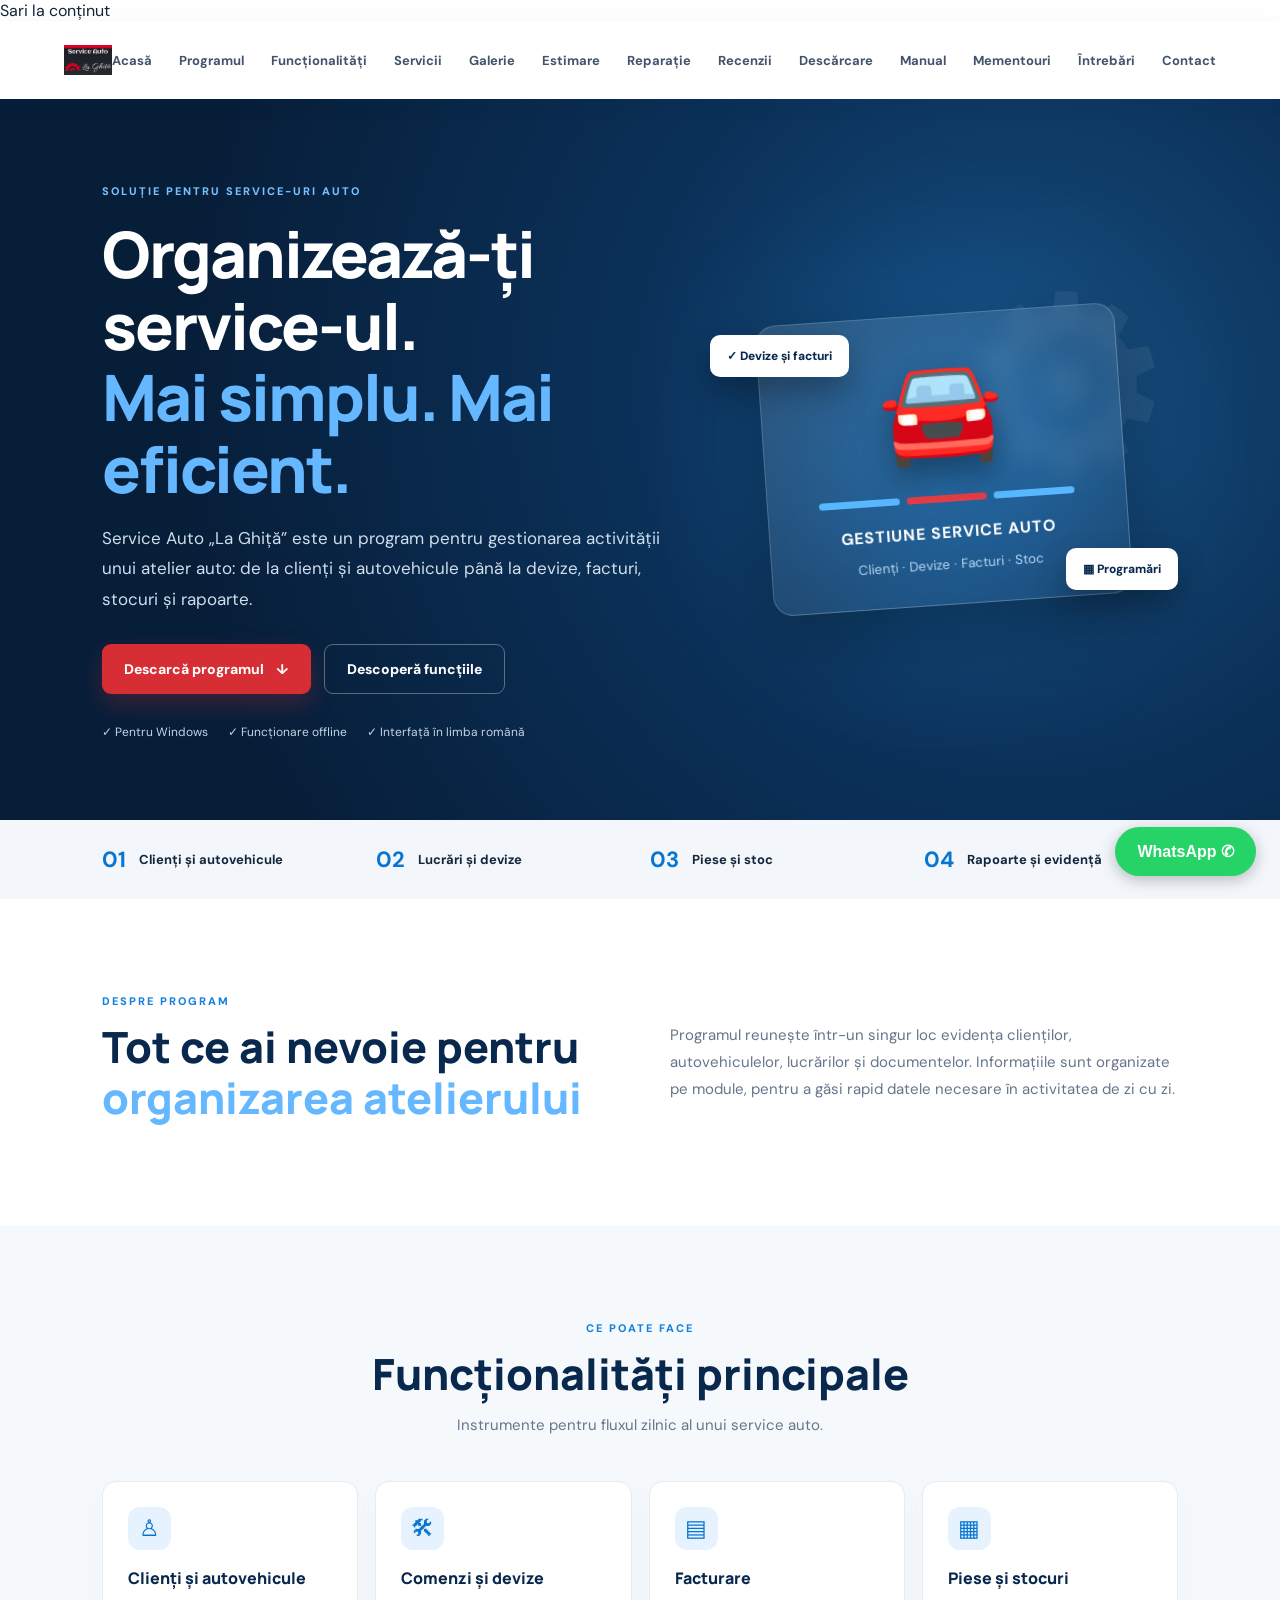
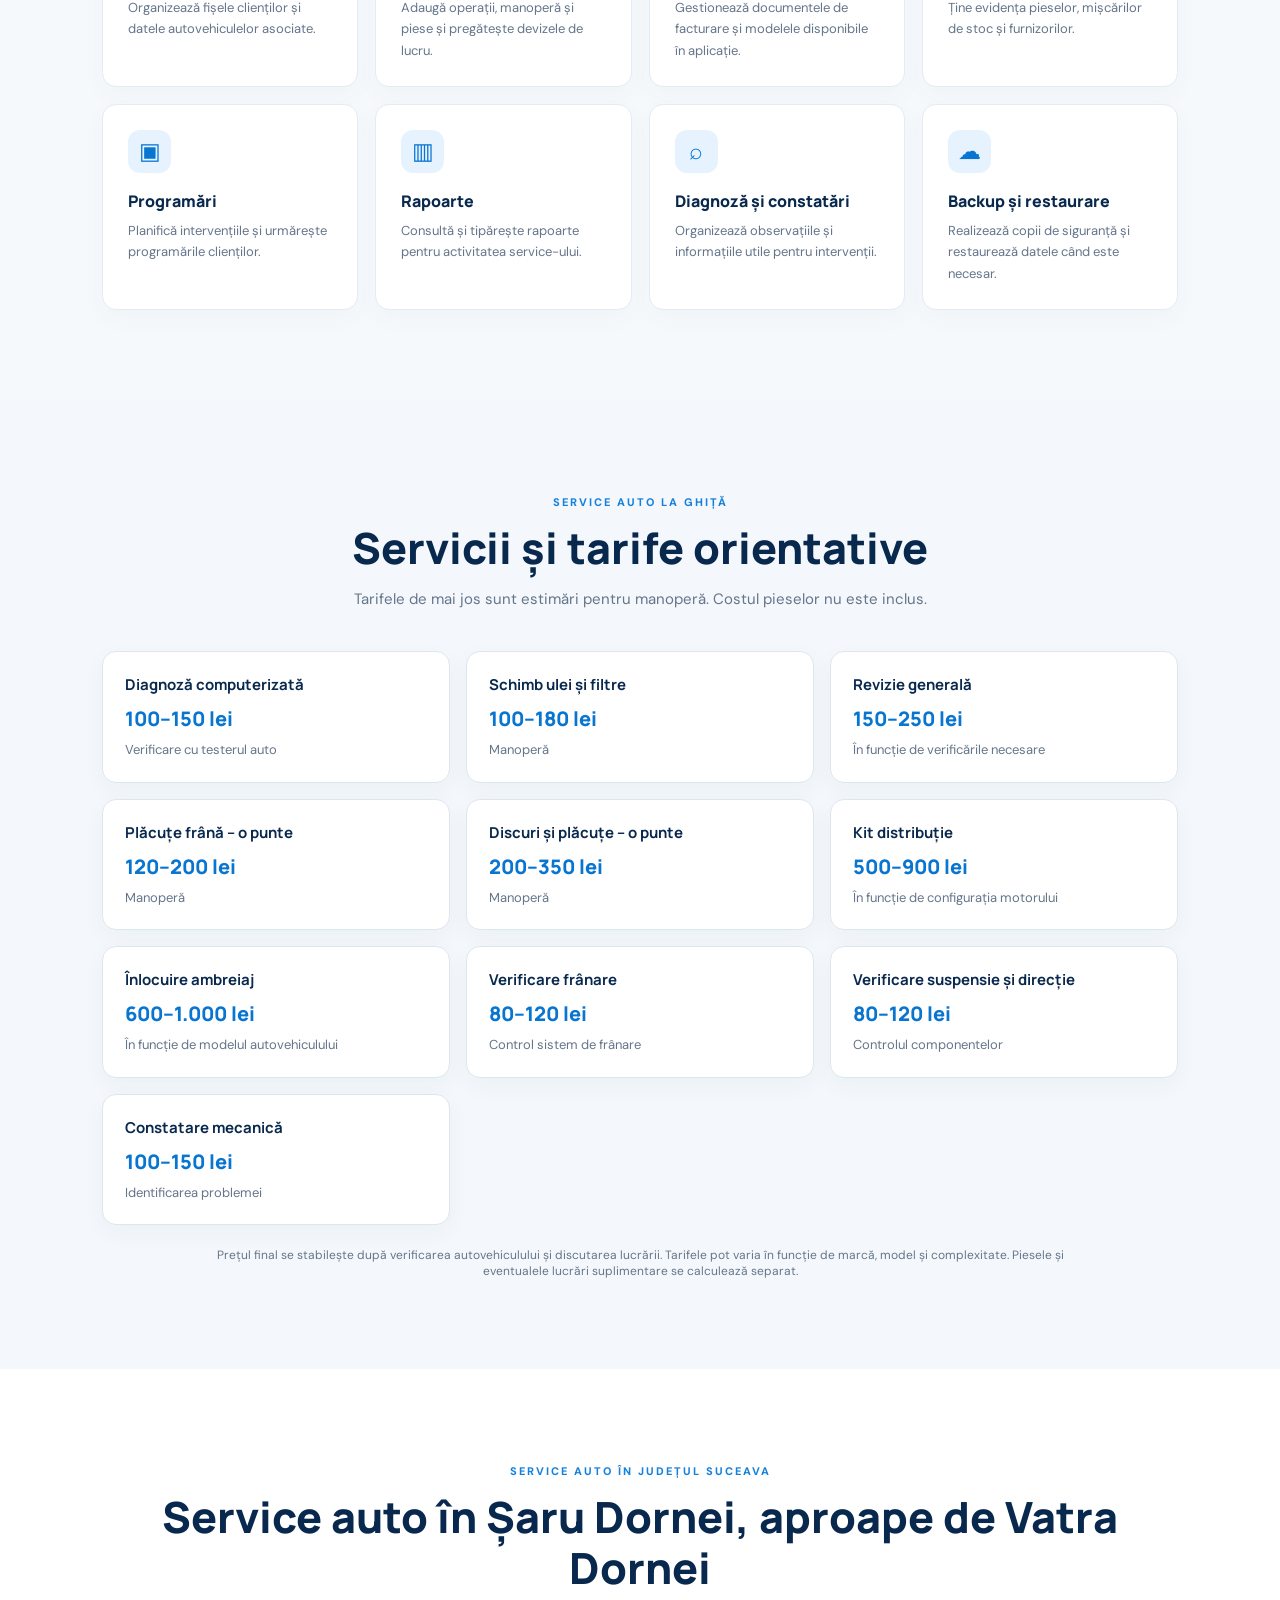
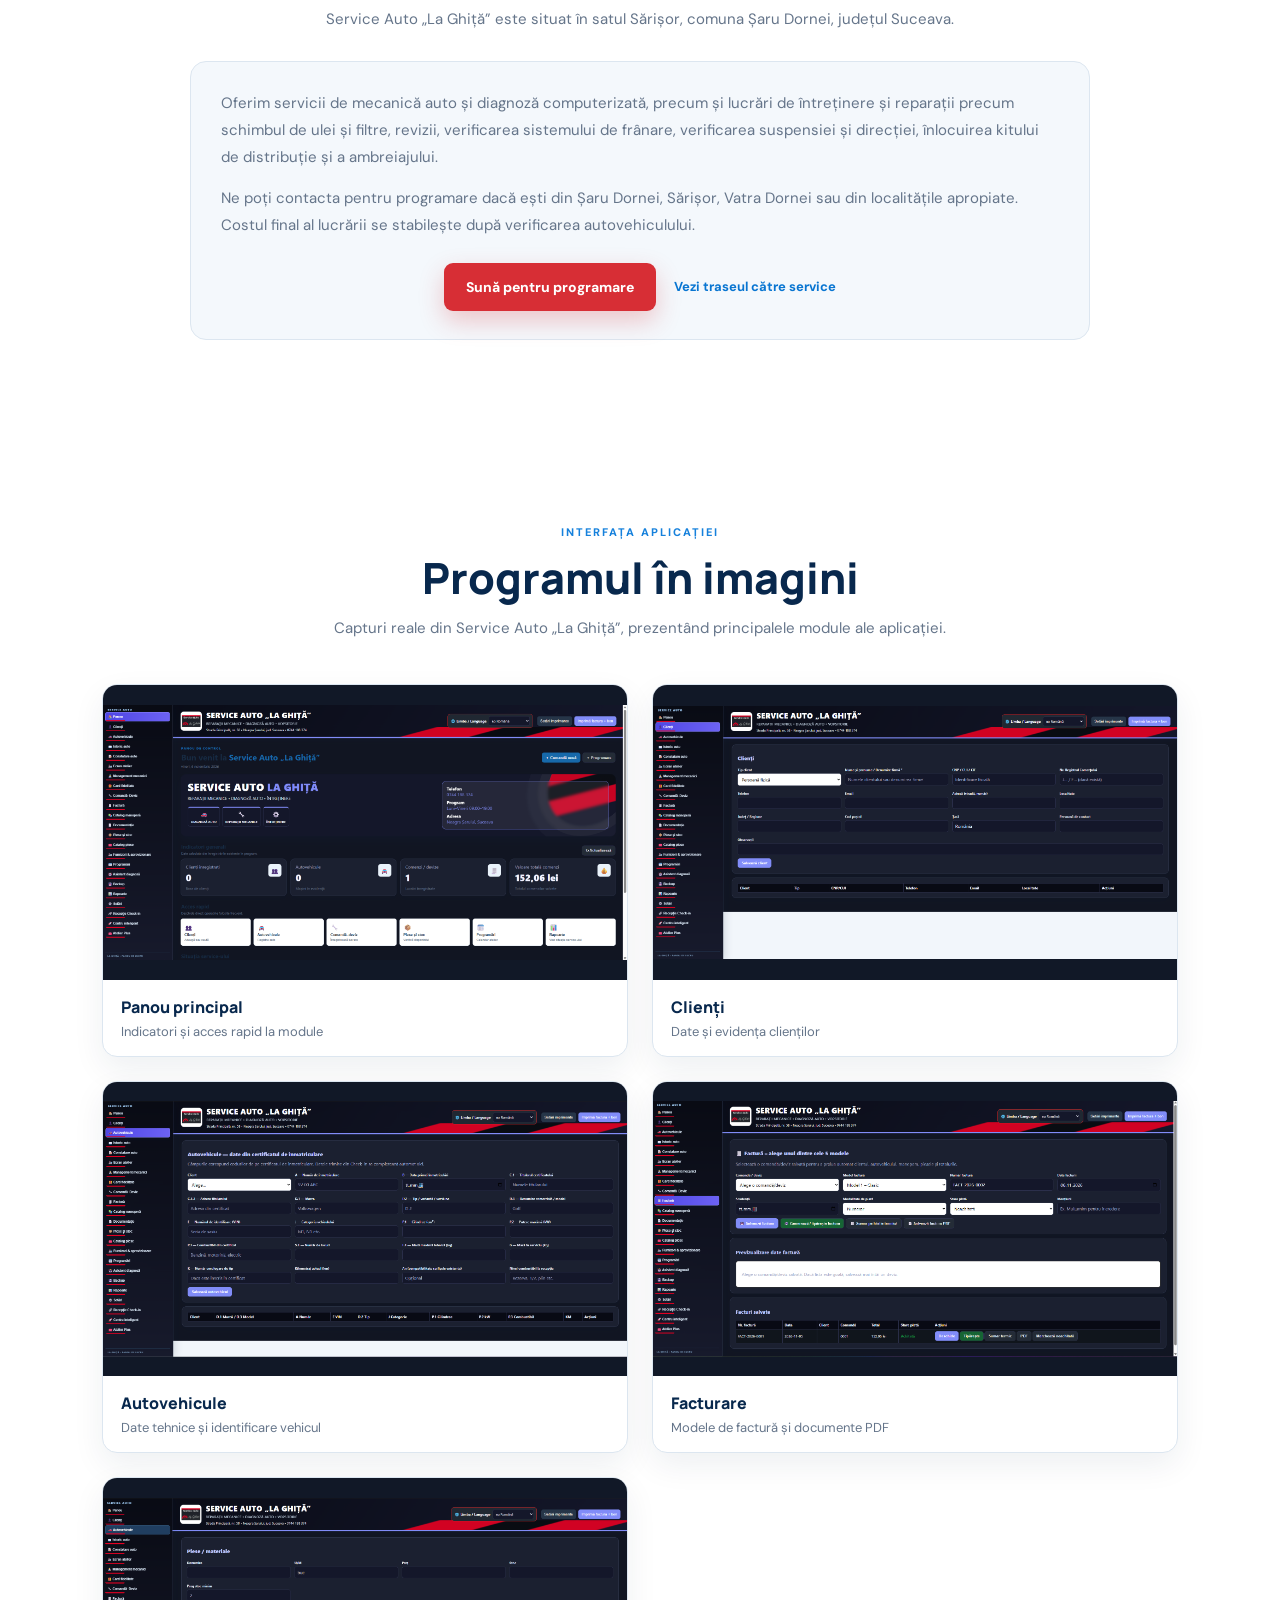
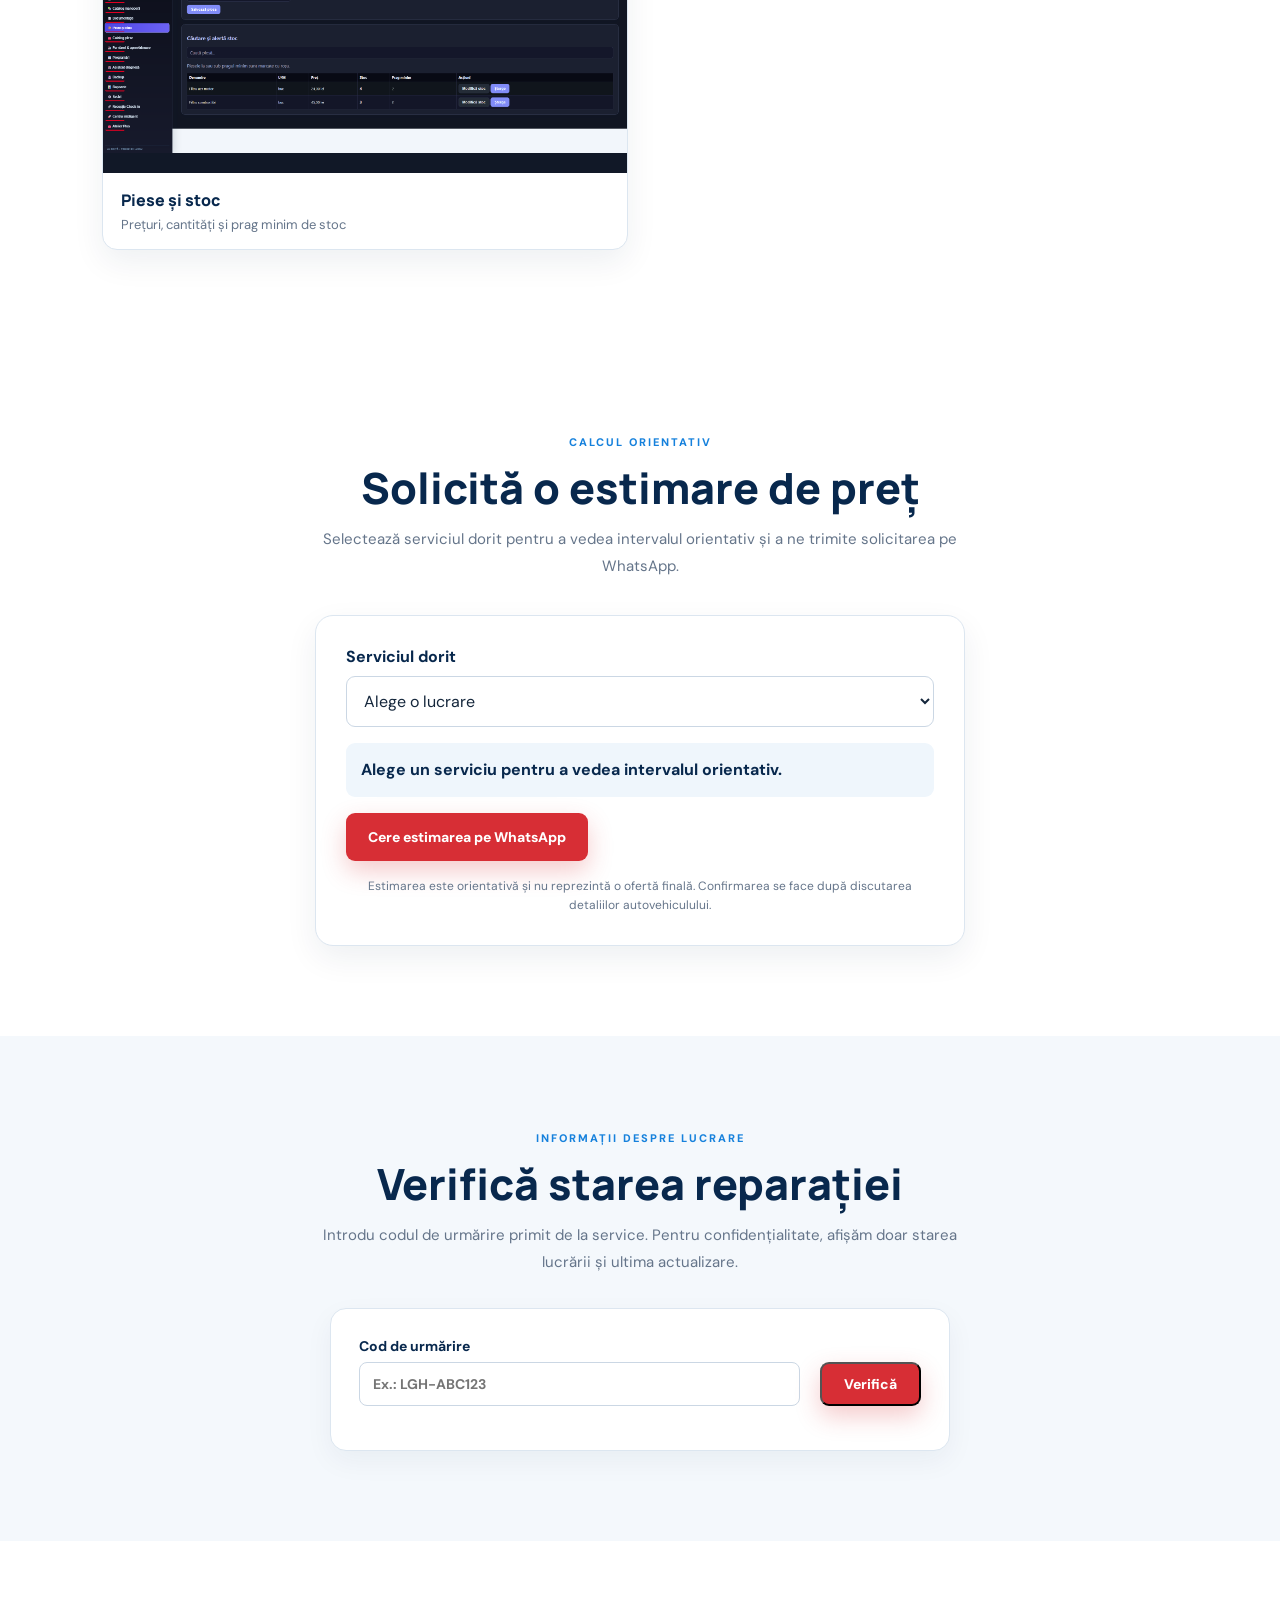
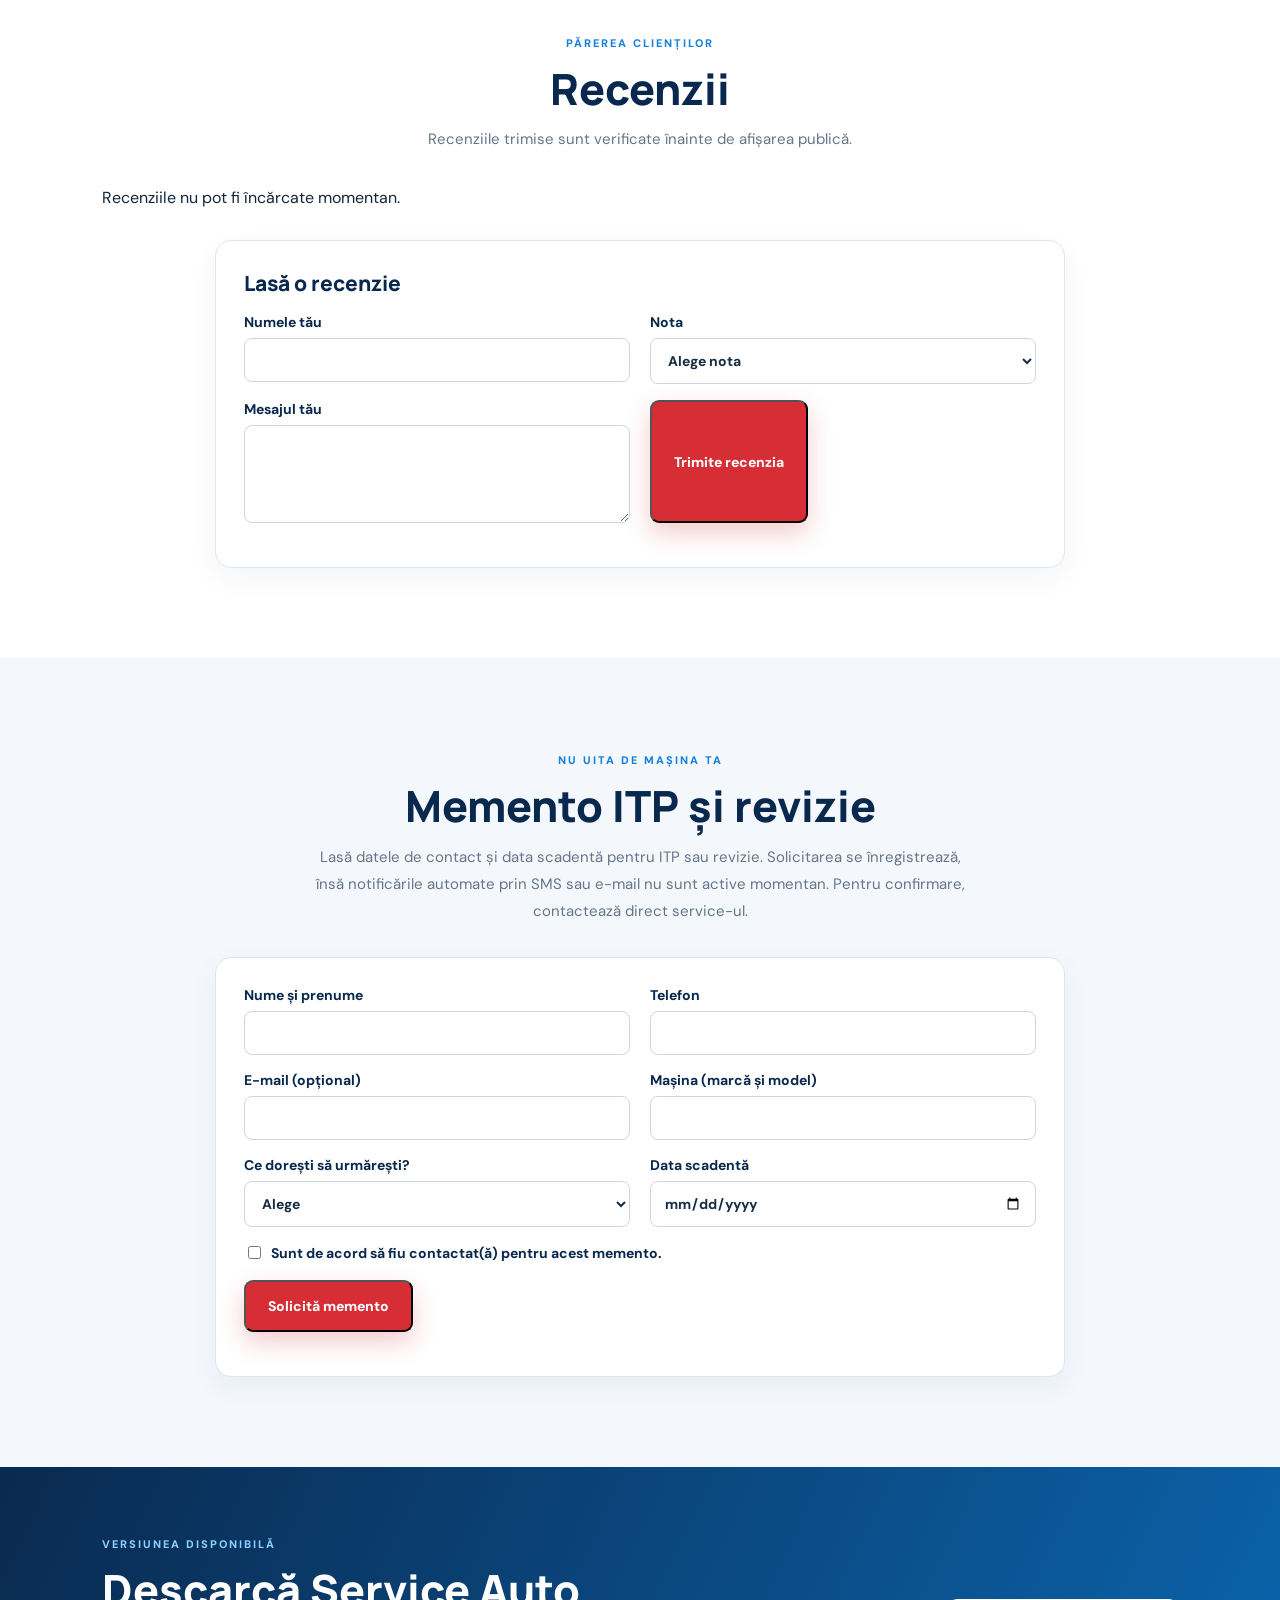
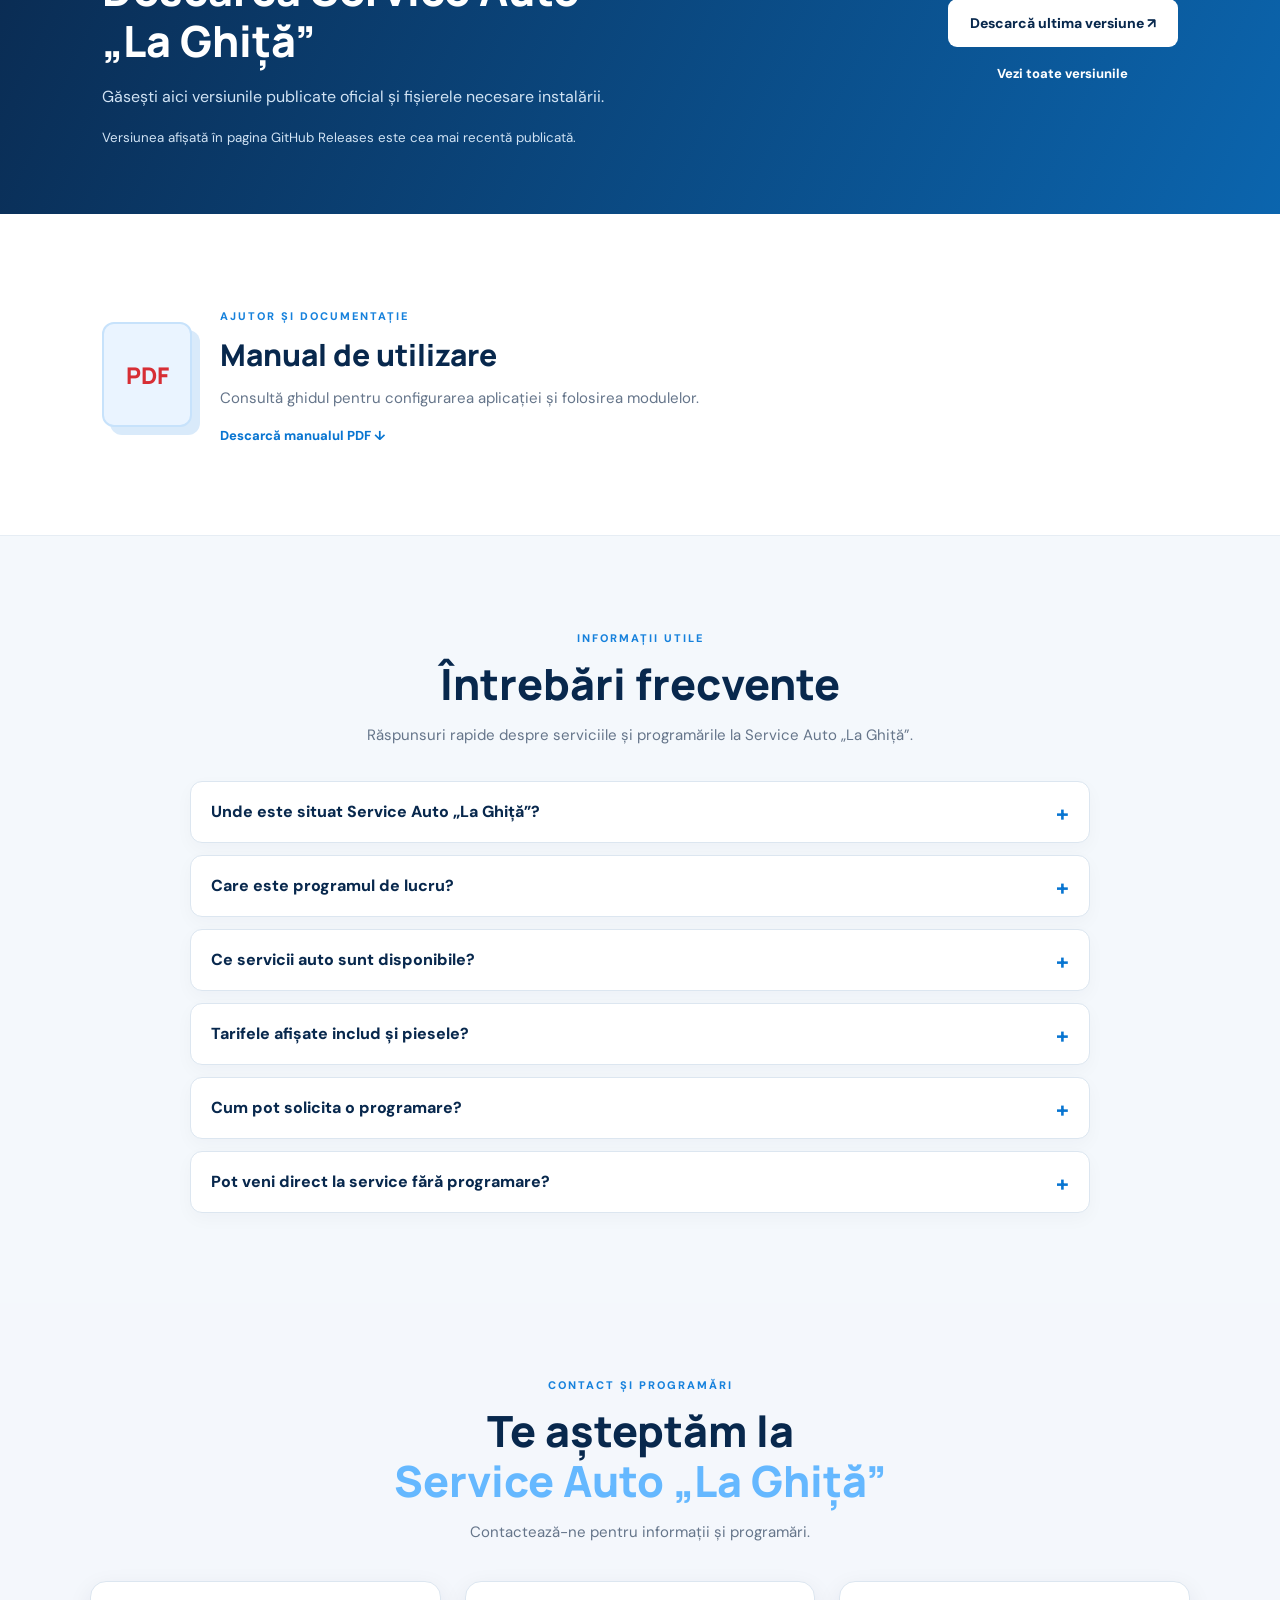
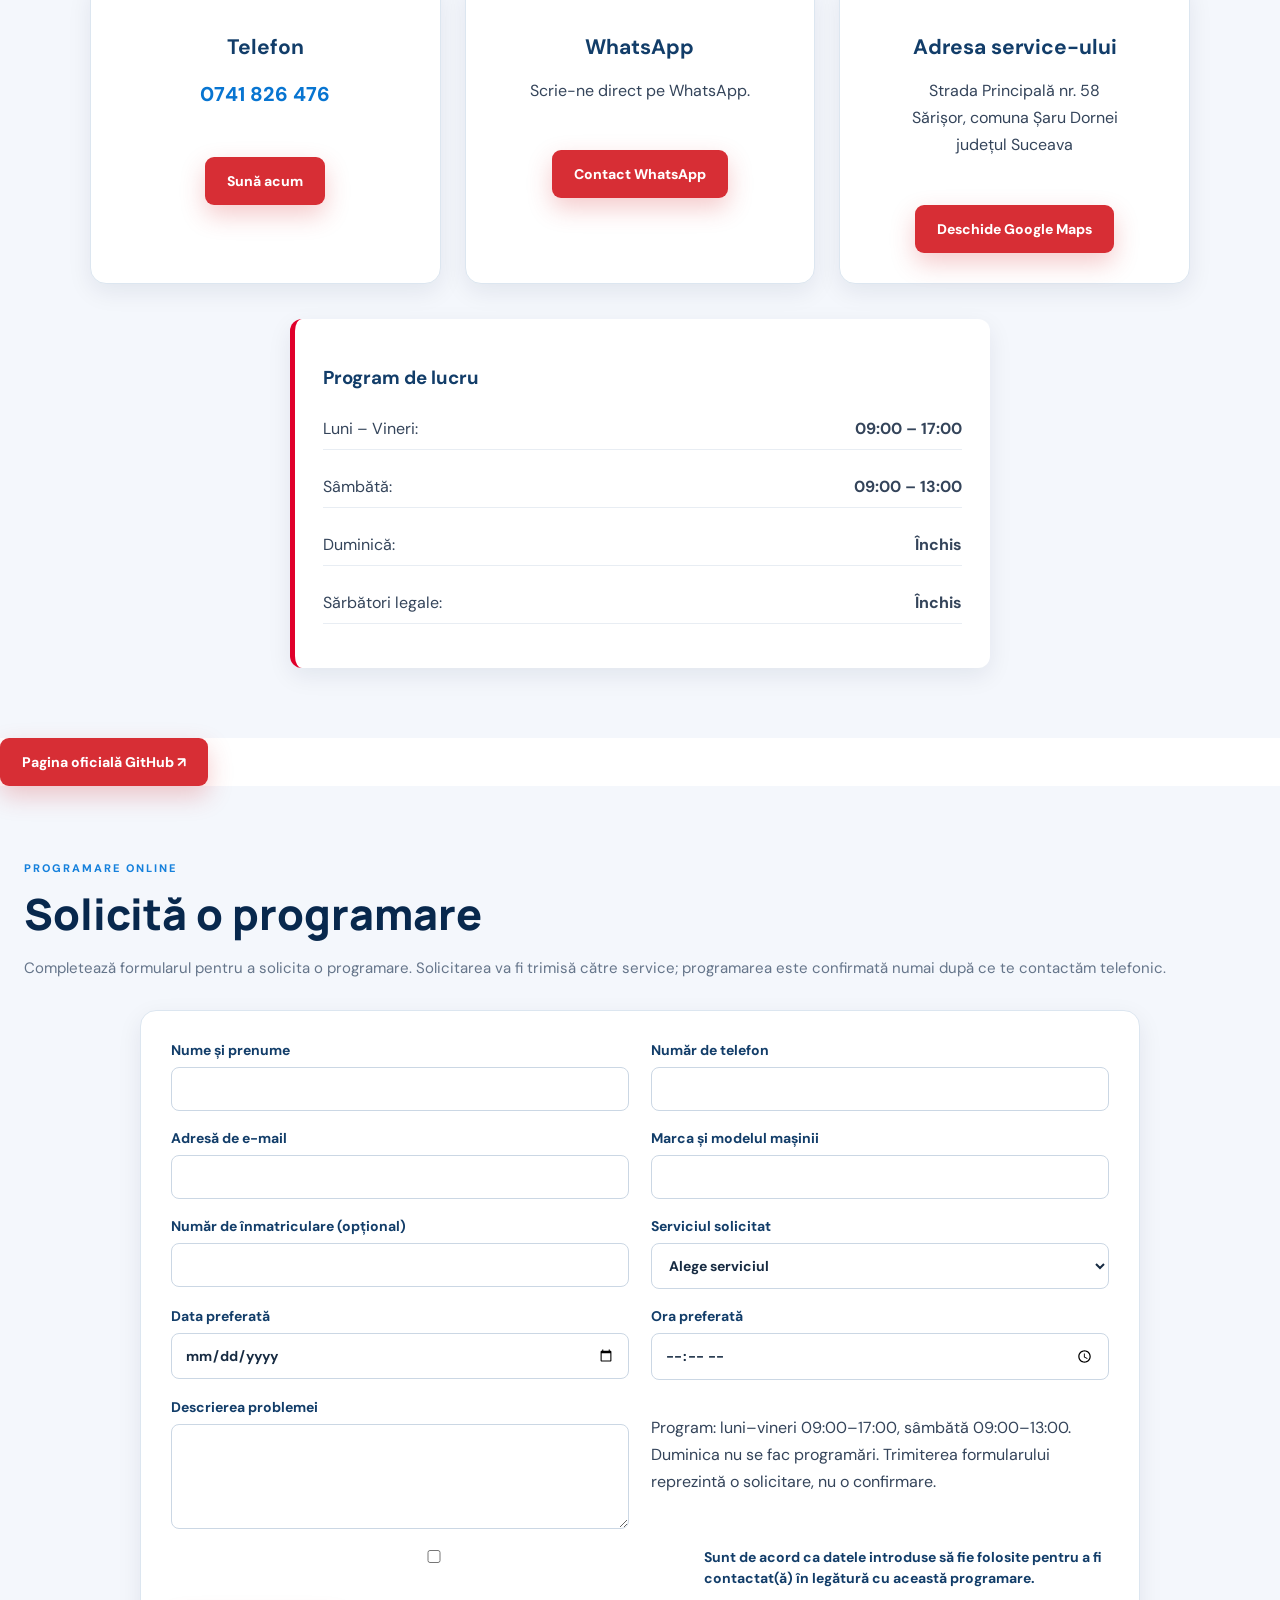
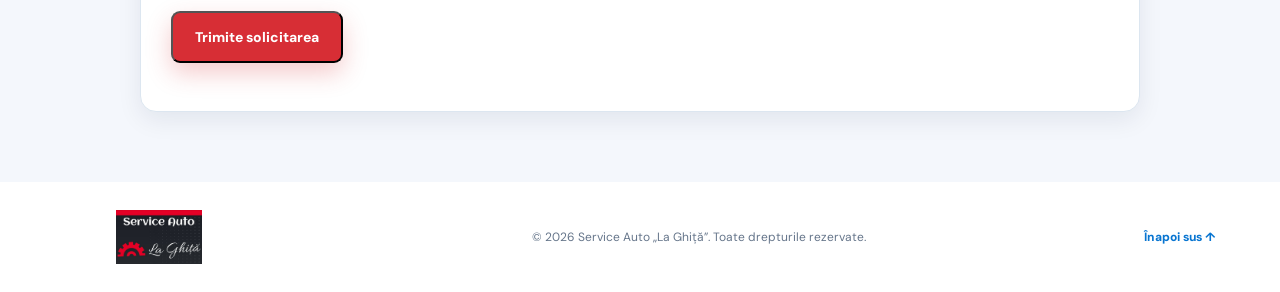
==== index.html @ 9e88c4ec "Add accessible skip link to main content" ====
<!doctype html>
<html lang="ro">
<head>
  <script type="application/ld+json">
{
  "@context": "https://schema.org",
  "@type": "AutoRepair",
  "name": "Service Auto La Ghiță",
  "url": "https://buzilagheorghe111-art.github.io/laghita/",
  "telephone": "+40741826476",
  "image": "https://buzilagheorghe111-art.github.io/laghita/imagine-prezentare.png",
  "hasMap": "https://www.google.com/maps/dir/?api=1&destination=47.251735%2C25.303535",
  "description": "Service auto în Sărișor, Suceava. Reparații mecanice și diagnoză auto.",
  "address": {
    "@type": "PostalAddress",
    "streetAddress": "Strada Principală nr. 58",
    "addressLocality": "Sărișor",
    "addressRegion": "Suceava",
    "addressCountry": "RO"
  },
  "geo": {
    "@type": "GeoCoordinates",
    "latitude": 47.251735,
    "longitude": 25.303535
  },
  "openingHoursSpecification": [
    {
      "@type": "OpeningHoursSpecification",
      "dayOfWeek": ["Monday", "Tuesday", "Wednesday", "Thursday", "Friday"],
      "opens": "09:00",
      "closes": "17:00"
    },
    {
      "@type": "OpeningHoursSpecification",
      "dayOfWeek": "Saturday",
      "opens": "09:00",
      "closes": "13:00"
    }
  ]
}
</script>
  <meta charset="utf-8">
  <link rel="preconnect" href="https://fonts.googleapis.com">
  <link rel="preconnect" href="https://fonts.gstatic.com" crossorigin>
  <link rel="stylesheet" href="https://fonts.googleapis.com/css2?family=DM+Sans:wght@400;500;600;700;800&family=Manrope:wght@400;500;600;700;800&display=swap">
  <meta name="viewport" content="width=device-width, initial-scale=1">
  <meta name="author" content="Service Auto La Ghiță">
  <meta name="robots" content="index, follow">
  <link rel="canonical" href="https://buzilagheorghe111-art.github.io/laghita/">
 <meta name="description" content="Service Auto La Ghiță în Sărișor, Șaru Dornei, Suceava: reparații mecanice, diagnoză auto, distribuție și revizii. Programări: 0741 826 476.">
  <meta property="og:type" content="website">
<meta property="og:locale" content="ro_RO">
<meta property="og:title" content="Service Auto La Ghiță – Mecanică și diagnoză în Șaru Dornei">
<meta property="og:description" content="Reparații mecanice, diagnoză auto, distribuție și revizii în Sărișor, comuna Șaru Dornei. Sună la 0741 826 476.">
<meta property="og:image" content="https://buzilagheorghe111-art.github.io/laghita/imagine-prezentare.png">
<meta property="og:url" content="https://buzilagheorghe111-art.github.io/laghita/">
<meta name="twitter:card" content="summary_large_image">
<meta name="twitter:title" content="Service Auto La Ghiță – Mecanică și diagnoză în Șaru Dornei">
<meta name="twitter:description" content="Reparații mecanice, diagnoză auto, distribuție și revizii în Sărișor, Șaru Dornei. Programări: 0741 826 476.">
  <meta name="theme-color" content="#092b52">
  <title>Service Auto La Ghiță – Mecanică și diagnoză auto | Șaru Dornei</title>
  <link rel="stylesheet" href="style.css">
  <link rel="stylesheet" href="site-upgrade.css">
  <link rel="stylesheet" href="site-features.css">
  <meta name="google-site-verification" content="-CJBc5iOmZ2f6h34P8tMCaKqEFZzWi7xRUZWrVg4diY" />
</head>
<body>
<a class="skip-link" href="#main-content">Sari la conținut</a>
<header class="site-header">
  <a class="brand" href="#acasa" aria-label="Service Auto La Ghiță - Acasă">
    <img class="brand-logo" src="logo-la-ghita.jpg" alt="Service Auto La Ghita" fetchpriority="high" decoding="async"><span class="sr-only">Service Auto La Ghiță</span>
  </a>
  <button class="menu-toggle" type="button" aria-label="Deschide meniul" aria-controls="site-navigation" aria-expanded="false">☰</button>
  <nav class="nav" id="site-navigation">
    <a href="#acasa">Acasă</a><a href="#program">Programul</a><a href="#functii">Funcționalități</a><a href="#servicii">Servicii</a><a href="#galerie">Galerie</a><a href="#estimare">Estimare</a><a href="#urmarire">Reparație</a><a href="#recenzii">Recenzii</a>
    <a href="#descarcare">Descărcare</a><a href="#manual">Manual</a><a href="#mementouri">Mementouri</a><a href="#intrebari">Întrebări</a><a href="#contact">Contact</a>
  </nav>
</header>

<main id="main-content">
<section class="hero" id="acasa">
  <div class="hero-content">
    <span class="eyebrow">SOLUȚIE PENTRU SERVICE-URI AUTO</span>
    <h1>Organizează-ți service-ul.<br><em>Mai simplu. Mai eficient.</em></h1>
    <p>Service Auto „La Ghiță” este un program pentru gestionarea activității unui atelier auto: de la clienți și autovehicule până la devize, facturi, stocuri și rapoarte.</p>
    <div class="hero-actions">
      <a class="btn btn-primary" href="#descarcare">Descarcă programul <span>↓</span></a>
      <a class="btn btn-ghost" href="#functii">Descoperă funcțiile</a>
    </div>
    <div class="hero-meta"><span>✓ Pentru Windows</span><span>✓ Funcționare offline</span><span>✓ Interfață în limba română</span></div>
  </div>
  <div class="hero-art" aria-label="Ilustrație grafică service auto">
    <div class="glow"></div><div class="gear">⚙</div>
    <div class="car-card"><div class="car">🚘</div><div class="screen-lines"><i></i><i></i><i></i></div><b>GESTIUNE SERVICE AUTO</b><small>Clienți · Devize · Facturi · Stoc</small></div>
    <div class="floating-tag tag-one">✓ Devize și facturi</div><div class="floating-tag tag-two">▦ Programări</div>
  </div>
</section>

<section class="trust-strip"><div><b>01</b><span>Clienți și autovehicule</span></div><div><b>02</b><span>Lucrări și devize</span></div><div><b>03</b><span>Piese și stoc</span></div><div><b>04</b><span>Rapoarte și evidență</span></div></section>

<section class="section intro" id="program">
  <div class="section-heading"><span class="eyebrow">DESPRE PROGRAM</span><h2>Tot ce ai nevoie pentru<br><em>organizarea atelierului</em></h2></div>
  <p>Programul reunește într-un singur loc evidența clienților, autovehiculelor, lucrărilor și documentelor. Informațiile sunt organizate pe module, pentru a găsi rapid datele necesare în activitatea de zi cu zi.</p>
</section>

<section class="section features" id="functii">
  <div class="section-heading center"><span class="eyebrow">CE POATE FACE</span><h2>Funcționalități principale</h2><p>Instrumente pentru fluxul zilnic al unui service auto.</p></div>
  <div class="feature-grid">
    <article class="feature"><span>♙</span><h3>Clienți și autovehicule</h3><p>Organizează fișele clienților și datele autovehiculelor asociate.</p></article>
    <article class="feature"><span>🛠</span><h3>Comenzi și devize</h3><p>Adaugă operații, manoperă și piese și pregătește devizele de lucru.</p></article>
    <article class="feature"><span>▤</span><h3>Facturare</h3><p>Gestionează documentele de facturare și modelele disponibile în aplicație.</p></article>
    <article class="feature"><span>▦</span><h3>Piese și stocuri</h3><p>Ține evidența pieselor, mișcărilor de stoc și furnizorilor.</p></article>
    <article class="feature"><span>▣</span><h3>Programări</h3><p>Planifică intervențiile și urmărește programările clienților.</p></article>
    <article class="feature"><span>▥</span><h3>Rapoarte</h3><p>Consultă și tipărește rapoarte pentru activitatea service-ului.</p></article>
    <article class="feature"><span>⌕</span><h3>Diagnoză și constatări</h3><p>Organizează observațiile și informațiile utile pentru intervenții.</p></article>
    <article class="feature"><span>☁</span><h3>Backup și restaurare</h3><p>Realizează copii de siguranță și restaurează datele când este necesar.</p></article>
  </div>
</section>

<section class="section services" id="servicii">
  <div class="section-heading center">
    <span class="eyebrow">SERVICE AUTO LA GHIȚĂ</span>
    <h2>Servicii și tarife orientative</h2>
    <p>Tarifele de mai jos sunt estimări pentru manoperă. Costul pieselor nu este inclus.</p>
  </div>
  <div class="price-grid" aria-label="Lista serviciilor și tarifelor orientative">
    <article><h3>Diagnoză computerizată</h3><b>100–150 lei</b><span>Verificare cu testerul auto</span></article>
    <article><h3>Schimb ulei și filtre</h3><b>100–180 lei</b><span>Manoperă</span></article>
    <article><h3>Revizie generală</h3><b>150–250 lei</b><span>În funcție de verificările necesare</span></article>
    <article><h3>Plăcuțe frână – o punte</h3><b>120–200 lei</b><span>Manoperă</span></article>
    <article><h3>Discuri și plăcuțe – o punte</h3><b>200–350 lei</b><span>Manoperă</span></article>
    <article><h3>Kit distribuție</h3><b>500–900 lei</b><span>În funcție de configurația motorului</span></article>
    <article><h3>Înlocuire ambreiaj</h3><b>600–1.000 lei</b><span>În funcție de modelul autovehiculului</span></article>
    <article><h3>Verificare frânare</h3><b>80–120 lei</b><span>Control sistem de frânare</span></article>
    <article><h3>Verificare suspensie și direcție</h3><b>80–120 lei</b><span>Controlul componentelor</span></article>
    <article><h3>Constatare mecanică</h3><b>100–150 lei</b><span>Identificarea problemei</span></article>
  </div>
  <p class="price-note">Prețul final se stabilește după verificarea autovehiculului și discutarea lucrării. Tarifele pot varia în funcție de marcă, model și complexitate. Piesele și eventualele lucrări suplimentare se calculează separat.</p>
</section>

<section class="section local-seo" id="service-local">
  <div class="section-heading center">
    <span class="eyebrow">SERVICE AUTO ÎN JUDEȚUL SUCEAVA</span>
    <h2>Service auto în Șaru Dornei, aproape de Vatra Dornei</h2>
    <p>Service Auto „La Ghiță” este situat în satul Sărișor, comuna Șaru Dornei, județul Suceava.</p>
  </div>
  <div class="local-seo-content">
    <p>Oferim servicii de mecanică auto și diagnoză computerizată, precum și lucrări de întreținere și reparații precum schimbul de ulei și filtre, revizii, verificarea sistemului de frânare, verificarea suspensiei și direcției, înlocuirea kitului de distribuție și a ambreiajului.</p>
    <p>Ne poți contacta pentru programare dacă ești din Șaru Dornei, Sărișor, Vatra Dornei sau din localitățile apropiate. Costul final al lucrării se stabilește după verificarea autovehiculului.</p>
    <div class="local-seo-actions">
      <a class="btn btn-primary" href="tel:+40741826476">Sună pentru programare</a>
      <a class="text-link" href="https://www.google.com/maps/dir/?api=1&destination=47.251735%2C25.303535" target="_blank" rel="noopener">Vezi traseul către service</a>
    </div>
  </div>
</section>

<section class="section gallery" id="galerie">
  <div class="section-heading center"><span class="eyebrow">INTERFAȚA APLICAȚIEI</span><h2>Programul în imagini</h2><p>Capturi reale din Service Auto „La Ghiță”, prezentând principalele module ale aplicației.</p></div>
  <div class="gallery-grid">
    <figure class="gallery-card"><a href="panou-principal.png" target="_blank" rel="noopener"><img src="panou-principal.png" alt="Panoul principal Service Auto La Ghiță" loading="lazy" decoding="async"></a><figcaption><b>Panou principal</b><span>Indicatori și acces rapid la module</span></figcaption></figure>
    <figure class="gallery-card"><a href="clienti.png" target="_blank" rel="noopener"><img src="clienti.png" alt="Gestionarea clienților" loading="lazy" decoding="async"></a><figcaption><b>Clienți</b><span>Date și evidența clienților</span></figcaption></figure>
    <figure class="gallery-card"><a href="autovehicule.png" target="_blank" rel="noopener"><img src="autovehicule.png" alt="Gestionarea autovehiculelor" loading="lazy" decoding="async"></a><figcaption><b>Autovehicule</b><span>Date tehnice și identificare vehicul</span></figcaption></figure>
    <figure class="gallery-card"><a href="facturare.png" target="_blank" rel="noopener"><img src="facturare.png" alt="Modulul de facturare" loading="lazy" decoding="async"></a><figcaption><b>Facturare</b><span>Modele de factură și documente PDF</span></figcaption></figure>
    <figure class="gallery-card"><a href="piese-stoc.png" target="_blank" rel="noopener"><img src="piese-stoc.png" alt="Gestionarea pieselor și stocurilor" loading="lazy" decoding="async"></a><figcaption><b>Piese și stoc</b><span>Prețuri, cantități și prag minim de stoc</span></figcaption></figure>
  </div>
</section>

<section class="section estimate" id="estimare">
  <div class="section-heading center">
    <span class="eyebrow">CALCUL ORIENTATIV</span>
    <h2>Solicită o estimare de preț</h2>
    <p>Selectează serviciul dorit pentru a vedea intervalul orientativ și a ne trimite solicitarea pe WhatsApp.</p>
  </div>
  <div class="estimate-box">
    <label for="estimate-service">Serviciul dorit</label>
    <select id="estimate-service">
      <option value="">Alege o lucrare</option>
      <option value="100-150">Diagnoză computerizată</option>
      <option value="100-180">Schimb ulei și filtre – manoperă</option>
      <option value="150-250">Revizie generală</option>
      <option value="120-200">Plăcuțe frână – o punte</option>
      <option value="200-350">Discuri și plăcuțe – o punte</option>
      <option value="500-900">Kit distribuție</option>
      <option value="600-1000">Înlocuire ambreiaj</option>
      <option value="80-120">Verificare frânare</option>
      <option value="80-120">Verificare suspensie și direcție</option>
      <option value="100-150">Constatare mecanică</option>
    </select>
    <p id="estimate-result" aria-live="polite">Alege un serviciu pentru a vedea intervalul orientativ.</p>
    <a class="btn btn-primary" id="estimate-whatsapp" href="https://wa.me/40741826476?text=Bun%C4%83%20ziua!%20Doresc%20o%20estimare%20de%20pre%C8%9B." target="_blank" rel="noopener">Cere estimarea pe WhatsApp</a>
    <p class="price-note">Estimarea este orientativă și nu reprezintă o ofertă finală. Confirmarea se face după discutarea detaliilor autovehiculului.</p>
  </div>
</section>


<section class="section tracking-section" id="urmarire">
 <div class="section-heading center"><span class="eyebrow">INFORMAȚII DESPRE LUCRARE</span><h2>Verifică starea reparației</h2><p>Introdu codul de urmărire primit de la service. Pentru confidențialitate, afișăm doar starea lucrării și ultima actualizare.</p></div>
 <form id="repair-lookup-form" method="post" class="site-form compact-form"><label>Cod de urmărire<input name="code" required minlength="5" maxlength="40" autocomplete="off" placeholder="Ex.: LGH-ABC123"></label><button class="btn btn-primary" type="submit">Verifică</button><p id="repair-lookup-result" class="form-result" role="status" aria-live="polite"></p></form>
</section>
<section class="section reviews-section" id="recenzii">
 <div class="section-heading center"><span class="eyebrow">PĂREREA CLIENȚILOR</span><h2>Recenzii</h2><p>Recenziile trimise sunt verificate înainte de afișarea publică.</p></div>
 <div id="reviews-list" class="reviews-grid"><p class="muted">Se încarcă recenziile...</p></div>
 <form id="review-form" method="post" class="site-form"><h3>Lasă o recenzie</h3><label>Numele tău<input name="name" required minlength="2" maxlength="80"></label><label>Nota<select name="rating" required><option value="">Alege nota</option><option value="5">★★★★★ – Excelent</option><option value="4">★★★★ – Foarte bine</option><option value="3">★★★ – Bine</option><option value="2">★★ – Acceptabil</option><option value="1">★ – Nemulțumit</option></select></label><label>Mesajul tău<textarea name="review" rows="4" required minlength="10" maxlength="1200"></textarea></label><button class="btn btn-primary" type="submit">Trimite recenzia</button><p id="review-result" class="form-result" role="status" aria-live="polite"></p></form>
</section>
<section class="section reminders-section" id="mementouri">
 <div class="section-heading center"><span class="eyebrow">NU UITA DE MAȘINA TA</span><h2>Memento ITP și revizie</h2><p>Lasă datele de contact și data scadentă pentru ITP sau revizie. Solicitarea se înregistrează, însă notificările automate prin SMS sau e-mail nu sunt active momentan. Pentru confirmare, contactează direct service-ul.</p></div>
 <form id="reminder-form" method="post" class="site-form"><label>Nume și prenume<input name="name" required minlength="2" maxlength="100"></label><label>Telefon<input name="phone" type="tel" required minlength="6" maxlength="30"></label><label>E-mail (opțional)<input name="email" type="email"></label><label>Mașina (marcă și model)<input name="vehicle" required minlength="2" maxlength="100"></label><label>Ce dorești să urmărești?<select name="type" required><option value="">Alege</option><option value="ITP">ITP</option><option value="Revizie">Revizie</option><option value="Ambele">ITP și revizie</option></select></label><label>Data scadentă<input name="due_date" type="date" required></label><label class="consent-label"><input type="checkbox" name="consent" required> Sunt de acord să fiu contactat(ă) pentru acest memento.</label><button class="btn btn-primary" type="submit">Solicită memento</button><p id="reminder-result" class="form-result" role="status" aria-live="polite"></p></form>
</section>

<section class="download-band" id="descarcare">
  <div><span class="eyebrow">VERSIUNEA DISPONIBILĂ</span><h2>Descarcă Service Auto<br>„La Ghiță”</h2><p>Găsești aici versiunile publicate oficial și fișierele necesare instalării.</p><small>Versiunea afișată în pagina GitHub Releases este cea mai recentă publicată.</small></div>
  <div class="download-actions">
    <a class="btn btn-light" href="https://github.com/buzilagheorghe111-art/service-auto-la-ghita-releases/releases/latest" target="_blank" rel="noopener">Descarcă ultima versiune ↗</a>
    <a class="text-link" href="https://github.com/buzilagheorghe111-art/service-auto-la-ghita-releases/releases" target="_blank" rel="noopener">Vezi toate versiunile</a>
  </div>
</section>

<section class="section manual" id="manual">
  <div class="manual-icon">PDF</div><div><span class="eyebrow">AJUTOR ȘI DOCUMENTAȚIE</span><h2>Manual de utilizare</h2><p>Consultă ghidul pentru configurarea aplicației și folosirea modulelor.</p><a class="text-link" href="manual-utilizare-service-auto-la-ghita-v1.9.153.pdf" target="_blank" rel="noopener">Descarcă manualul PDF ↓</a></div>
</section>


<section class="section faq-section" id="intrebari">
  <div class="section-heading center">
    <span class="eyebrow">INFORMAȚII UTILE</span>
    <h2>Întrebări frecvente</h2>
    <p>Răspunsuri rapide despre serviciile și programările la Service Auto „La Ghiță”.</p>
  </div>
  <div class="faq-list">
    <details><summary>Unde este situat Service Auto „La Ghiță”?</summary><p>Atelierul se află pe Strada Principală nr. 58, în satul Sărișor, comuna Șaru Dornei, județul Suceava. Poți deschide traseul folosind butonul Google Maps din secțiunea Contact.</p></details>
    <details><summary>Care este programul de lucru?</summary><p>De luni până vineri: 09:00–17:00. Sâmbătă: 09:00–13:00. Duminică: închis. În zilele de sărbătoare legală, service-ul este închis.</p></details>
    <details><summary>Ce servicii auto sunt disponibile?</summary><p>Oferim diagnoză computerizată, schimb de ulei și filtre, revizii, lucrări la distribuție și ambreiaj, verificări ale sistemului de frânare, suspensiei și direcției, precum și constatări mecanice.</p></details>
    <details><summary>Tarifele afișate includ și piesele?</summary><p>Nu. Tarifele afișate pe site sunt estimări pentru manoperă. Piesele și eventualele lucrări suplimentare se calculează separat. Prețul final se stabilește după verificarea autovehiculului.</p></details>
    <details><summary>Cum pot solicita o programare?</summary><p>Poți suna la 0741 826 476, ne poți scrie pe WhatsApp sau poți completa formularul de programare online. Trimiterea formularului reprezintă o solicitare; programarea este confirmată numai după ce te contactăm telefonic.</p></details>
    <details><summary>Pot veni direct la service fără programare?</summary><p>Pentru a verifica disponibilitatea și a evita așteptarea, recomandăm să ne contactezi telefonic înainte de deplasare.</p></details>
  </div>
</section>

<section class="contact" id="contact">
  <div class="section-heading center">
    <span class="eyebrow">CONTACT ȘI PROGRAMĂRI</span>
    <h2>Te așteptăm la<br><em>Service Auto „La Ghiță”</em></h2>
    <p>Contactează-ne pentru informații și programări.</p>
  </div>

  <div class="contact-grid">
    <div class="contact-card">
      <h3>Telefon</h3>
      <p><a class="contact-detail-link" href="tel:+40741826476" aria-label="Sună la 0741 826 476">0741 826 476</a></p>
      <a class="btn btn-primary"
         href="tel:+40741826476">Sună acum</a>
    </div>

    <div class="contact-card">
      <h3>WhatsApp</h3>
      <p>Scrie-ne direct pe WhatsApp.</p>
      <a class="btn btn-primary"
         href="https://wa.me/40741826476?text=Bun%C4%83%20ziua!%20Doresc%20informa%C8%9Bii%20despre%20Service%20Auto%20La%20Ghi%C8%9Ba."
         target="_blank" rel="noopener">Contact WhatsApp</a>
    </div>

    <div class="contact-card">
      <h3>Adresa service-ului</h3>
      <p>Strada Principală nr. 58<br>
      Sărișor, comuna Șaru Dornei<br>
      județul Suceava</p>
      <a class="btn btn-primary"
         href="https://www.google.com/maps/dir/?api=1&destination=47.251735%2C25.303535"
         target="_blank" rel="noopener">Deschide Google Maps</a>
    </div>
  </div>

  <div class="contact-hours">
    <h3>Program de lucru</h3>
    <p>Luni – Vineri: <strong>09:00 – 17:00</strong></p>
    <p>Sâmbătă: <strong>09:00 – 13:00</strong></p>
    <p>Duminică: <strong>Închis</strong></p>
    <p>Sărbători legale: <strong>Închis</strong></p>
  </div>
</section>
 <div class="github-link-wrap"><a class="btn btn-primary" href="https://github.com/buzilagheorghe111-art/service-auto-la-ghita-releases" target="_blank" rel="noopener">Pagina oficială GitHub ↗</a></div>
  
<section class="contact" id="programare">
  <div class="section-heading">
    <span class="eyebrow">PROGRAMARE ONLINE</span>
    <h2>Solicită o programare</h2>
    <p>Completează formularul pentru a solicita o programare. Solicitarea va fi trimisă către service; programarea este confirmată numai după ce te contactăm telefonic.</p>
  </div>

<form id="booking-form" class="contact-card" action="https://api.staticforms.dev/submit" method="POST">
    <input type="hidden" name="apiKey" value="sf_edbee66930e5fb84fe675a52">
    <input type="hidden" name="subject" value="Solicitare nouă de programare – Service Auto La Ghiță">
    <div aria-hidden="true" style="position:absolute;left:-10000px;width:1px;height:1px;overflow:hidden;">
      <label>Nu completa acest câmp<input type="text" name="honeypot" tabindex="-1" autocomplete="off"></label>
    </div>
    <label>Nume și prenume
      <input type="text" name="nume" required>
    </label>

    <label>Număr de telefon
      <input type="tel" name="telefon" required>
    </label>

    <label>Adresă de e-mail
      <input type="email" name="email" autocomplete="email" required>
    </label>

    <label>Marca și modelul mașinii
      <input type="text" name="masina" required>
    </label>

    <label>Număr de înmatriculare (opțional)
      <input type="text" name="numar">
    </label>

    <label>Serviciul solicitat
      <select name="serviciu" required>
        <option value="">Alege serviciul</option>
        <option>Revizie</option>
        <option>Reparații mecanice</option>
        <option>Diagnoză auto</option>
        <option>Distribuție</option>
        <option>Alte servicii</option>
      </select>
    </label>

    <label>Data preferată
      <input type="date" name="data" required>
    </label>

    <label>Ora preferată
      <input type="time" name="ora" min="09:00" max="17:00" required aria-describedby="booking-hours-help">
    </label>

    <label>Descrierea problemei
      <textarea name="descriere" rows="4" maxlength="1000"></textarea>
    </label>
    <p id="booking-hours-help" class="form-help">Program: luni–vineri 09:00–17:00, sâmbătă 09:00–13:00. Duminica nu se fac programări. Trimiterea formularului reprezintă o solicitare, nu o confirmare.</p>
    <label class="consent-label"><input type="checkbox" name="privacy_consent" required> Sunt de acord ca datele introduse să fie folosite pentru a fi contactat(ă) în legătură cu această programare.</label>

    <button type="submit" class="btn btn-primary">
      Trimite solicitarea
    </button>
    <p id="booking-status" role="status" aria-live="polite"></p>
  </form>
</section>

</main>
<footer><a class="brand footer-brand" href="#acasa"><img class="brand-logo" src="assets/logo-la-ghita.jpg" alt="Service Auto La Ghiță" loading="lazy" decoding="async"><span class="sr-only">Service Auto La Ghiță</span></a><p>© <span id="year"></span> Service Auto „La Ghiță”. Toate drepturile rezervate.</p><a href="#acasa">Înapoi sus ↑</a></footer>
<script src="site-navigation-20261107.js"></script>
<script src="site-upgrade-20261107.js"></script>
<script src="site-supabase-features-20261107.js"></script>
<script src="booking-database-20261107.js"></script>
  <a href="https://wa.me/40741826476?text=Bună!%20Doresc%20informații%20despre%20serviciile%20Service%20Auto%20La%20Ghiță."
   target="_blank"
   rel="noopener"
   aria-label="Contact WhatsApp"
   style="position:fixed;right:24px;bottom:24px;z-index:9999;background:#25D366;color:white;padding:15px 22px;border-radius:35px;text-decoration:none;font-weight:bold;font-family:Arial,sans-serif;box-shadow:0 4px 15px rgba(0,0,0,.25);">
   WhatsApp ✆
</a>
</body></html>
---- style.css ----
:root{--navy:#08284d;--blue:#0875d1;--red:#d72e35;--ink:#14263b;--muted:#65758a;--pale:#eff6fc;--white:#fff}
*{box-sizing:border-box}html{scroll-behavior:smooth}body{margin:0;font-family:'DM Sans',Arial,sans-serif;color:var(--ink);background:#fff}a{text-decoration:none;color:inherit}.site-header{height:78px;padding:0 max(5vw,24px);display:flex;align-items:center;justify-content:space-between;background:#fff;position:sticky;top:0;z-index:10;box-shadow:0 4px 24px #0b2a4b0c}.brand{display:flex;align-items:center;gap:10px;font-family:Manrope,sans-serif;font-weight:800;color:var(--navy);letter-spacing:.2px}.brand b{color:var(--red)}.brand-mark{width:38px;height:38px;border-radius:12px;background:linear-gradient(135deg,var(--blue),var(--navy));color:white;display:grid;place-items:center;font-size:25px}.nav{display:flex;gap:27px;font-size:13px;font-weight:700;color:#43546a}.nav a:hover,.text-link:hover{color:var(--red)}.menu-toggle{display:none;border:0;background:var(--pale);border-radius:8px;padding:9px 12px;font-size:20px}.hero{min-height:590px;padding:80px max(8vw,30px);background:radial-gradient(circle at 80% 40%,#164d7d 0,#0b3159 35%,#071e39 76%);color:white;display:grid;grid-template-columns:1.1fr .9fr;align-items:center;gap:35px;overflow:hidden}.hero-content{max-width:650px}.eyebrow{font-size:11px;letter-spacing:2px;font-weight:800;color:#1681dc}.hero .eyebrow{color:#77c1ff}.hero h1{font:800 clamp(38px,5vw,64px)/1.12 Manrope,sans-serif;letter-spacing:-2px;margin:18px 0}.hero h1 em,.section-heading h2 em{font-style:normal;color:#65b8ff}.hero p{font-size:17px;line-height:1.8;color:#d0deed;max-width:610px}.hero-actions{display:flex;gap:13px;flex-wrap:wrap;margin:30px 0}.btn{display:inline-flex;align-items:center;justify-content:center;gap:12px;padding:15px 22px;border-radius:9px;font-weight:800;font-size:14px;transition:.2s}.btn:hover{transform:translateY(-2px)}.btn-primary{background:var(--red);color:white;box-shadow:0 10px 25px #d72e3540}.btn-ghost{border:1px solid #ffffff55;color:white}.hero-meta{display:flex;gap:20px;flex-wrap:wrap;font-size:12px;color:#c2d5e8}.hero-art{height:390px;position:relative;display:grid;place-items:center}.glow{position:absolute;width:330px;height:330px;border-radius:50%;background:#1388e9;filter:blur(80px);opacity:.32}.gear{position:absolute;font-size:250px;color:#ffffff12;top:-40px;right:0}.car-card{z-index:1;width:min(360px,90%);padding:30px 28px;border:1px solid #ffffff35;border-radius:20px;background:linear-gradient(145deg,#ffffff20,#ffffff09);box-shadow:0 25px 80px #0005;backdrop-filter:blur(12px);text-align:center;transform:rotate(-4deg)}.car{font-size:100px;filter:drop-shadow(0 15px 15px #0005)}.car-card b{display:block;color:white;letter-spacing:1px;margin:10px 0}.car-card small{color:#b9d9f5}.screen-lines{display:flex;gap:7px;margin:20px auto;width:85%}.screen-lines i{height:7px;border-radius:8px;background:#58b8ff;flex:1}.screen-lines i:nth-child(2){background:#e43d45}.floating-tag{position:absolute;z-index:2;padding:13px 17px;background:white;color:var(--navy);font-size:12px;font-weight:800;border-radius:10px;box-shadow:0 15px 30px #0004}.tag-one{top:70px;left:0}.tag-two{bottom:65px;right:0}.trust-strip{display:grid;grid-template-columns:repeat(4,1fr);padding:25px 8%;background:#f3f7fb;gap:20px}.trust-strip div{display:flex;align-items:center;gap:13px;font-weight:700;font-size:13px}.trust-strip b{font-size:22px;color:var(--blue)}.section{padding:90px max(8vw,30px)}.intro{display:grid;grid-template-columns:1fr 1fr;gap:60px;align-items:center}.section-heading h2,.manual h2,.download-band h2{font:800 clamp(30px,3.5vw,43px)/1.18 Manrope,sans-serif;color:var(--navy);margin:12px 0}.intro>p,.section-heading p,.manual p{color:var(--muted);line-height:1.8;font-size:15px}.features{background:#f6f9fc}.center{text-align:center}.center p{max-width:650px;margin:0 auto}.feature-grid{display:grid;grid-template-columns:repeat(4,1fr);gap:17px;margin-top:42px}.feature{background:white;border:1px solid #e3ebf3;border-radius:14px;padding:25px;min-height:190px;box-shadow:0 8px 25px #12395a08}.feature>span{display:grid;place-items:center;width:43px;height:43px;border-radius:12px;background:#e6f3ff;color:var(--blue);font-size:23px}.feature h3{font:800 16px Manrope,sans-serif;color:var(--navy);margin:17px 0 8px}.feature p{font-size:13px;line-height:1.65;color:var(--muted);margin:0}.download-band{margin:0;padding:65px max(8vw,30px);background:linear-gradient(115deg,#0a2a50,#0b65ae);color:white;display:flex;align-items:center;justify-content:space-between;gap:30px}.download-band .eyebrow{color:#8bd0ff}.download-band h2{color:white}.download-band p,.download-band small{color:#d1e3f4;line-height:1.7}.download-actions{display:flex;flex-direction:column;align-items:center;gap:18px}.btn-light{background:white;color:var(--navy)}.text-link{font-size:13px;font-weight:800;color:var(--blue)}.download-band .text-link{color:#fff}.manual{display:flex;align-items:center;gap:28px;border-bottom:1px solid #e6edf4}.manual-icon{width:90px;height:105px;display:grid;place-items:center;background:#eaf4ff;border:2px solid #c7e2fb;border-radius:12px;color:var(--red);font:800 23px Manrope;box-shadow:8px 8px 0 #d9eafa}.manual h2{font-size:30px}.manual p{margin:0 0 12px}.contact{background:#f7f9fc}.contact .btn{margin-top:24px}footer{padding:28px max(5vw,24px);display:flex;align-items:center;justify-content:space-between;gap:20px;font-size:12px;color:var(--muted)}.footer-brand{font-size:13px;color:var(--navy)}footer>a:last-child{font-weight:800;color:var(--blue)}
@media(max-width:900px){.nav{gap:14px}.feature-grid{grid-template-columns:repeat(2,1fr)}.hero{padding-top:60px;padding-bottom:60px}.trust-strip{padding-left:5%;padding-right:5%}}
@media(max-width:680px){.site-header{height:68px}.menu-toggle{display:block}.nav{display:none;position:absolute;top:68px;left:0;right:0;background:white;padding:18px 25px;box-shadow:0 12px 20px #0001;flex-direction:column}.nav.open{display:flex}.hero{grid-template-columns:1fr;padding:65px 25px 35px}.hero-art{height:300px}.gear{font-size:180px}.car-card{width:280px;padding:20px}.car{font-size:75px}.tag-one{left:0;top:35px}.tag-two{right:0;bottom:25px}.trust-strip{grid-template-columns:repeat(2,1fr);padding:22px 25px}.section{padding:65px 25px}.intro{grid-template-columns:1fr;gap:10px}.feature-grid{grid-template-columns:1fr}.download-band{padding:55px 25px;display:block}.download-actions{align-items:flex-start;margin-top:25px}.manual{align-items:flex-start;padding:55px 25px;gap:18px}.manual-icon{min-width:65px;width:65px;height:80px}footer{flex-wrap:wrap;padding:25px}footer p{order:3;width:100%}}

.brand-logo{display:block;width:190px;height:auto;max-height:54px;object-fit:contain}.sr-only{position:absolute;width:1px;height:1px;padding:0;margin:-1px;overflow:hidden;clip:rect(0,0,0,0);white-space:nowrap;border:0}
.gallery{background:#fff}.gallery-placeholder{max-width:850px;min-height:190px;margin:38px auto 0;border:2px dashed #b8cde0;border-radius:18px;background:linear-gradient(135deg,#f5f9fd,#eaf3fb);display:flex;flex-direction:column;align-items:center;justify-content:center;gap:10px;color:var(--navy);text-align:center;padding:28px}.gallery-placeholder span{font-size:38px;color:var(--blue)}.gallery-placeholder small{color:var(--muted)}
@media(max-width:680px){.brand-logo{width:155px;max-height:46px}}

.gallery-grid{display:grid;grid-template-columns:repeat(2,minmax(0,1fr));gap:24px;margin:42px auto 0;max-width:1200px}.gallery-card{margin:0;overflow:hidden;border:1px solid #dce6f0;border-radius:15px;background:#fff;box-shadow:0 12px 32px #0b2a4b12}.gallery-card a{display:block;background:#111827;overflow:hidden}.gallery-card img{display:block;width:100%;height:auto;aspect-ratio:16/9;object-fit:contain;transition:transform .25s}.gallery-card a:hover img{transform:scale(1.025)}.gallery-card figcaption{display:flex;flex-direction:column;gap:5px;padding:16px 18px}.gallery-card figcaption b{font:800 16px Manrope,sans-serif;color:var(--navy)}.gallery-card figcaption span{font-size:13px;color:var(--muted)}@media(max-width:680px){.gallery-grid{grid-template-columns:1fr;gap:18px}}

/* CONTACT - DESIGN PROFESIONAL LA GHITA */

.contact {
  padding: 70px 24px;
  background: #f4f7fc;
}

.contact-grid {
  display: grid;
  grid-template-columns: repeat(3, minmax(0, 1fr));
  gap: 24px;
  max-width: 1100px;
  margin: 35px auto;
}

.contact-card {
  background: #ffffff;
  border: 1px solid #dce6f0;
  border-radius: 16px;
  padding: 30px 22px;
  text-align: center;
  box-shadow: 0 8px 25px rgba(0, 30, 70, 0.08);
  transition: transform .25s, box-shadow .25s;
}

.contact-card:hover {
  transform: translateY(-5px);
  box-shadow: 0 14px 30px rgba(0, 30, 70, 0.14);
}

.contact-card h3 {
  color: #123d69;
  font-size: 21px;
  margin-bottom: 14px;
}

.contact-card p {
  color: #34445a;
  line-height: 1.7;
  margin-bottom: 22px;
}

.contact-card .btn {
  display: inline-block;
  text-decoration: none;
}

.contact-hours {
  max-width: 700px;
  margin: 35px auto 0;
  padding: 28px;
  background: #ffffff;
  border-left: 5px solid #e0002b;
  border-radius: 12px;
  box-shadow: 0 8px 25px rgba(0, 30, 70, 0.08);
}

.contact-hours h3 {
  color: #123d69;
  margin-bottom: 18px;
}

.contact-hours p {
  display: flex;
  justify-content: space-between;
  gap: 12px;
  border-bottom: 1px solid #e8edf3;
  padding: 10px 0;
  color: #34445a;
}

@media (max-width: 750px) {
  .contact-grid {
    grid-template-columns: 1fr;
  }

  .contact-hours p {
    flex-direction: column;
    gap: 4px;
  }
}


/* Booking form layout restoration */
#booking-form.contact-card {
  display: grid;
  grid-template-columns: repeat(2, minmax(0, 1fr));
  gap: 18px 22px;
  text-align: left;
  max-width: 1000px;
  margin: 28px auto 0;
  padding: 30px;
}
#booking-form.contact-card > label {
  display: flex;
  flex-direction: column;
  gap: 8px;
  color: #123d69;
  font-weight: 700;
  font-size: 14px;
}
#booking-form.contact-card input,
#booking-form.contact-card select,
#booking-form.contact-card textarea {
  display: block;
  width: 100%;
  min-width: 0;
  padding: 12px 13px;
  border: 1px solid #cbd7e4;
  border-radius: 8px;
  background: #fff;
  color: #172b42;
  font: inherit;
}
#booking-form.contact-card textarea { resize: vertical; min-height: 105px; }
#booking-form.contact-card > button { justify-self: start; margin-top: 4px; }
#booking-form #booking-status { grid-column: 1 / -1; margin: 0; }
@media (max-width: 680px) {
  #booking-form.contact-card { grid-template-columns: 1fr; padding: 22px 18px; }
  #booking-form.contact-card > button { width: 100%; }
}

/* Optimizare mobil: formulare, navigare si elemente tactile */
*, *::before, *::after { box-sizing: border-box; }
html { scroll-behavior: smooth; scroll-padding-top: 78px; }
body { overflow-x: hidden; }
img, video, iframe { max-width: 100%; }
button, input, select, textarea { font: inherit; }
a, button { -webkit-tap-highlight-color: transparent; }
:focus-visible { outline: 3px solid #1681dc; outline-offset: 3px; }

@media (max-width: 680px) {
  .site-header { padding-left: 18px; padding-right: 18px; }
  .hero { min-width: 0; gap: 12px; }
  .hero h1 { font-size: clamp(34px, 9vw, 46px); letter-spacing: -1.2px; }
  .hero p { font-size: 15px; line-height: 1.65; }
  .hero-actions { flex-direction: column; align-items: stretch; }
  .hero-actions .btn { width: 100%; min-height: 48px; }
  .hero-art { max-width: 100%; overflow: hidden; }
  .trust-strip { gap: 15px 12px; }
  .trust-strip div { align-items: flex-start; font-size: 12px; line-height: 1.4; }
  .section { padding-left: 18px; padding-right: 18px; }
  .section-heading h2, .manual h2, .download-band h2 { overflow-wrap: anywhere; }
  .contact-grid { gap: 14px; }
  .contact-card { min-width: 0; padding: 24px 18px; }
  #booking-form.contact-card,
  .site-form,
  .estimate-box { width: 100%; max-width: 100%; }
  #booking-form.contact-card { padding: 22px 16px; gap: 15px; }
  #booking-form.contact-card input,
  #booking-form.contact-card select,
  #booking-form.contact-card textarea,
  .site-form input:not([type=checkbox]),
  .site-form select,
  .site-form textarea,
  .estimate-box select {
    min-height: 46px;
    font-size: 16px;
    color: #172b42;
  }
  #booking-form.contact-card textarea,
  .site-form textarea { min-height: 110px; }
  #booking-form.contact-card .consent-label,
  .site-form .consent-label { line-height: 1.5; }
  #booking-form.contact-card > button,
  .site-form button,
  .compact-form button { width: 100%; min-height: 48px; }
  .form-help { grid-column: 1 / -1; line-height: 1.55; }
  .contact-hours { padding: 20px 18px; }
  .gallery-grid { gap: 14px; }
  .gallery-card figcaption { padding: 14px; }
  .download-band { padding-left: 18px; padding-right: 18px; }
  footer { gap: 14px; }
  footer > a:last-child { min-height: 42px; display: inline-flex; align-items: center; }
}


/* Navigare mobil: zona de atingere, derulare si accesibilitate */
.menu-toggle{min-width:44px;min-height:44px;display:none;align-items:center;justify-content:center;cursor:pointer}
@media(max-width:680px){
  .menu-toggle{display:flex}
  .nav.open{max-height:calc(100dvh - 68px);overflow-y:auto;overscroll-behavior:contain;padding-bottom:24px}
  .nav a{display:flex;align-items:center;min-height:44px;padding:8px 4px}
  .nav a:focus-visible{outline-offset:2px}
  .contact-card .btn,.estimate-box .btn,.download-actions .btn{min-height:48px;display:inline-flex;align-items:center;justify-content:center}
  .gallery-card img{display:block;width:100%;height:auto}
}
@media(prefers-reduced-motion:reduce){
  html{scroll-behavior:auto}
  .contact-card,.gallery-card,.price-grid article{transition:none}
  .contact-card:hover{transform:none}
}
---- site-upgrade.css ----
/* Upgrade servicii si estimare */
.services{background:#f4f8fc}.price-grid{display:grid;grid-template-columns:repeat(3,minmax(0,1fr));gap:16px;max-width:1150px;margin:38px auto 0}.price-grid article{background:#fff;border:1px solid #dce6f0;border-radius:14px;padding:22px;box-shadow:0 8px 24px #0b2a4b0a}.price-grid h3{font:700 15px Manrope,sans-serif;color:var(--navy);margin:0 0 12px}.price-grid b{font:800 20px Manrope,sans-serif;color:var(--blue)}.price-note{text-align:center;color:var(--muted);font-size:12px;margin:22px auto 0;max-width:850px}.estimate-box{max-width:650px;margin:35px auto 0;padding:30px;background:#fff;border:1px solid #dce6f0;border-radius:18px;box-shadow:0 12px 32px #0b2a4b12}.estimate-box label{display:block;font-weight:700;color:var(--navy);margin-bottom:9px}.estimate-box select{width:100%;padding:13px;border:1px solid #cbd7e4;border-radius:9px;background:#fff;color:var(--ink);font:inherit}#estimate-result{padding:15px;background:#eff6fc;border-radius:9px;color:var(--navy);font-weight:700;line-height:1.5}@media(max-width:850px){.price-grid{grid-template-columns:repeat(2,minmax(0,1fr))}}@media(max-width:580px){.price-grid{grid-template-columns:1fr}.estimate-box{padding:22px 18px}}

/* Claritate vizuala pentru tarife si estimare */
.price-grid article{display:flex;flex-direction:column;align-items:flex-start;gap:8px;transition:transform .18s ease,box-shadow .18s ease}
.price-grid article:hover{transform:translateY(-3px);box-shadow:0 14px 30px #0b2a4b14}
.price-grid article h3{margin:0}
.price-grid article span{color:var(--muted);font-size:13px;line-height:1.5}
.price-grid article b{margin-top:2px}
.estimate-box .price-note{margin:16px auto 0;line-height:1.6}
@media(prefers-reduced-motion:reduce){.price-grid article{transition:none}.price-grid article:hover{transform:none}}

/* Link telefonic evident in datele de contact */
.contact-detail-link{color:var(--blue);font-weight:800;font-size:20px;text-decoration:none;letter-spacing:.2px}
.contact-detail-link:hover{text-decoration:underline}
.contact-detail-link:focus-visible{outline:3px solid #1681dc;outline-offset:4px;border-radius:4px}

/* Continut local pentru cautari in zona service-ului */
.local-seo{background:#fff}
.local-seo-content{max-width:900px;margin:28px auto 0;padding:28px 30px;background:#f4f8fc;border:1px solid #dce6f0;border-radius:16px}
.local-seo-content p{color:var(--muted);font-size:15px;line-height:1.8;margin:0 0 14px}
.local-seo-content p:last-of-type{margin-bottom:0}
.local-seo-actions{display:flex;align-items:center;justify-content:center;flex-wrap:wrap;gap:18px;margin-top:24px}
.local-seo-actions .btn{min-height:46px}
.local-seo-actions .text-link{font-weight:700}
@media(max-width:600px){.local-seo-content{padding:22px 18px}.local-seo-actions{align-items:stretch;flex-direction:column}.local-seo-actions .btn{text-align:center;justify-content:center}}


/* Sectiune intrebari frecvente */
.faq-section{background:#f4f8fc}
.faq-list{display:grid;gap:12px;max-width:900px;margin:32px auto 0}
.faq-list details{background:#fff;border:1px solid #dce6f0;border-radius:12px;padding:0 20px;box-shadow:0 6px 18px #0b2a4b08}
.faq-list summary{cursor:pointer;list-style:none;padding:18px 30px 18px 0;color:var(--navy);font-weight:800;line-height:1.5;position:relative}
.faq-list summary::-webkit-details-marker{display:none}
.faq-list summary::after{content:'+';position:absolute;right:0;top:15px;font-size:22px;color:var(--blue)}
.faq-list details[open] summary::after{content:'−'}
.faq-list details p{margin:0;padding:0 0 18px;color:var(--muted);font-size:14px;line-height:1.75}
.faq-list summary:focus-visible{outline:3px solid #1681dc;outline-offset:3px;border-radius:4px}
---- site-features.css ----
/* Module noi: tracking, recenzii si mementouri */
.tracking-section,.reminders-section{background:#f4f8fc}
.site-form{display:grid;grid-template-columns:repeat(2,minmax(0,1fr));gap:16px 20px;max-width:850px;margin:32px auto 0;padding:28px;background:#fff;border:1px solid #dce6f0;border-radius:16px;box-shadow:0 10px 28px #0b2a4b0d}
.site-form h3{grid-column:1/-1;margin:0;color:var(--navy);font:800 21px Manrope,sans-serif}
.site-form label{display:flex;flex-direction:column;gap:7px;color:var(--navy);font-weight:700;font-size:14px}
.site-form input:not([type=checkbox]),.site-form select,.site-form textarea{width:100%;min-width:0;padding:12px 13px;border:1px solid #cbd7e4;border-radius:8px;background:#fff;color:#172b42;font:inherit}
.site-form textarea{resize:vertical}
.site-form button{justify-self:start}
.form-result{grid-column:1/-1;margin:0;color:var(--muted);font-size:14px;line-height:1.6}
.form-result[data-state=success]{color:#137547}
.form-result[data-state=error]{color:#b42332}
.compact-form{max-width:620px;grid-template-columns:1fr auto;align-items:end}
.compact-form button{height:44px}
.reviews-grid{display:grid;grid-template-columns:repeat(3,minmax(0,1fr));gap:16px;max-width:1100px;margin:34px auto 0}
.review-card{padding:22px;background:#fff;border:1px solid #dce6f0;border-radius:14px;box-shadow:0 8px 22px #0b2a4b0a}
.review-card h3{margin:8px 0;color:var(--navy);font:800 16px Manrope,sans-serif}
.review-card p{margin:0;color:var(--muted);line-height:1.7;font-size:14px;white-space:pre-wrap}
.review-stars{color:#e5a000;letter-spacing:2px;font-size:18px}
.consent-label{grid-column:1/-1;flex-direction:row!important;align-items:flex-start;line-height:1.5}
.consent-label input{margin-top:3px}
.muted{color:var(--muted);text-align:center;grid-column:1/-1}
@media(max-width:750px){.reviews-grid{grid-template-columns:1fr 1fr}}
@media(max-width:600px){.site-form,.compact-form{grid-template-columns:1fr;padding:22px 18px}.site-form button,.compact-form button{width:100%}.reviews-grid{grid-template-columns:1fr}}
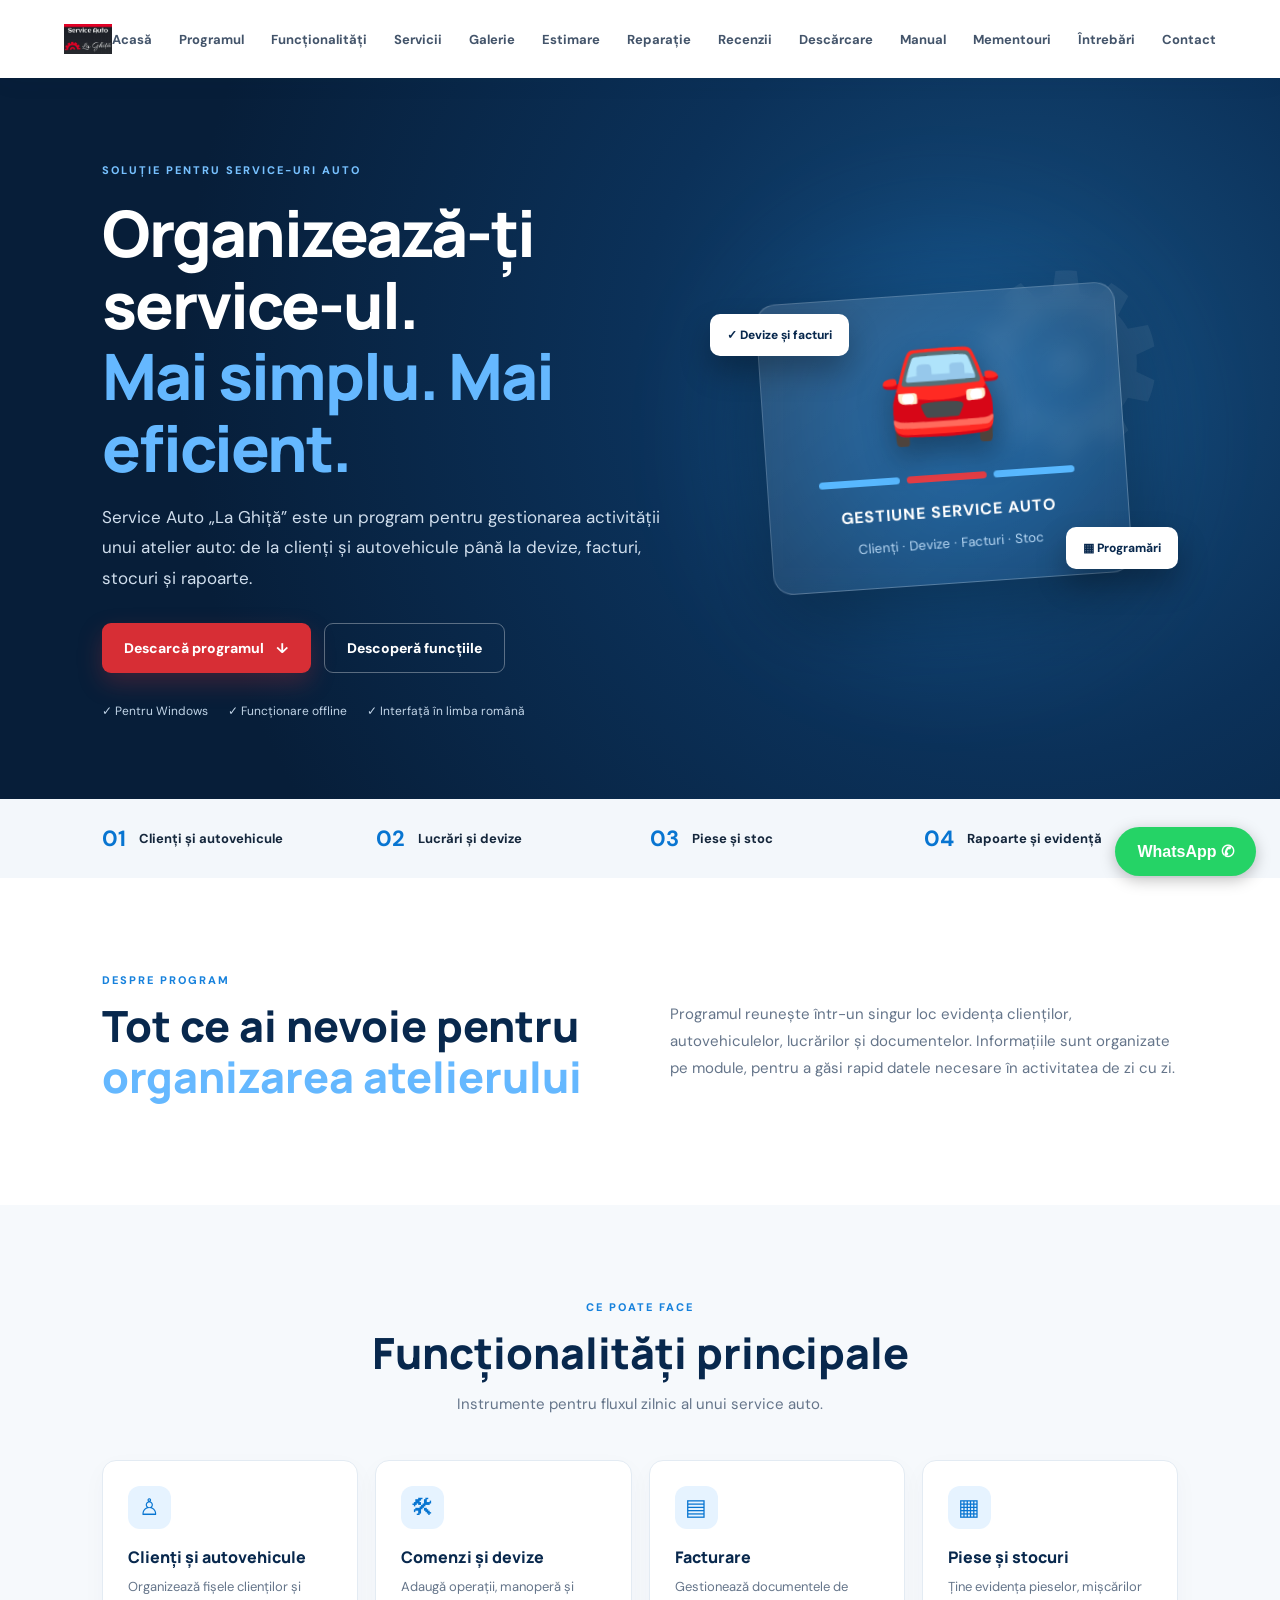
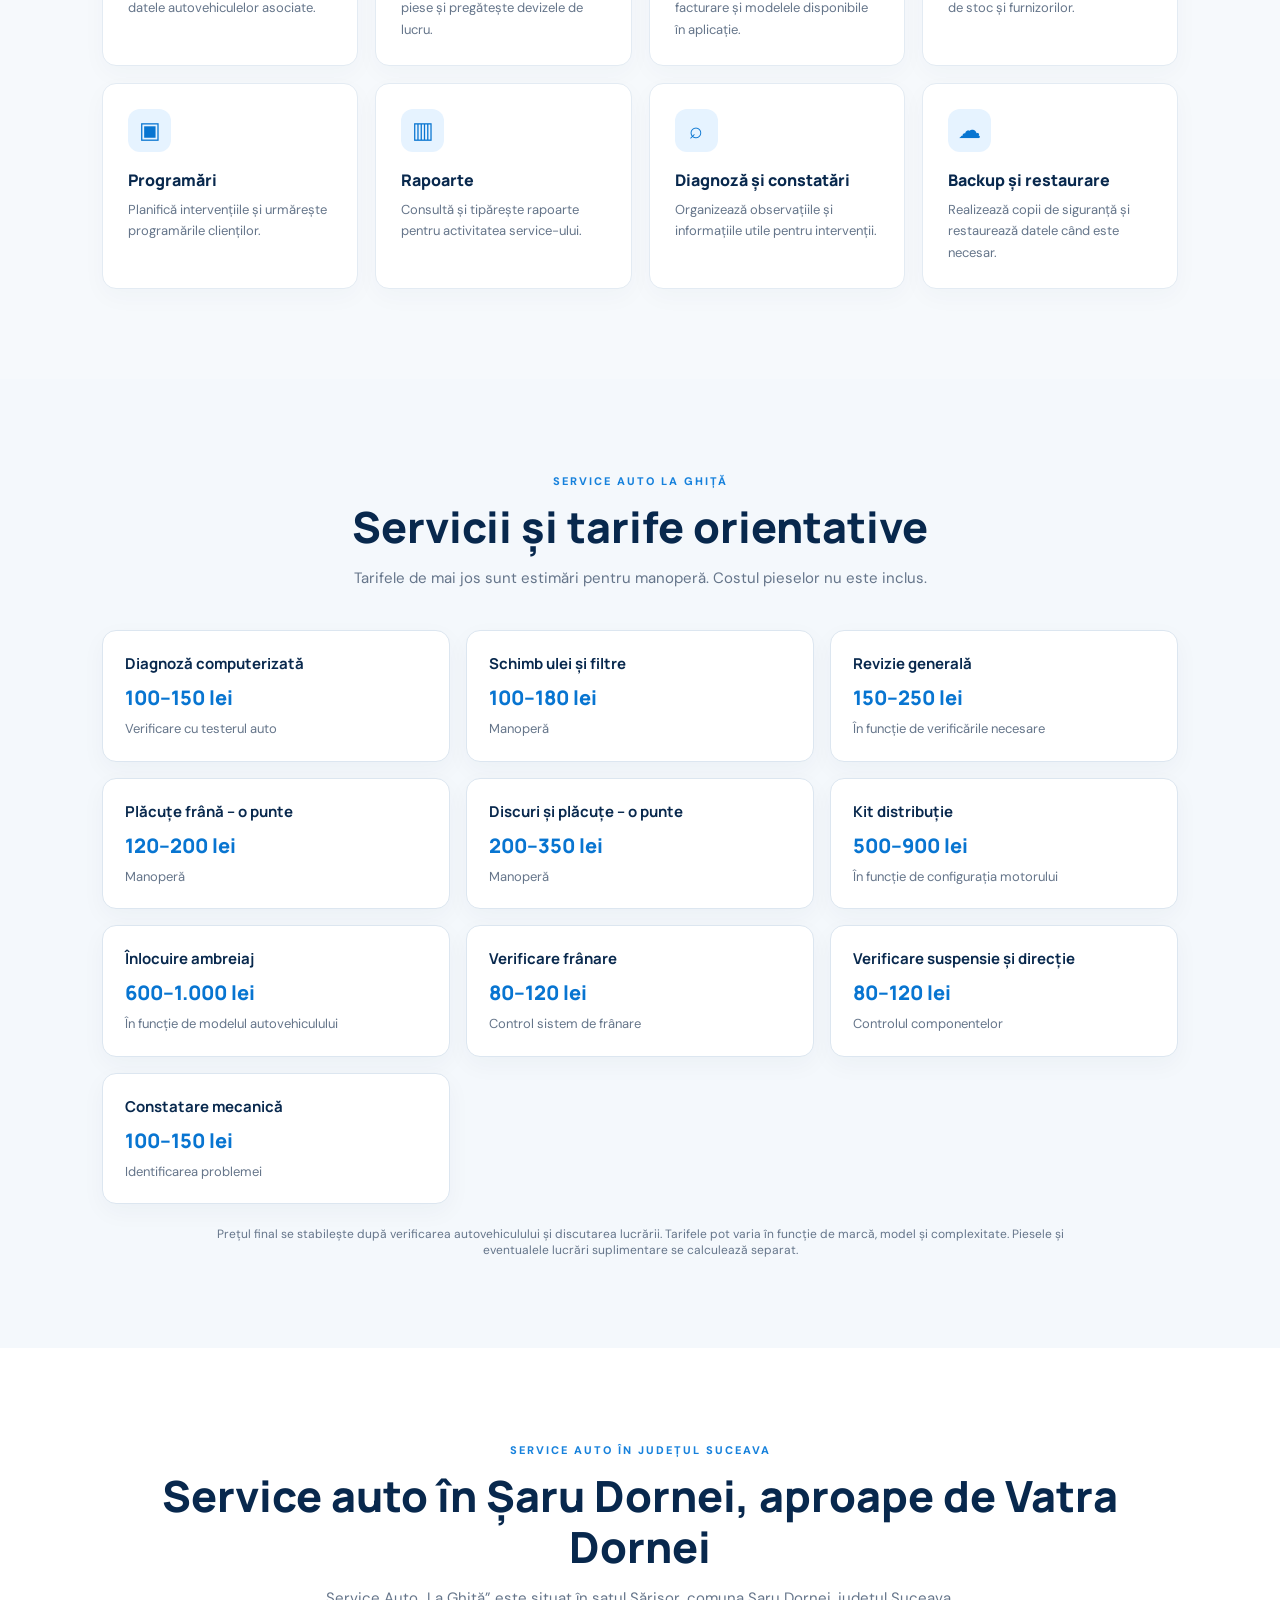
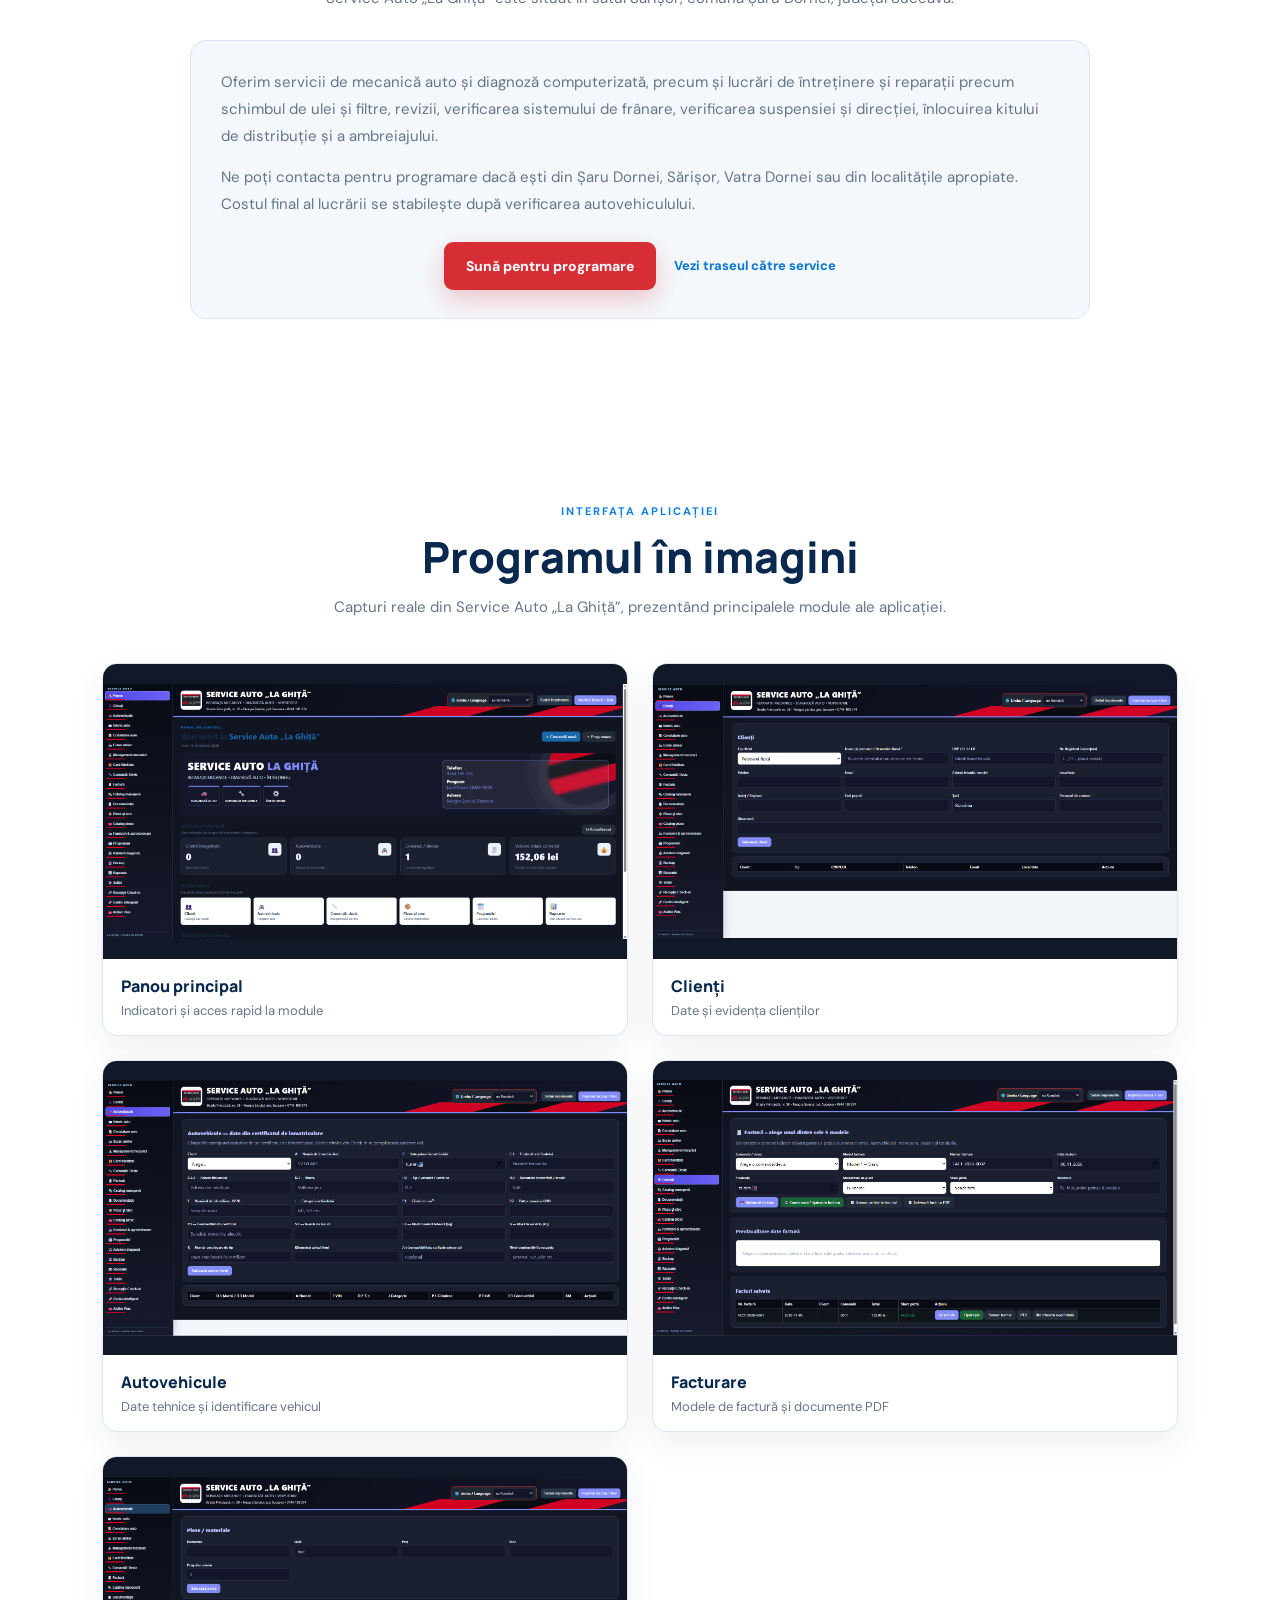
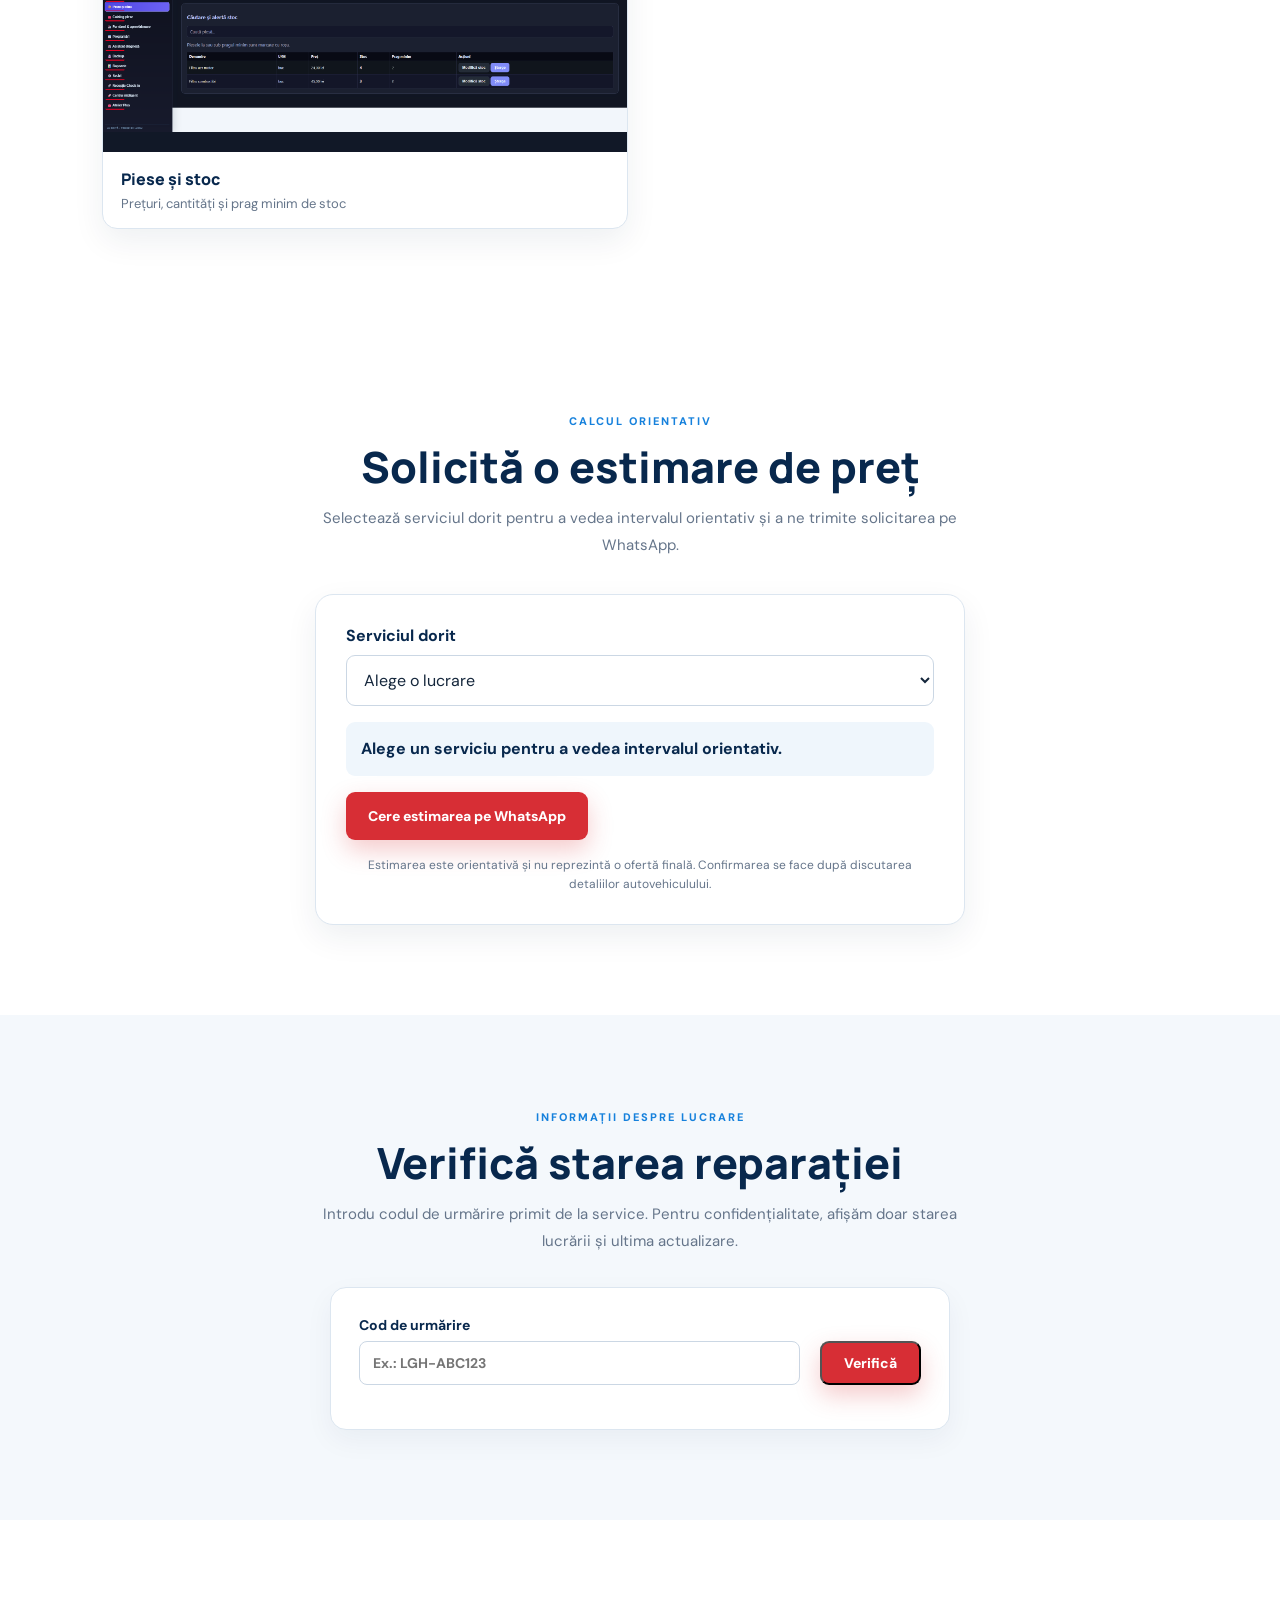
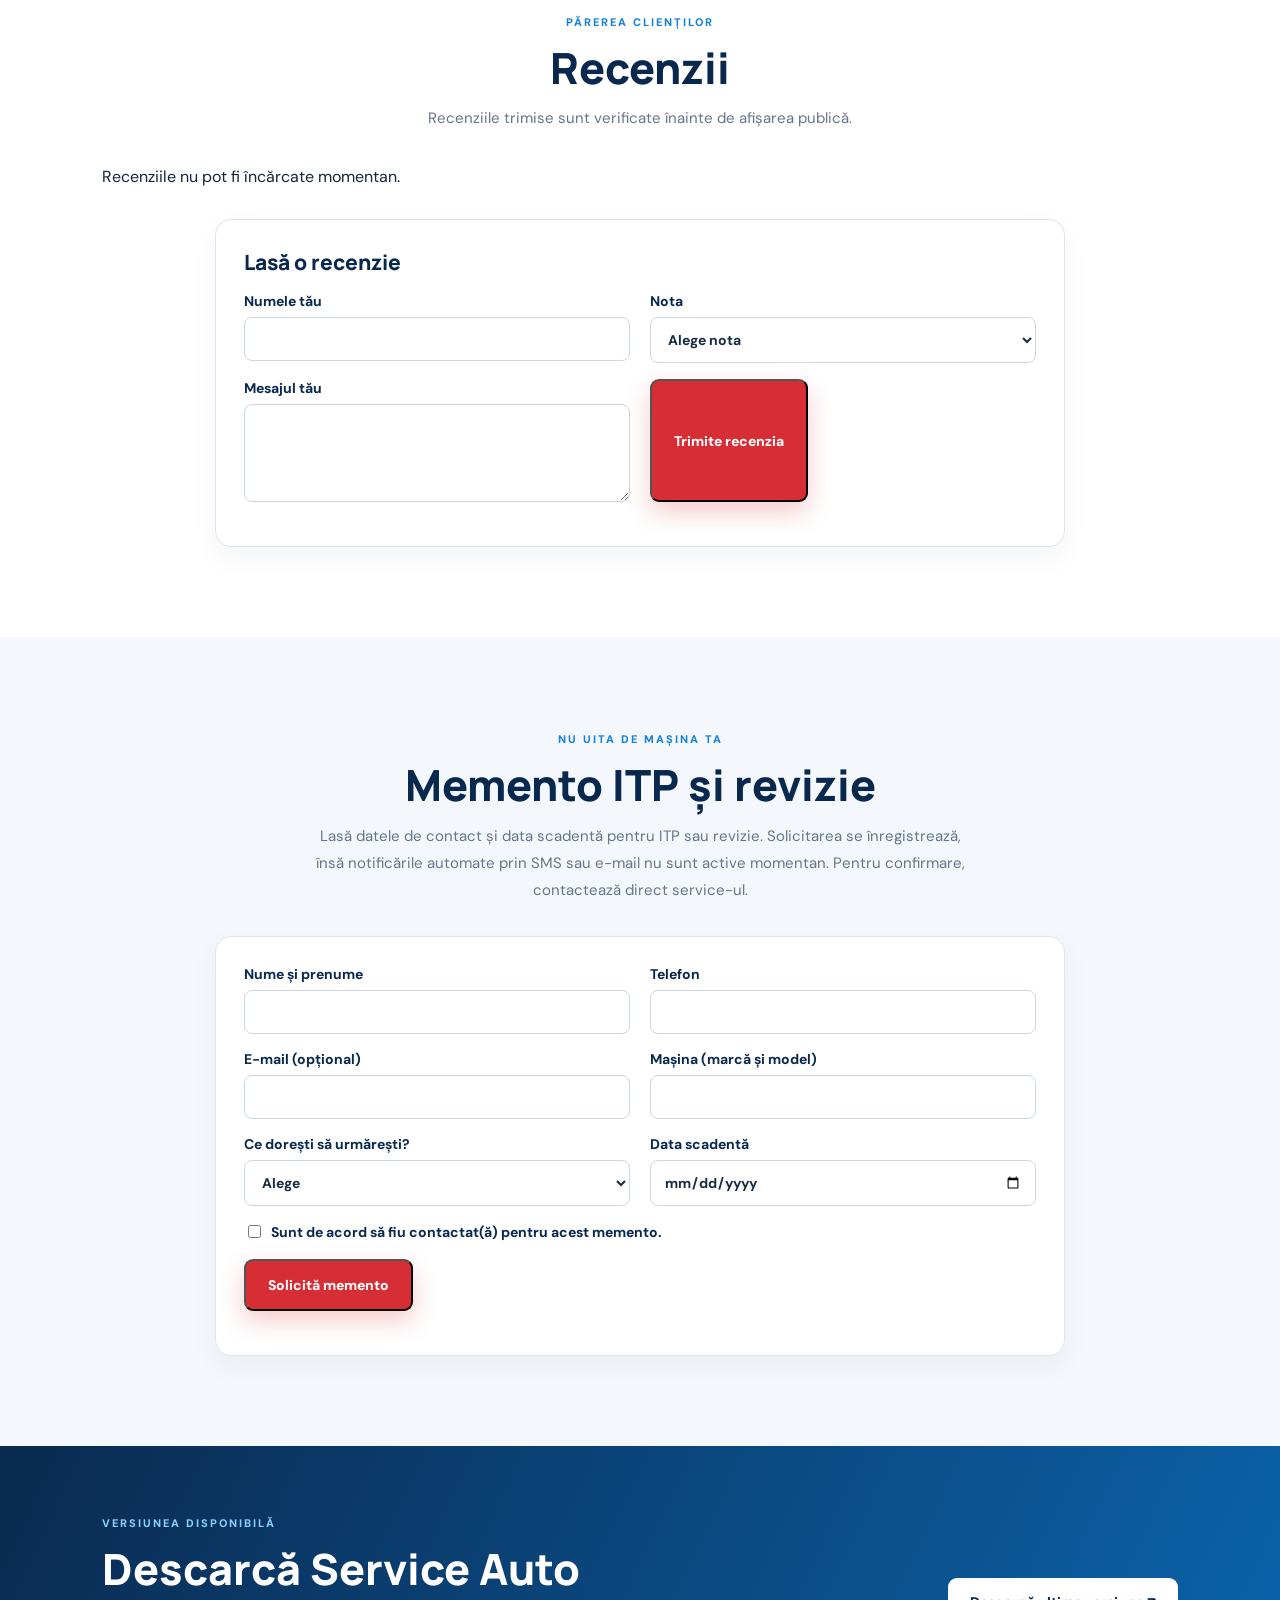
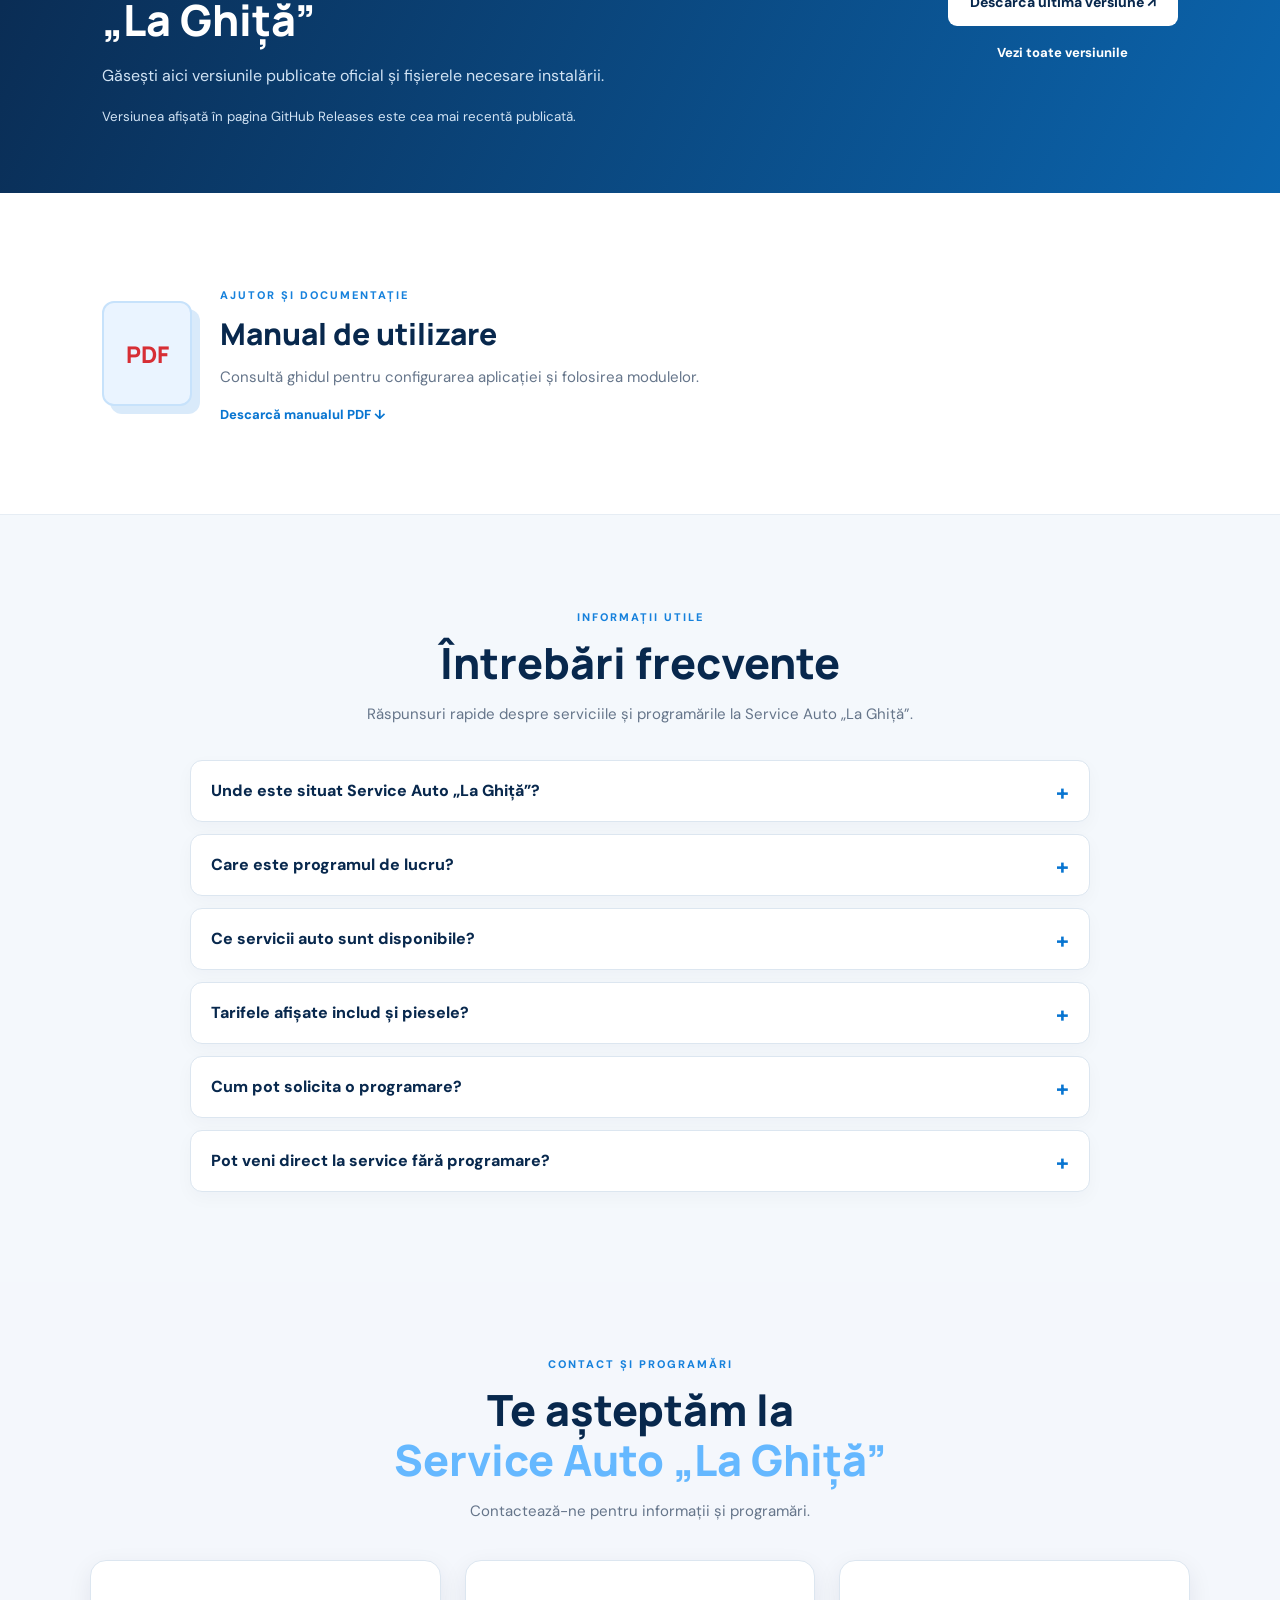
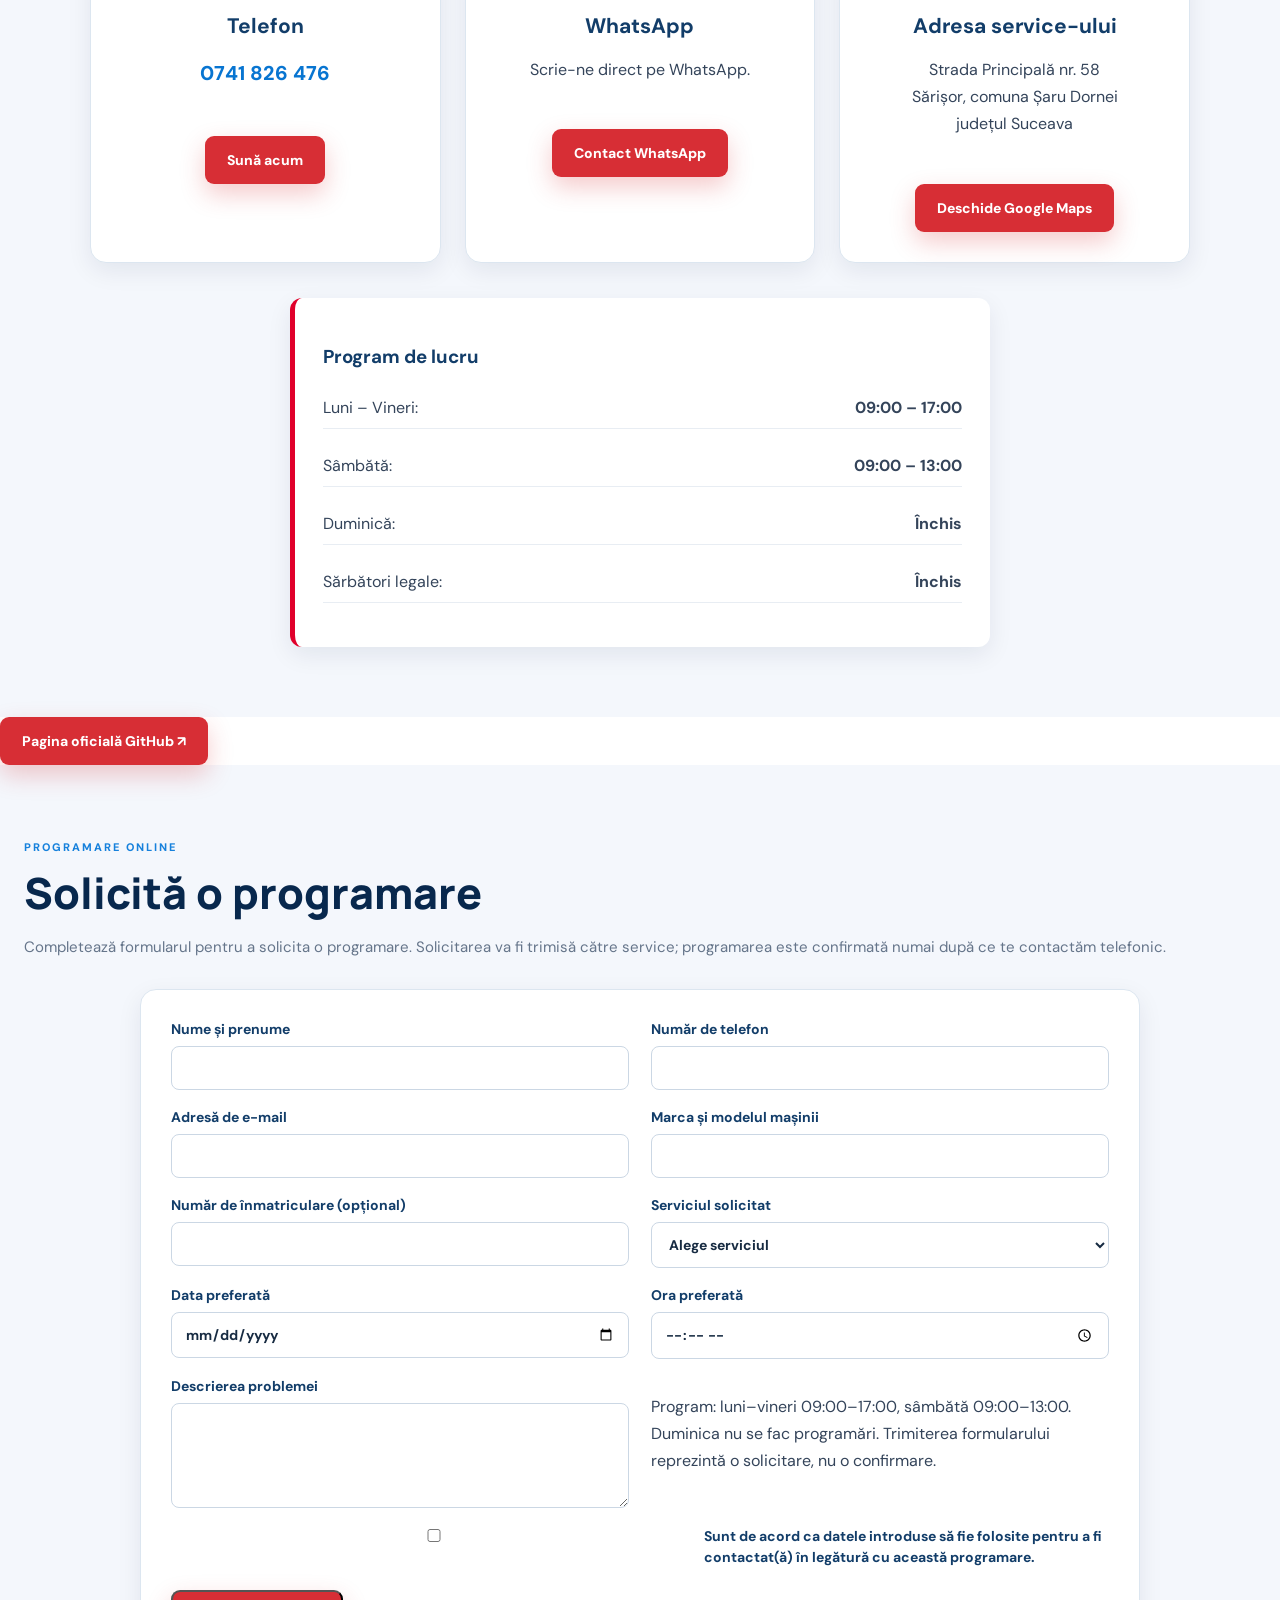
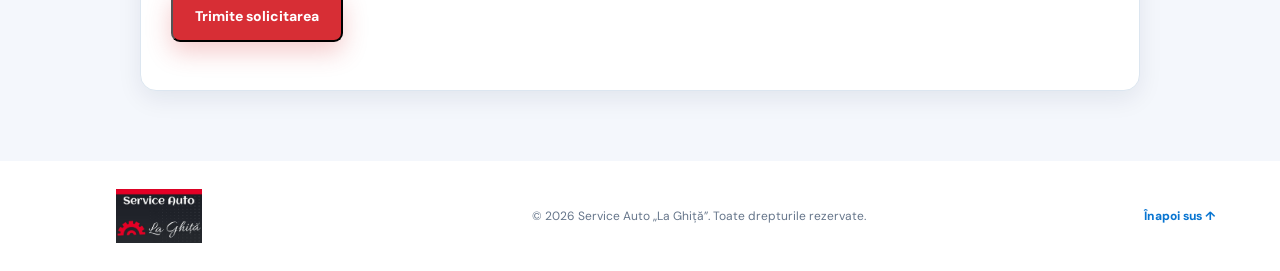
==== commit 39763ed3: "Improve image layout stability with intrinsic dimensions" ====
--- a/index.html
+++ b/index.html
@@ -68,7 +68,7 @@
 <a class="skip-link" href="#main-content">Sari la conținut</a>
 <header class="site-header">
   <a class="brand" href="#acasa" aria-label="Service Auto La Ghiță - Acasă">
-    <img class="brand-logo" src="logo-la-ghita.jpg" alt="Service Auto La Ghita" fetchpriority="high" decoding="async"><span class="sr-only">Service Auto La Ghiță</span>
+    <img class="brand-logo" src="logo-la-ghita.jpg" width="895" height="559" alt="Service Auto La Ghita" fetchpriority="high" decoding="async"><span class="sr-only">Service Auto La Ghiță</span>
   </a>
   <button class="menu-toggle" type="button" aria-label="Deschide meniul" aria-controls="site-navigation" aria-expanded="false">☰</button>
   <nav class="nav" id="site-navigation">
@@ -157,11 +157,11 @@
 <section class="section gallery" id="galerie">
   <div class="section-heading center"><span class="eyebrow">INTERFAȚA APLICAȚIEI</span><h2>Programul în imagini</h2><p>Capturi reale din Service Auto „La Ghiță”, prezentând principalele module ale aplicației.</p></div>
   <div class="gallery-grid">
-    <figure class="gallery-card"><a href="panou-principal.png" target="_blank" rel="noopener"><img src="panou-principal.png" alt="Panoul principal Service Auto La Ghiță" loading="lazy" decoding="async"></a><figcaption><b>Panou principal</b><span>Indicatori și acces rapid la module</span></figcaption></figure>
-    <figure class="gallery-card"><a href="clienti.png" target="_blank" rel="noopener"><img src="clienti.png" alt="Gestionarea clienților" loading="lazy" decoding="async"></a><figcaption><b>Clienți</b><span>Date și evidența clienților</span></figcaption></figure>
-    <figure class="gallery-card"><a href="autovehicule.png" target="_blank" rel="noopener"><img src="autovehicule.png" alt="Gestionarea autovehiculelor" loading="lazy" decoding="async"></a><figcaption><b>Autovehicule</b><span>Date tehnice și identificare vehicul</span></figcaption></figure>
-    <figure class="gallery-card"><a href="facturare.png" target="_blank" rel="noopener"><img src="facturare.png" alt="Modulul de facturare" loading="lazy" decoding="async"></a><figcaption><b>Facturare</b><span>Modele de factură și documente PDF</span></figcaption></figure>
-    <figure class="gallery-card"><a href="piese-stoc.png" target="_blank" rel="noopener"><img src="piese-stoc.png" alt="Gestionarea pieselor și stocurilor" loading="lazy" decoding="async"></a><figcaption><b>Piese și stoc</b><span>Prețuri, cantități și prag minim de stoc</span></figcaption></figure>
+    <figure class="gallery-card"><a href="panou-principal.png" target="_blank" rel="noopener"><img src="panou-principal.png" width="1918" height="934" alt="Panoul principal Service Auto La Ghiță" loading="lazy" decoding="async"></a><figcaption><b>Panou principal</b><span>Indicatori și acces rapid la module</span></figcaption></figure>
+    <figure class="gallery-card"><a href="clienti.png" target="_blank" rel="noopener"><img src="clienti.png" width="1919" height="930" alt="Gestionarea clienților" loading="lazy" decoding="async"></a><figcaption><b>Clienți</b><span>Date și evidența clienților</span></figcaption></figure>
+    <figure class="gallery-card"><a href="autovehicule.png" target="_blank" rel="noopener"><img src="autovehicule.png" width="1919" height="937" alt="Gestionarea autovehiculelor" loading="lazy" decoding="async"></a><figcaption><b>Autovehicule</b><span>Date tehnice și identificare vehicul</span></figcaption></figure>
+    <figure class="gallery-card"><a href="facturare.png" target="_blank" rel="noopener"><img src="facturare.png" width="1913" height="935" alt="Modulul de facturare" loading="lazy" decoding="async"></a><figcaption><b>Facturare</b><span>Modele de factură și documente PDF</span></figcaption></figure>
+    <figure class="gallery-card"><a href="piese-stoc.png" target="_blank" rel="noopener"><img src="piese-stoc.png" width="1916" height="935" alt="Gestionarea pieselor și stocurilor" loading="lazy" decoding="async"></a><figcaption><b>Piese și stoc</b><span>Prețuri, cantități și prag minim de stoc</span></figcaption></figure>
   </div>
 </section>
 
@@ -346,7 +346,7 @@
 </section>
 
 </main>
-<footer><a class="brand footer-brand" href="#acasa"><img class="brand-logo" src="assets/logo-la-ghita.jpg" alt="Service Auto La Ghiță" loading="lazy" decoding="async"><span class="sr-only">Service Auto La Ghiță</span></a><p>© <span id="year"></span> Service Auto „La Ghiță”. Toate drepturile rezervate.</p><a href="#acasa">Înapoi sus ↑</a></footer>
+<footer><a class="brand footer-brand" href="#acasa"><img class="brand-logo" src="assets/logo-la-ghita.jpg" width="895" height="559" alt="Service Auto La Ghiță" loading="lazy" decoding="async"><span class="sr-only">Service Auto La Ghiță</span></a><p>© <span id="year"></span> Service Auto „La Ghiță”. Toate drepturile rezervate.</p><a href="#acasa">Înapoi sus ↑</a></footer>
 <script src="site-navigation-20261107.js"></script>
 <script src="site-upgrade-20261107.js"></script>
 <script src="site-supabase-features-20261107.js"></script>
--- a/style.css
+++ b/style.css
@@ -201,3 +201,9 @@
   .contact-card,.gallery-card,.price-grid article{transition:none}
   .contact-card:hover{transform:none}
 }
+
+
+/* Accesibilitate: link pentru omiterea navigarii */
+.skip-link{position:fixed;top:10px;left:10px;z-index:10000;padding:12px 16px;background:#fff;color:#08284d;border:2px solid #0875d1;border-radius:8px;font-weight:800;transform:translateY(-160%);transition:transform .15s ease}
+.skip-link:focus{transform:translateY(0);outline:3px solid #1681dc;outline-offset:3px}
+@media(prefers-reduced-motion:reduce){.skip-link{transition:none}}
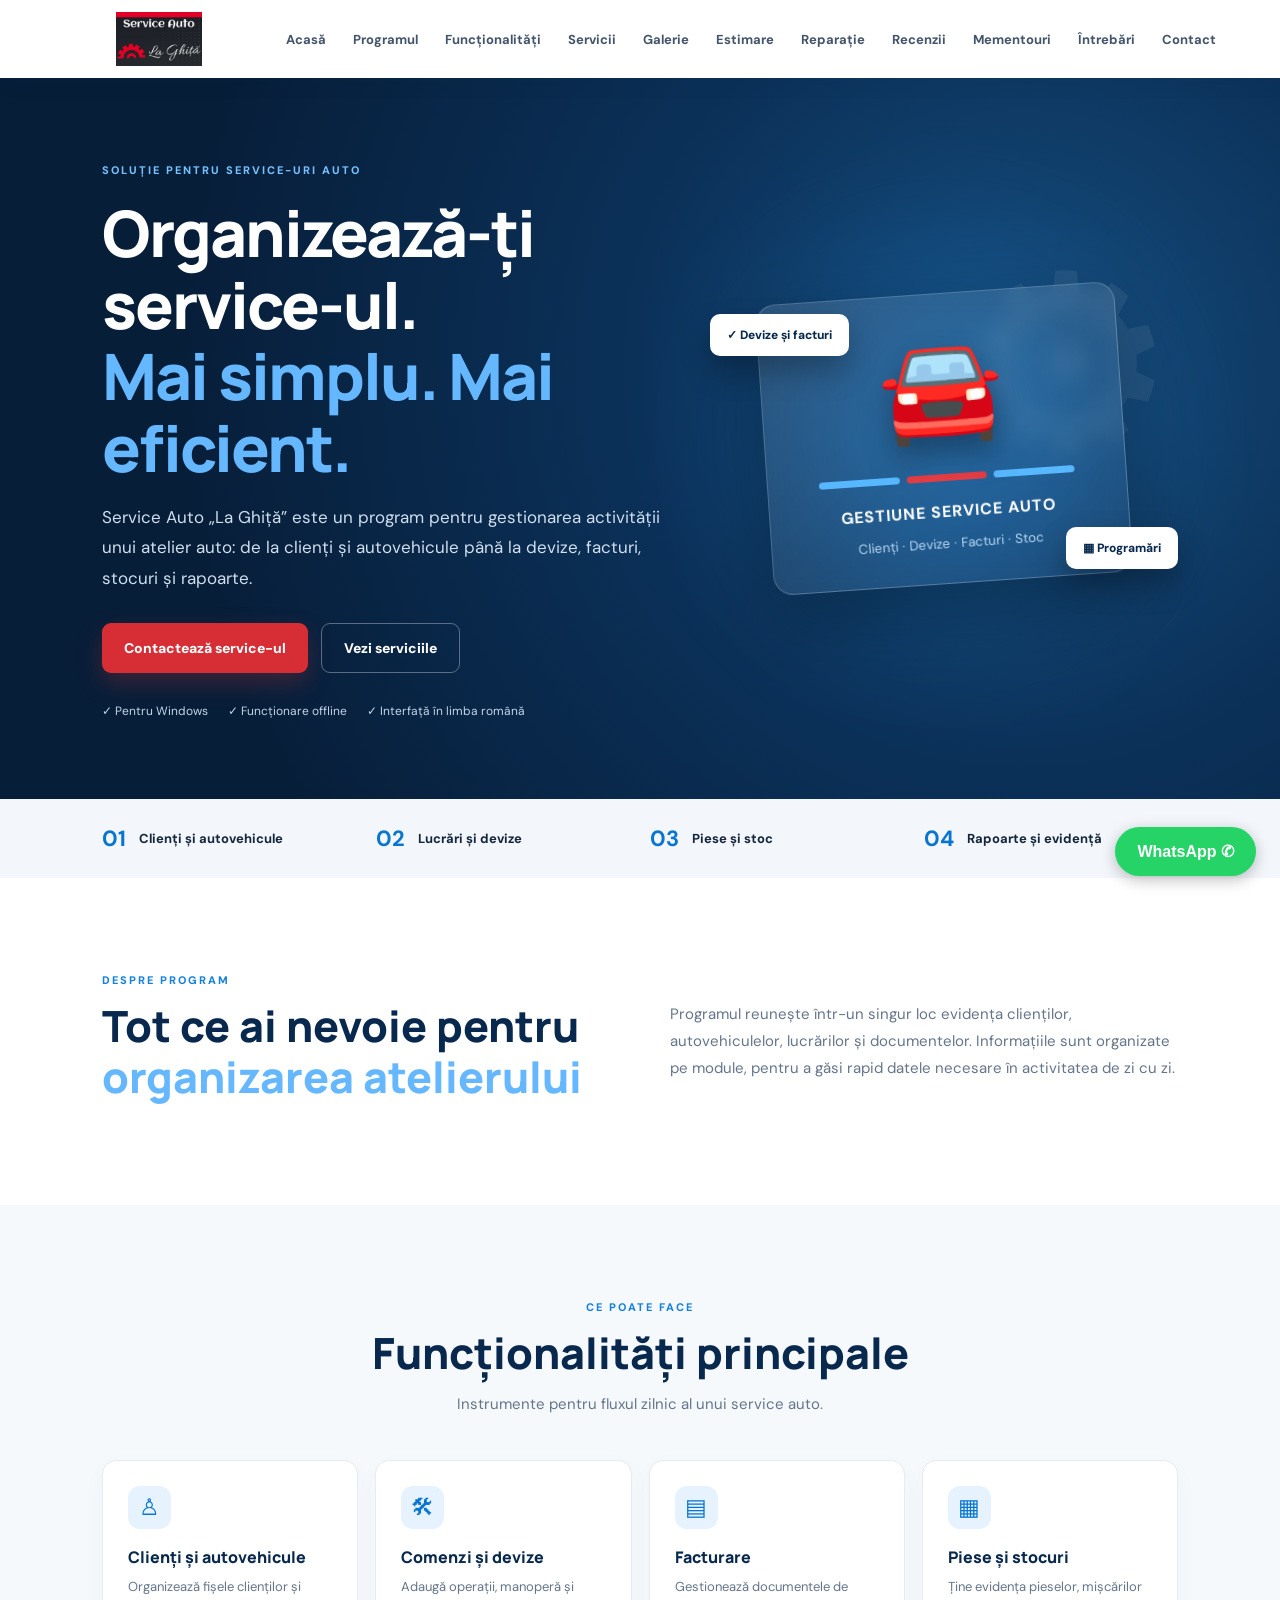
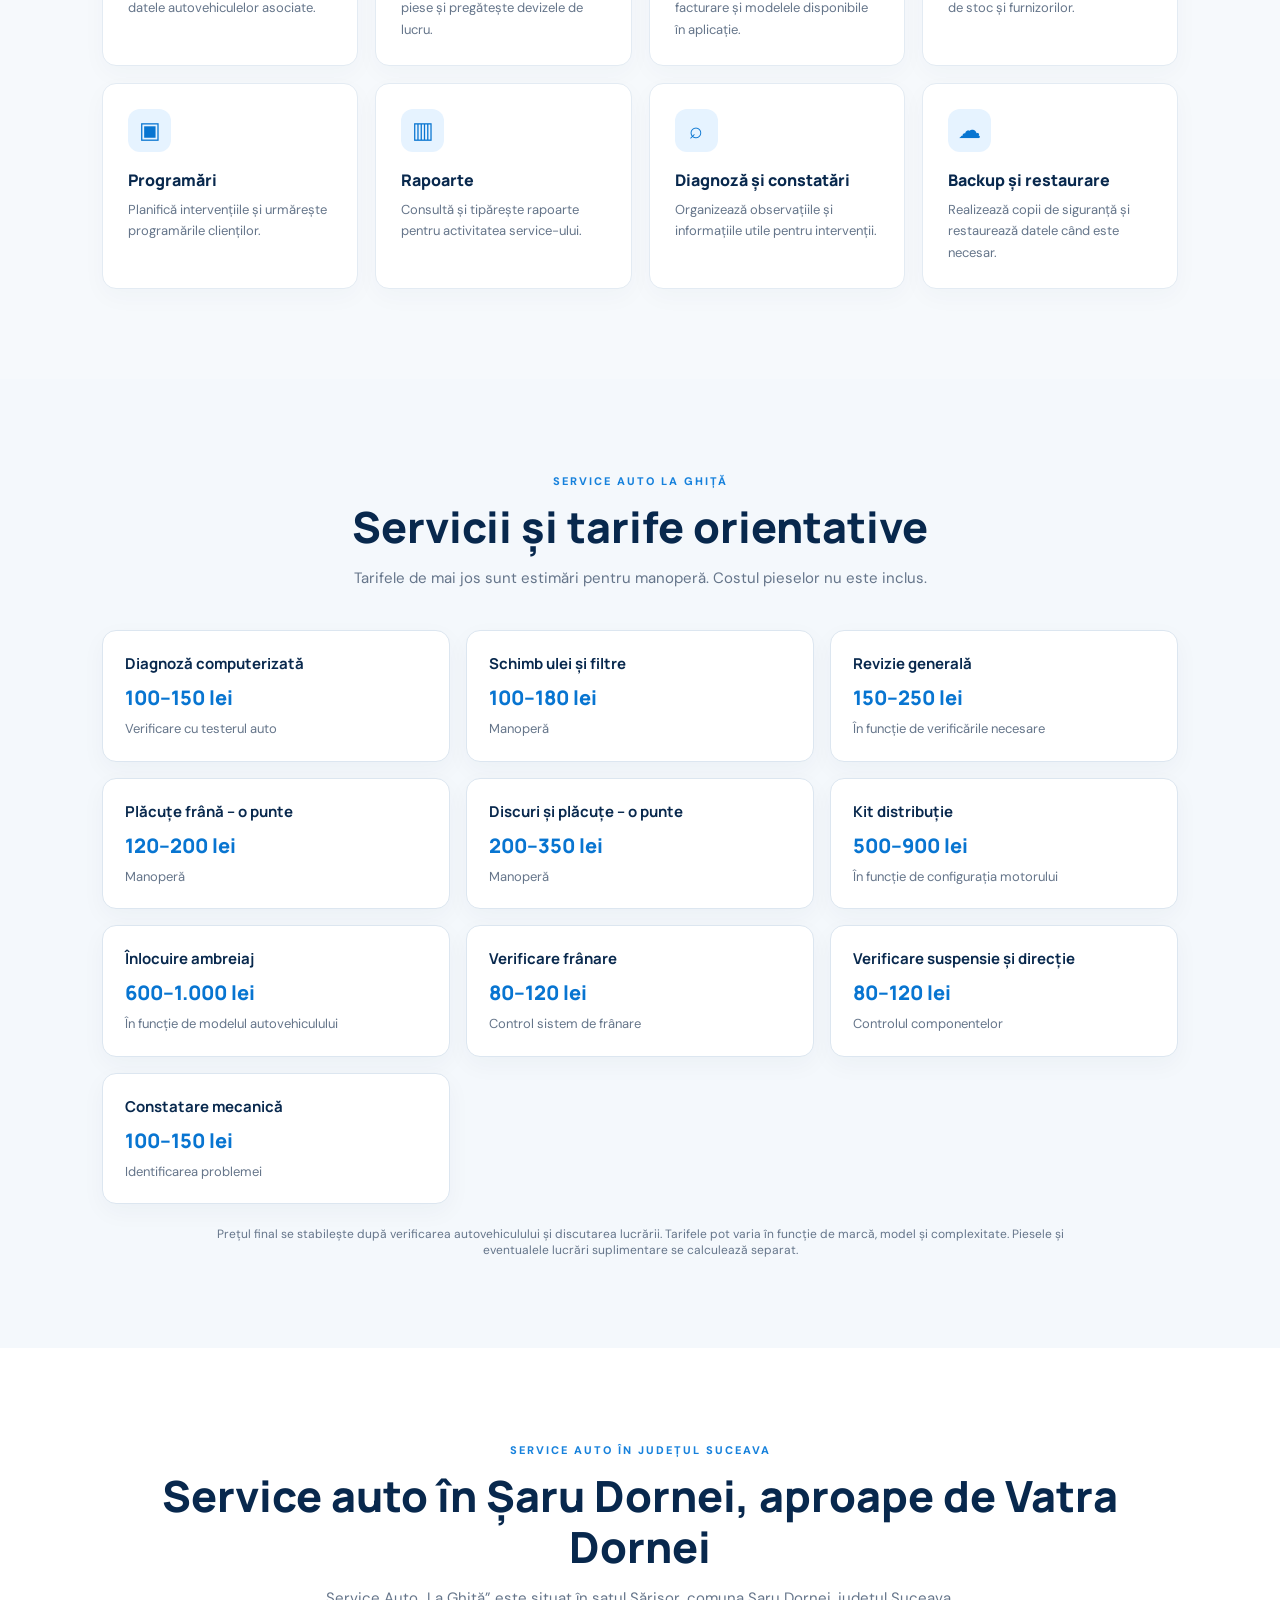
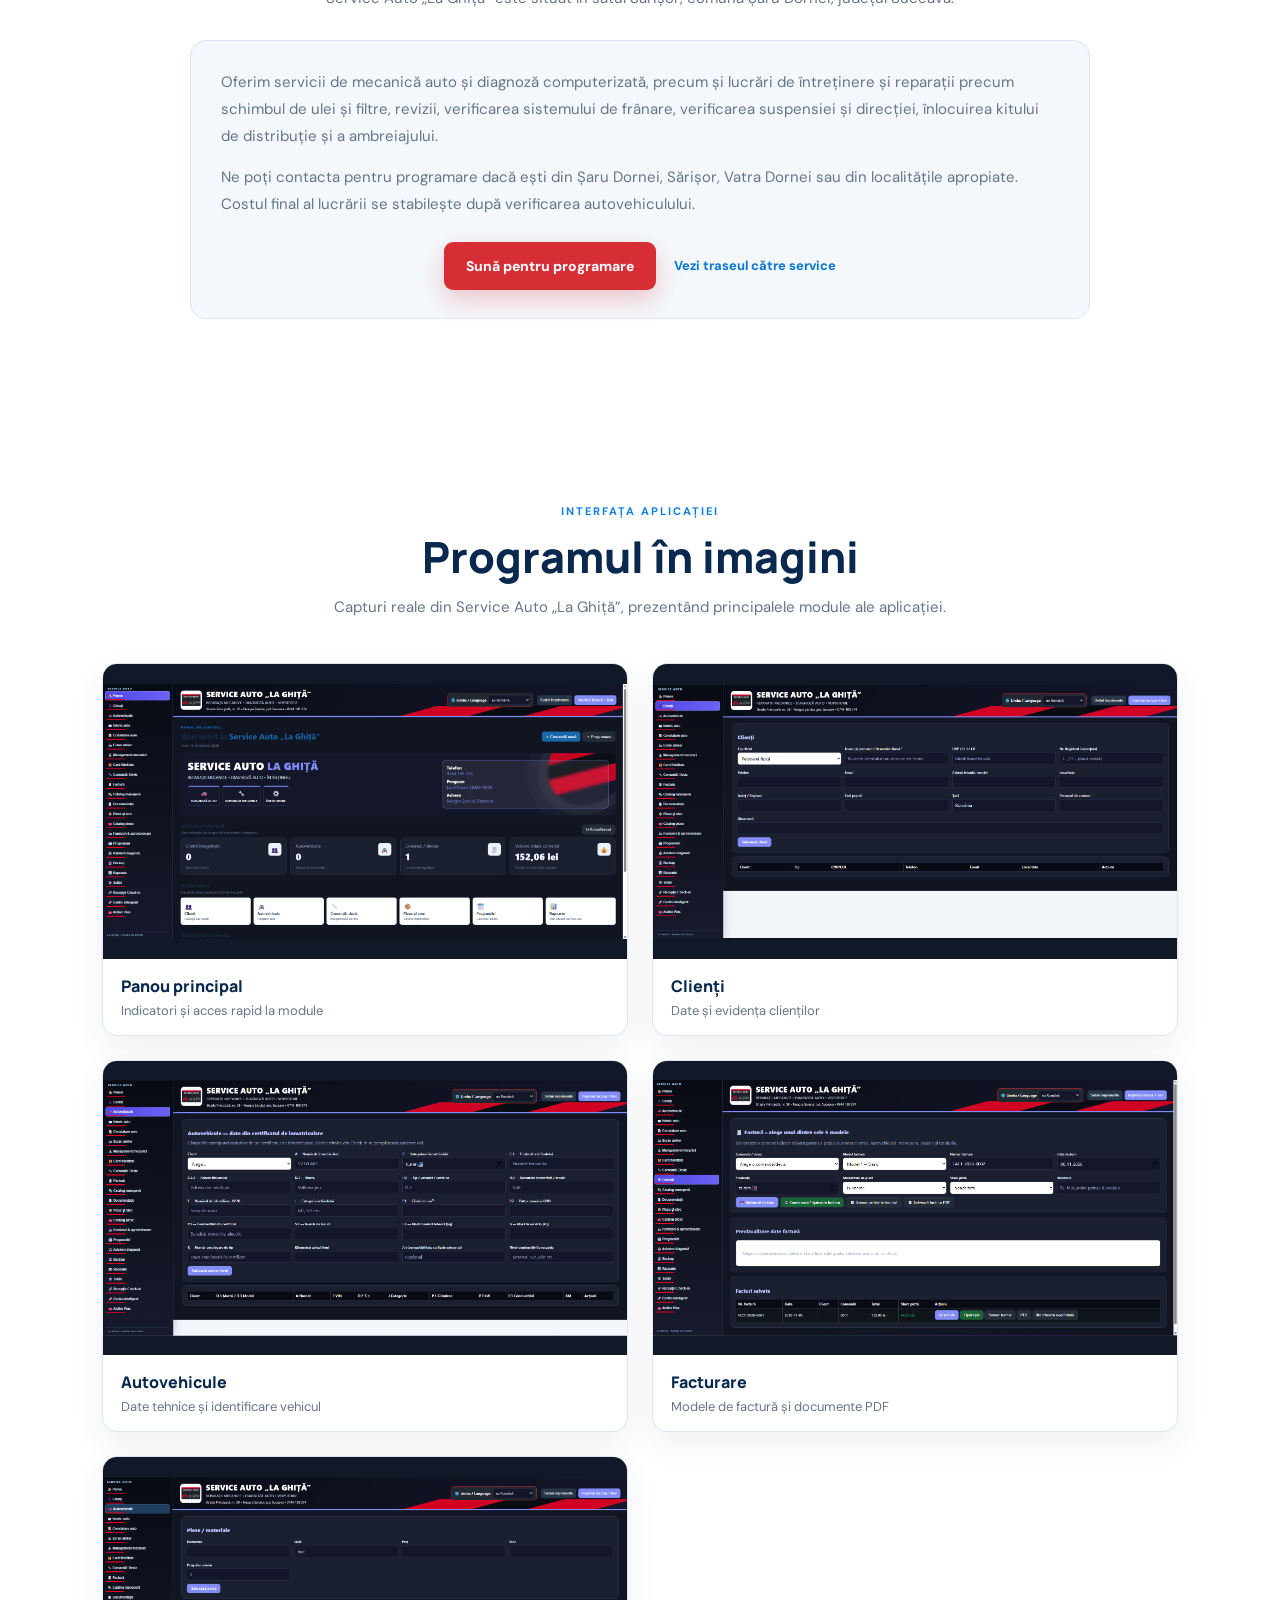
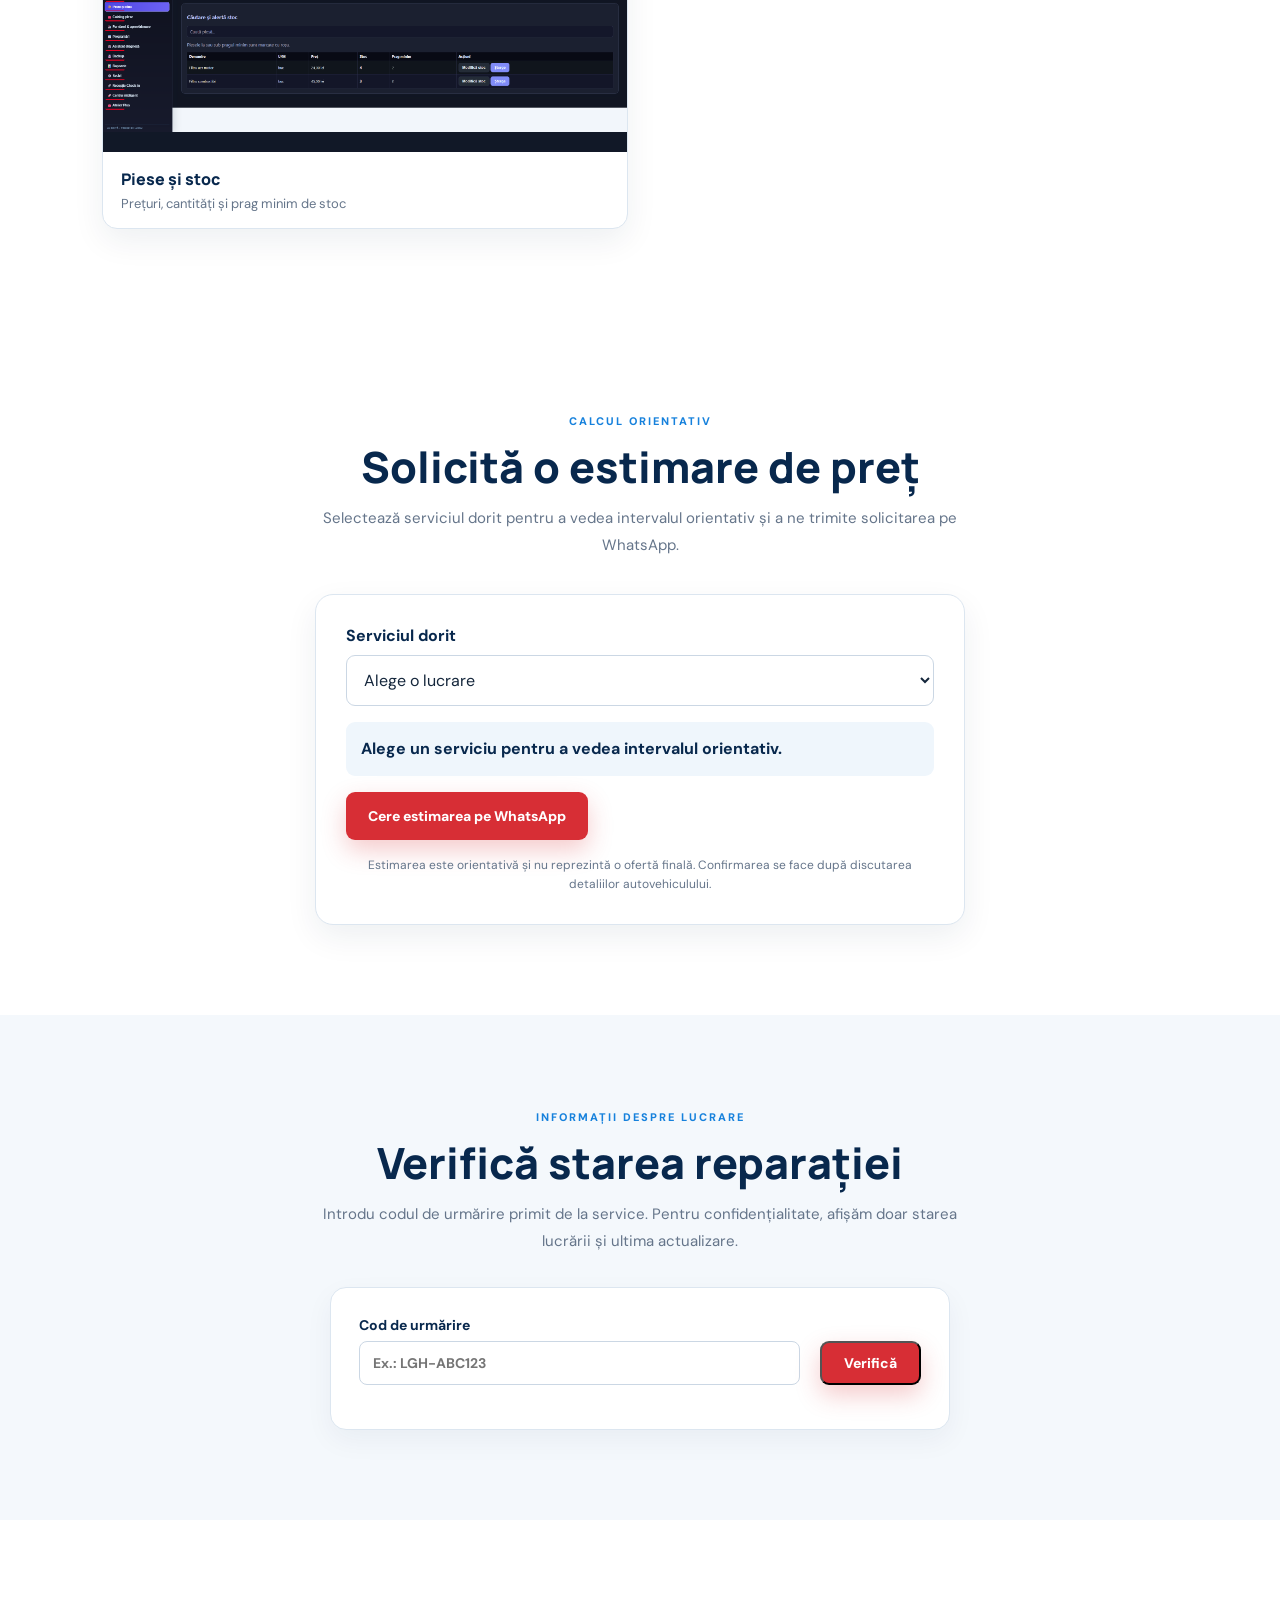
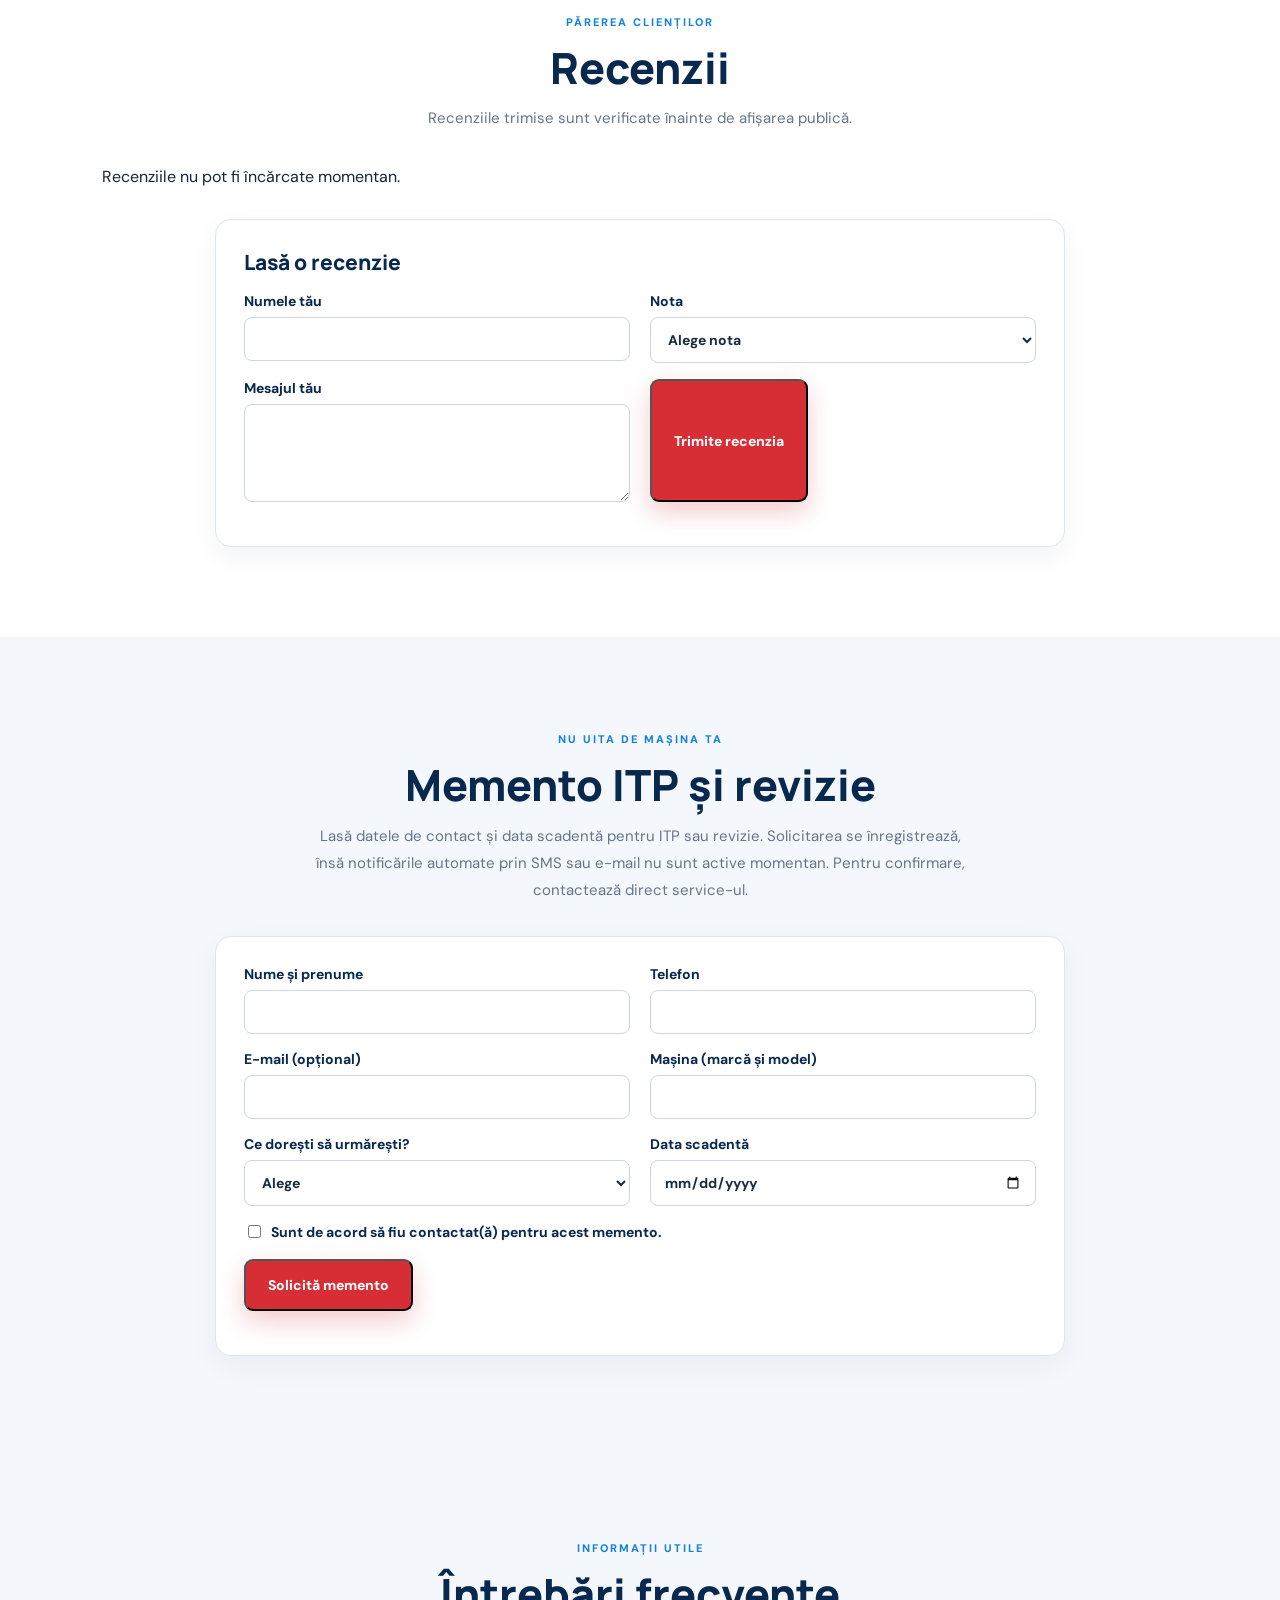
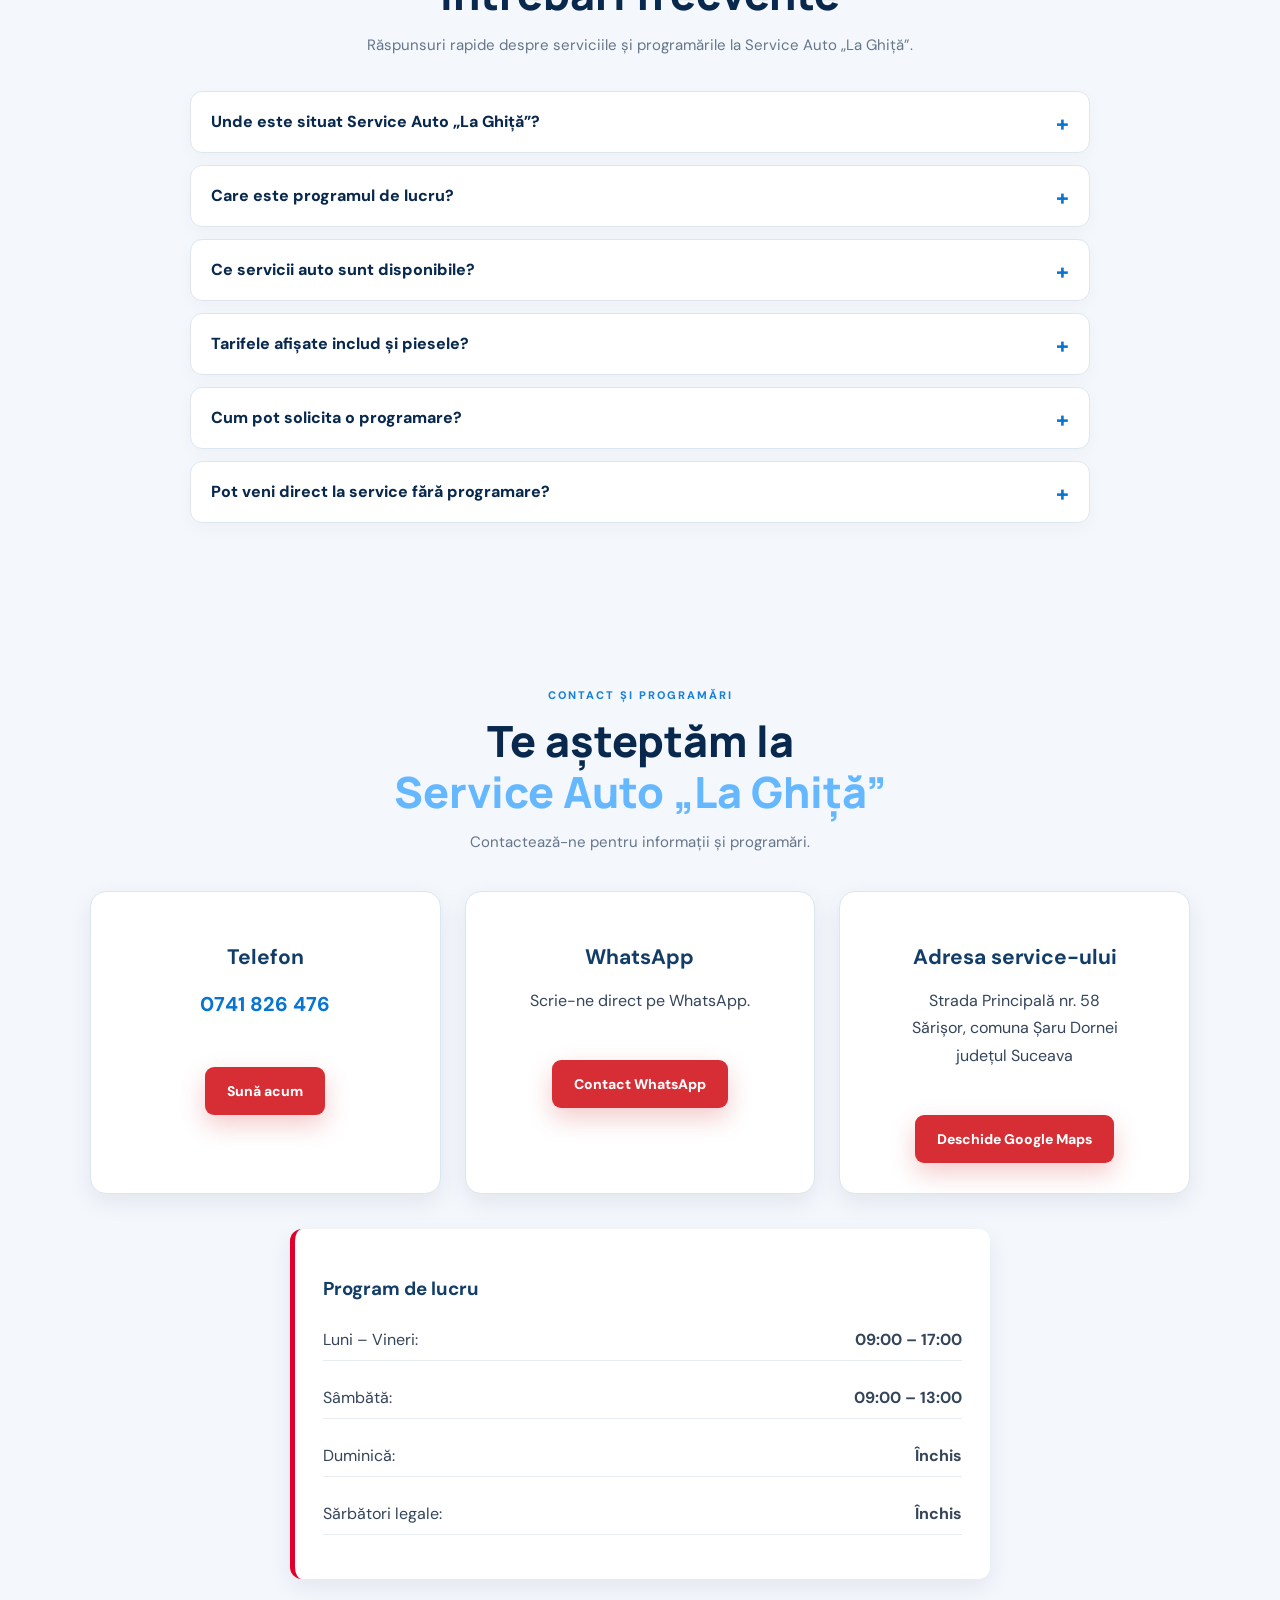
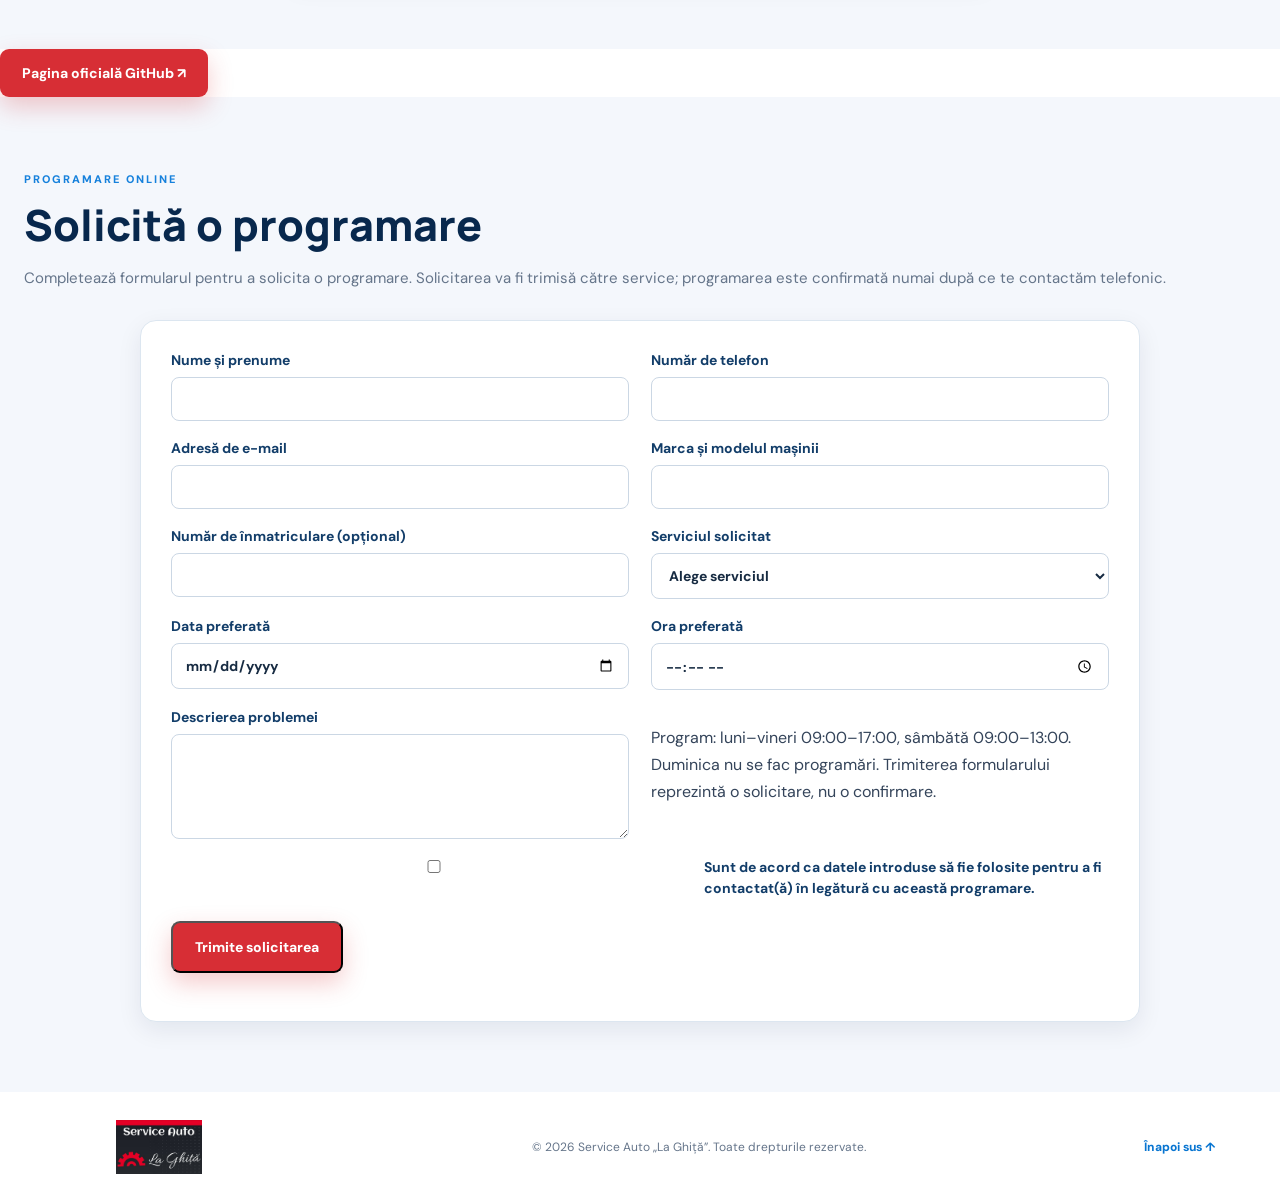
==== commit 76940ed8: "Elimină descărcarea programului și manualul de utilizare" ====
--- a/index.html
+++ b/index.html
@@ -9,7 +9,7 @@
   "url": "https://buzilagheorghe111-art.github.io/laghita/",
   "telephone": "+40741826476",
   "image": "https://buzilagheorghe111-art.github.io/laghita/imagine-prezentare.png",
-  "hasMap": "https://www.google.com/maps/dir/?api=1&destination=47.251735%2C25.303535",
+  "hasMap": "https://www.google.com/maps/place/Service+Auto+La+Ghi%C8%9B%C4%83/@47.2518933,25.3015734,439m/data=!3m1!1e3!4m10!1m2!2m1!1sservice+auto+la+ghita+727517!3m6!1s0x47358d0ff21c1db1:0xf8b1c77d4dcae1a9!8m2!3d47.2518442!4d25.3030493!15sChxzZXJ2aWNlIGF1dG8gbGEgZ2hpdGEgNzI3NTE3kgELY2FyX3NlcnZpY2XgAQA!16s%2Fg%2F11p2nvr6kc?entry=ttu&g_ep=EgoyMDI2MTEwMy4wIKXMDSoASAFQAw%3D%3D",
   "description": "Service auto în Sărișor, Suceava. Reparații mecanice și diagnoză auto.",
   "address": {
     "@type": "PostalAddress",
@@ -73,7 +73,7 @@
   <button class="menu-toggle" type="button" aria-label="Deschide meniul" aria-controls="site-navigation" aria-expanded="false">☰</button>
   <nav class="nav" id="site-navigation">
     <a href="#acasa">Acasă</a><a href="#program">Programul</a><a href="#functii">Funcționalități</a><a href="#servicii">Servicii</a><a href="#galerie">Galerie</a><a href="#estimare">Estimare</a><a href="#urmarire">Reparație</a><a href="#recenzii">Recenzii</a>
-    <a href="#descarcare">Descărcare</a><a href="#manual">Manual</a><a href="#mementouri">Mementouri</a><a href="#intrebari">Întrebări</a><a href="#contact">Contact</a>
+    <a href="#mementouri">Mementouri</a><a href="#intrebari">Întrebări</a><a href="#contact">Contact</a>
   </nav>
 </header>
 
@@ -84,8 +84,8 @@
     <h1>Organizează-ți service-ul.<br><em>Mai simplu. Mai eficient.</em></h1>
     <p>Service Auto „La Ghiță” este un program pentru gestionarea activității unui atelier auto: de la clienți și autovehicule până la devize, facturi, stocuri și rapoarte.</p>
     <div class="hero-actions">
-      <a class="btn btn-primary" href="#descarcare">Descarcă programul <span>↓</span></a>
-      <a class="btn btn-ghost" href="#functii">Descoperă funcțiile</a>
+      <a class="btn btn-primary" href="#contact">Contactează service-ul</a>
+      <a class="btn btn-ghost" href="#servicii">Vezi serviciile</a>
     </div>
     <div class="hero-meta"><span>✓ Pentru Windows</span><span>✓ Funcționare offline</span><span>✓ Interfață în limba română</span></div>
   </div>
@@ -149,7 +149,7 @@
     <p>Ne poți contacta pentru programare dacă ești din Șaru Dornei, Sărișor, Vatra Dornei sau din localitățile apropiate. Costul final al lucrării se stabilește după verificarea autovehiculului.</p>
     <div class="local-seo-actions">
       <a class="btn btn-primary" href="tel:+40741826476">Sună pentru programare</a>
-      <a class="text-link" href="https://www.google.com/maps/dir/?api=1&destination=47.251735%2C25.303535" target="_blank" rel="noopener">Vezi traseul către service</a>
+      <a class="text-link" href="https://www.google.com/maps/place/Service+Auto+La+Ghi%C8%9B%C4%83/@47.2518933,25.3015734,439m/data=!3m1!1e3!4m10!1m2!2m1!1sservice+auto+la+ghita+727517!3m6!1s0x47358d0ff21c1db1:0xf8b1c77d4dcae1a9!8m2!3d47.2518442!4d25.3030493!15sChxzZXJ2aWNlIGF1dG8gbGEgZ2hpdGEgNzI3NTE3kgELY2FyX3NlcnZpY2XgAQA!16s%2Fg%2F11p2nvr6kc?entry=ttu&g_ep=EgoyMDI2MTEwMy4wIKXMDSoASAFQAw%3D%3D" target="_blank" rel="noopener">Vezi traseul către service</a>
     </div>
   </div>
 </section>
@@ -207,17 +207,7 @@
  <form id="reminder-form" method="post" class="site-form"><label>Nume și prenume<input name="name" required minlength="2" maxlength="100"></label><label>Telefon<input name="phone" type="tel" required minlength="6" maxlength="30"></label><label>E-mail (opțional)<input name="email" type="email"></label><label>Mașina (marcă și model)<input name="vehicle" required minlength="2" maxlength="100"></label><label>Ce dorești să urmărești?<select name="type" required><option value="">Alege</option><option value="ITP">ITP</option><option value="Revizie">Revizie</option><option value="Ambele">ITP și revizie</option></select></label><label>Data scadentă<input name="due_date" type="date" required></label><label class="consent-label"><input type="checkbox" name="consent" required> Sunt de acord să fiu contactat(ă) pentru acest memento.</label><button class="btn btn-primary" type="submit">Solicită memento</button><p id="reminder-result" class="form-result" role="status" aria-live="polite"></p></form>
 </section>
 
-<section class="download-band" id="descarcare">
-  <div><span class="eyebrow">VERSIUNEA DISPONIBILĂ</span><h2>Descarcă Service Auto<br>„La Ghiță”</h2><p>Găsești aici versiunile publicate oficial și fișierele necesare instalării.</p><small>Versiunea afișată în pagina GitHub Releases este cea mai recentă publicată.</small></div>
-  <div class="download-actions">
-    <a class="btn btn-light" href="https://github.com/buzilagheorghe111-art/service-auto-la-ghita-releases/releases/latest" target="_blank" rel="noopener">Descarcă ultima versiune ↗</a>
-    <a class="text-link" href="https://github.com/buzilagheorghe111-art/service-auto-la-ghita-releases/releases" target="_blank" rel="noopener">Vezi toate versiunile</a>
-  </div>
-</section>
-
-<section class="section manual" id="manual">
-  <div class="manual-icon">PDF</div><div><span class="eyebrow">AJUTOR ȘI DOCUMENTAȚIE</span><h2>Manual de utilizare</h2><p>Consultă ghidul pentru configurarea aplicației și folosirea modulelor.</p><a class="text-link" href="manual-utilizare-service-auto-la-ghita-v1.9.153.pdf" target="_blank" rel="noopener">Descarcă manualul PDF ↓</a></div>
-</section>
+
 
 
 <section class="section faq-section" id="intrebari">
@@ -265,7 +255,7 @@
       Sărișor, comuna Șaru Dornei<br>
       județul Suceava</p>
       <a class="btn btn-primary"
-         href="https://www.google.com/maps/dir/?api=1&destination=47.251735%2C25.303535"
+         href="https://www.google.com/maps/place/Service+Auto+La+Ghi%C8%9B%C4%83/@47.2518933,25.3015734,439m/data=!3m1!1e3!4m10!1m2!2m1!1sservice+auto+la+ghita+727517!3m6!1s0x47358d0ff21c1db1:0xf8b1c77d4dcae1a9!8m2!3d47.2518442!4d25.3030493!15sChxzZXJ2aWNlIGF1dG8gbGEgZ2hpdGEgNzI3NTE3kgELY2FyX3NlcnZpY2XgAQA!16s%2Fg%2F11p2nvr6kc?entry=ttu&g_ep=EgoyMDI2MTEwMy4wIKXMDSoASAFQAw%3D%3D"
          target="_blank" rel="noopener">Deschide Google Maps</a>
     </div>
   </div>
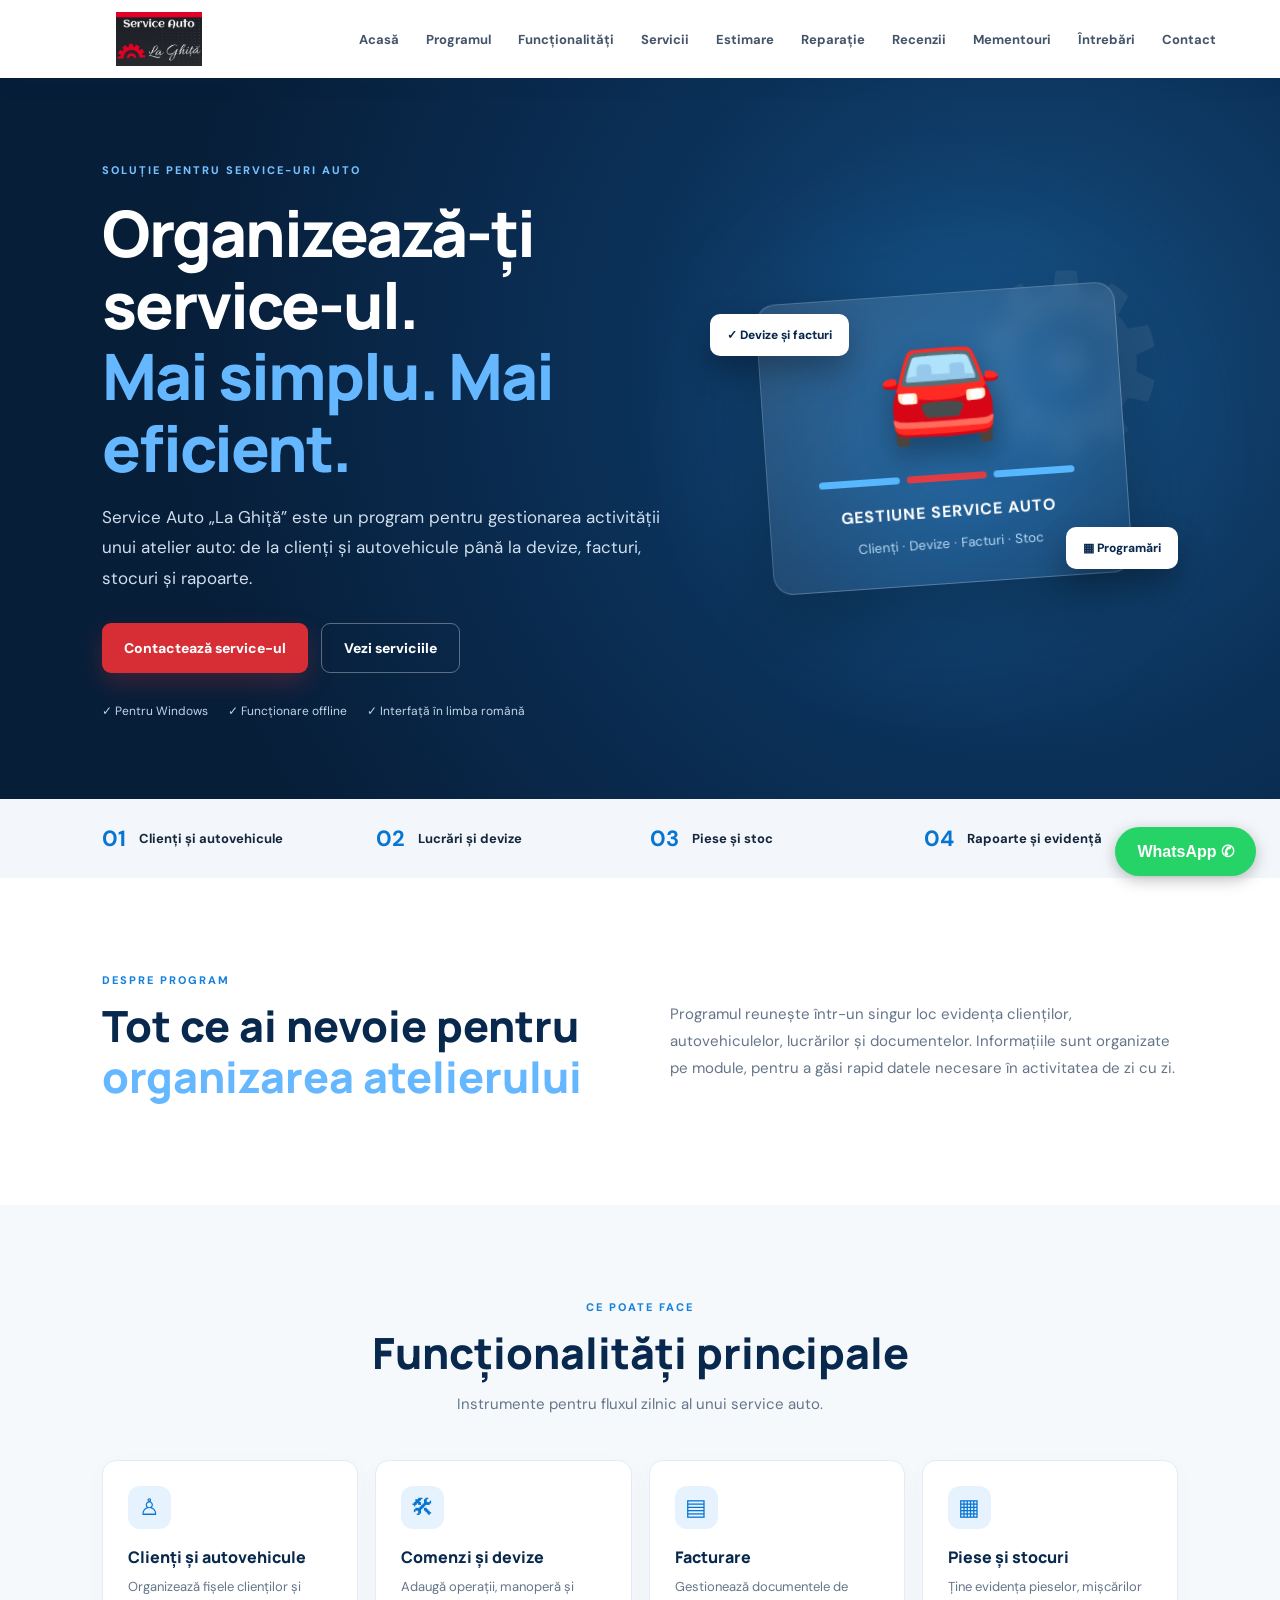
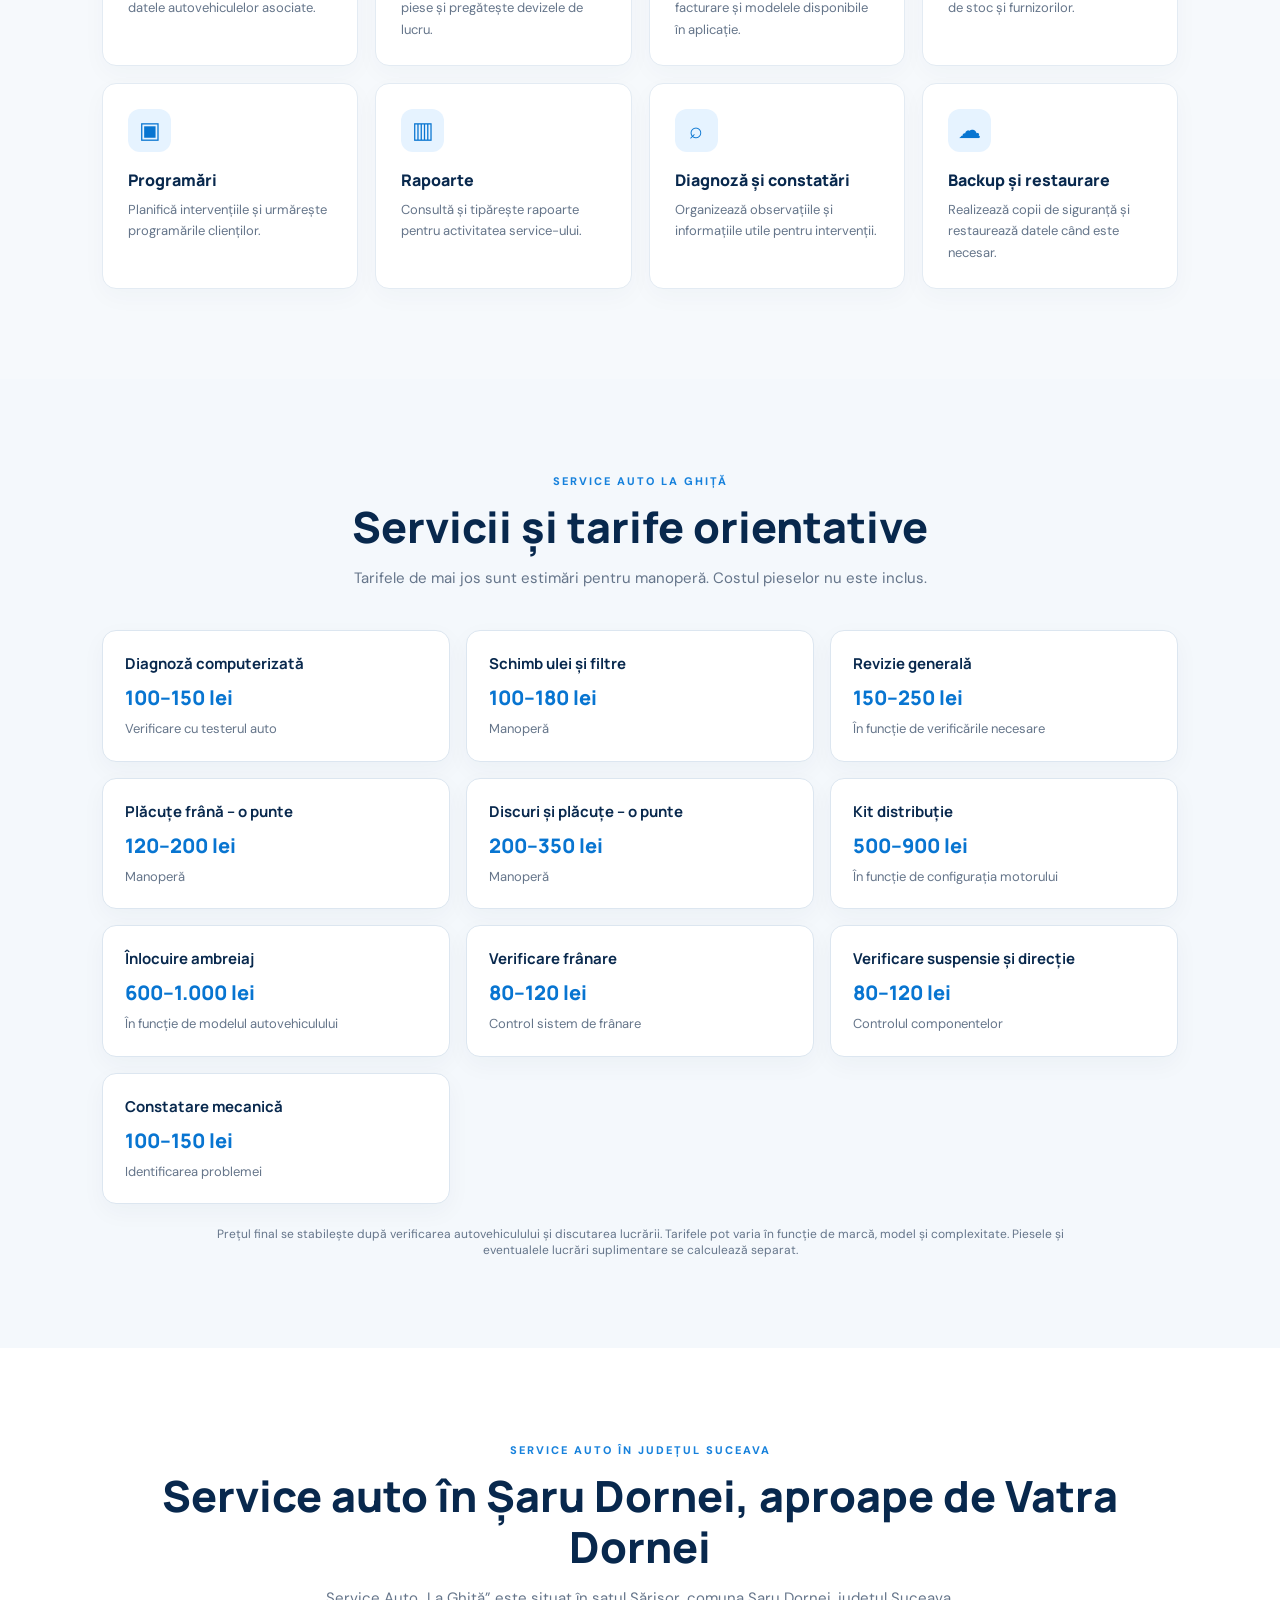
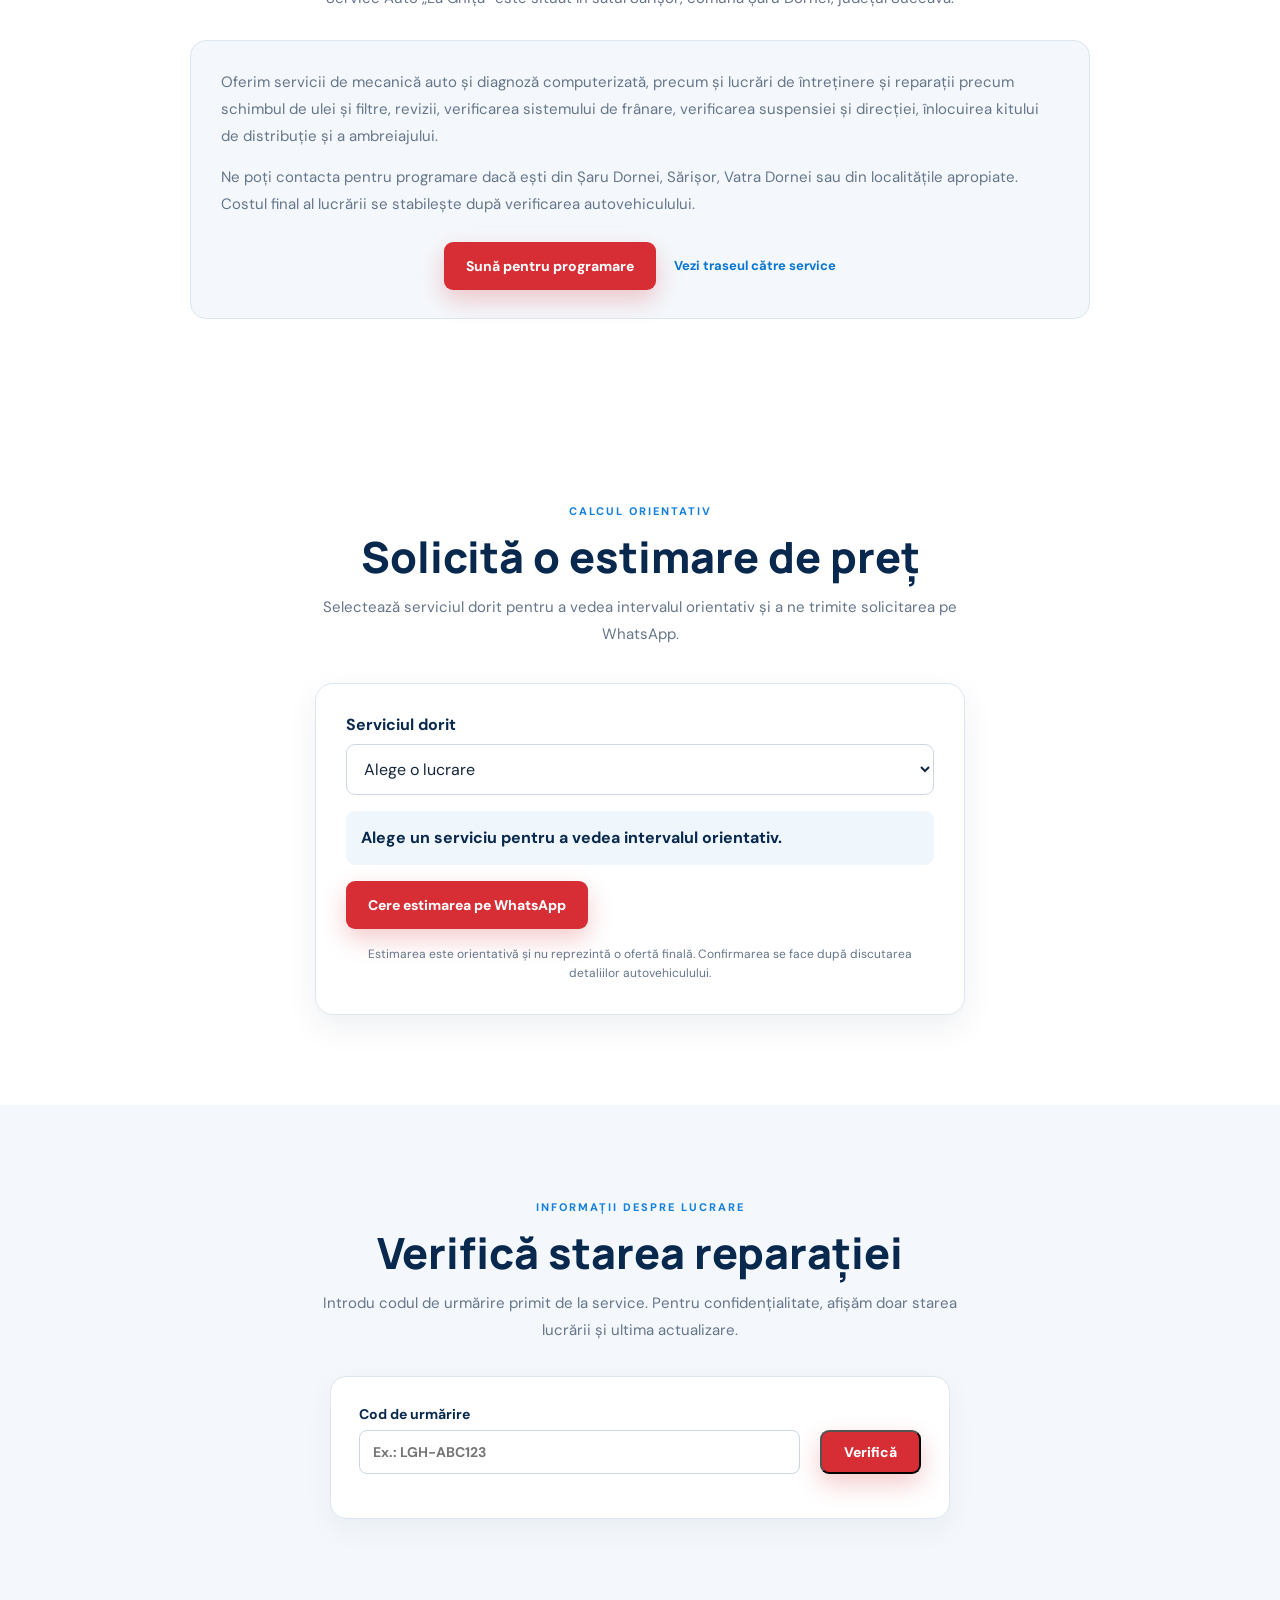
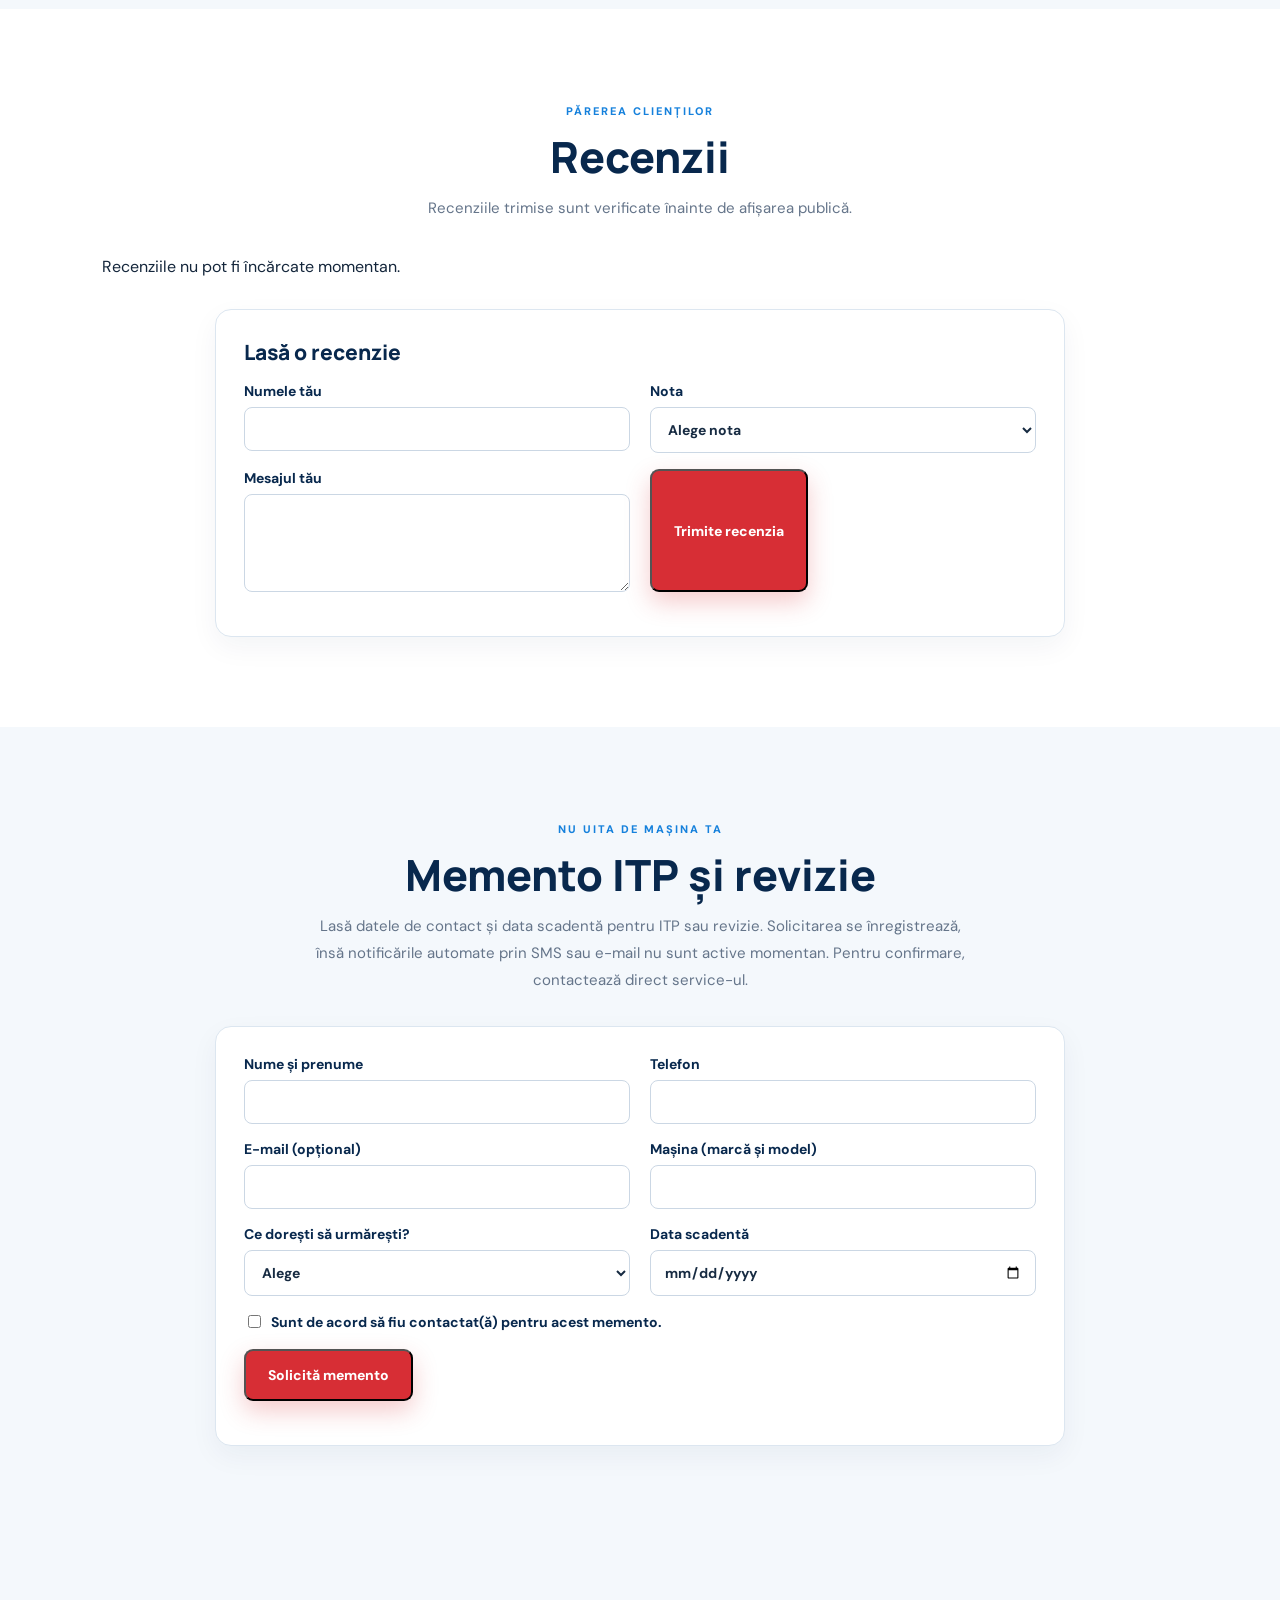
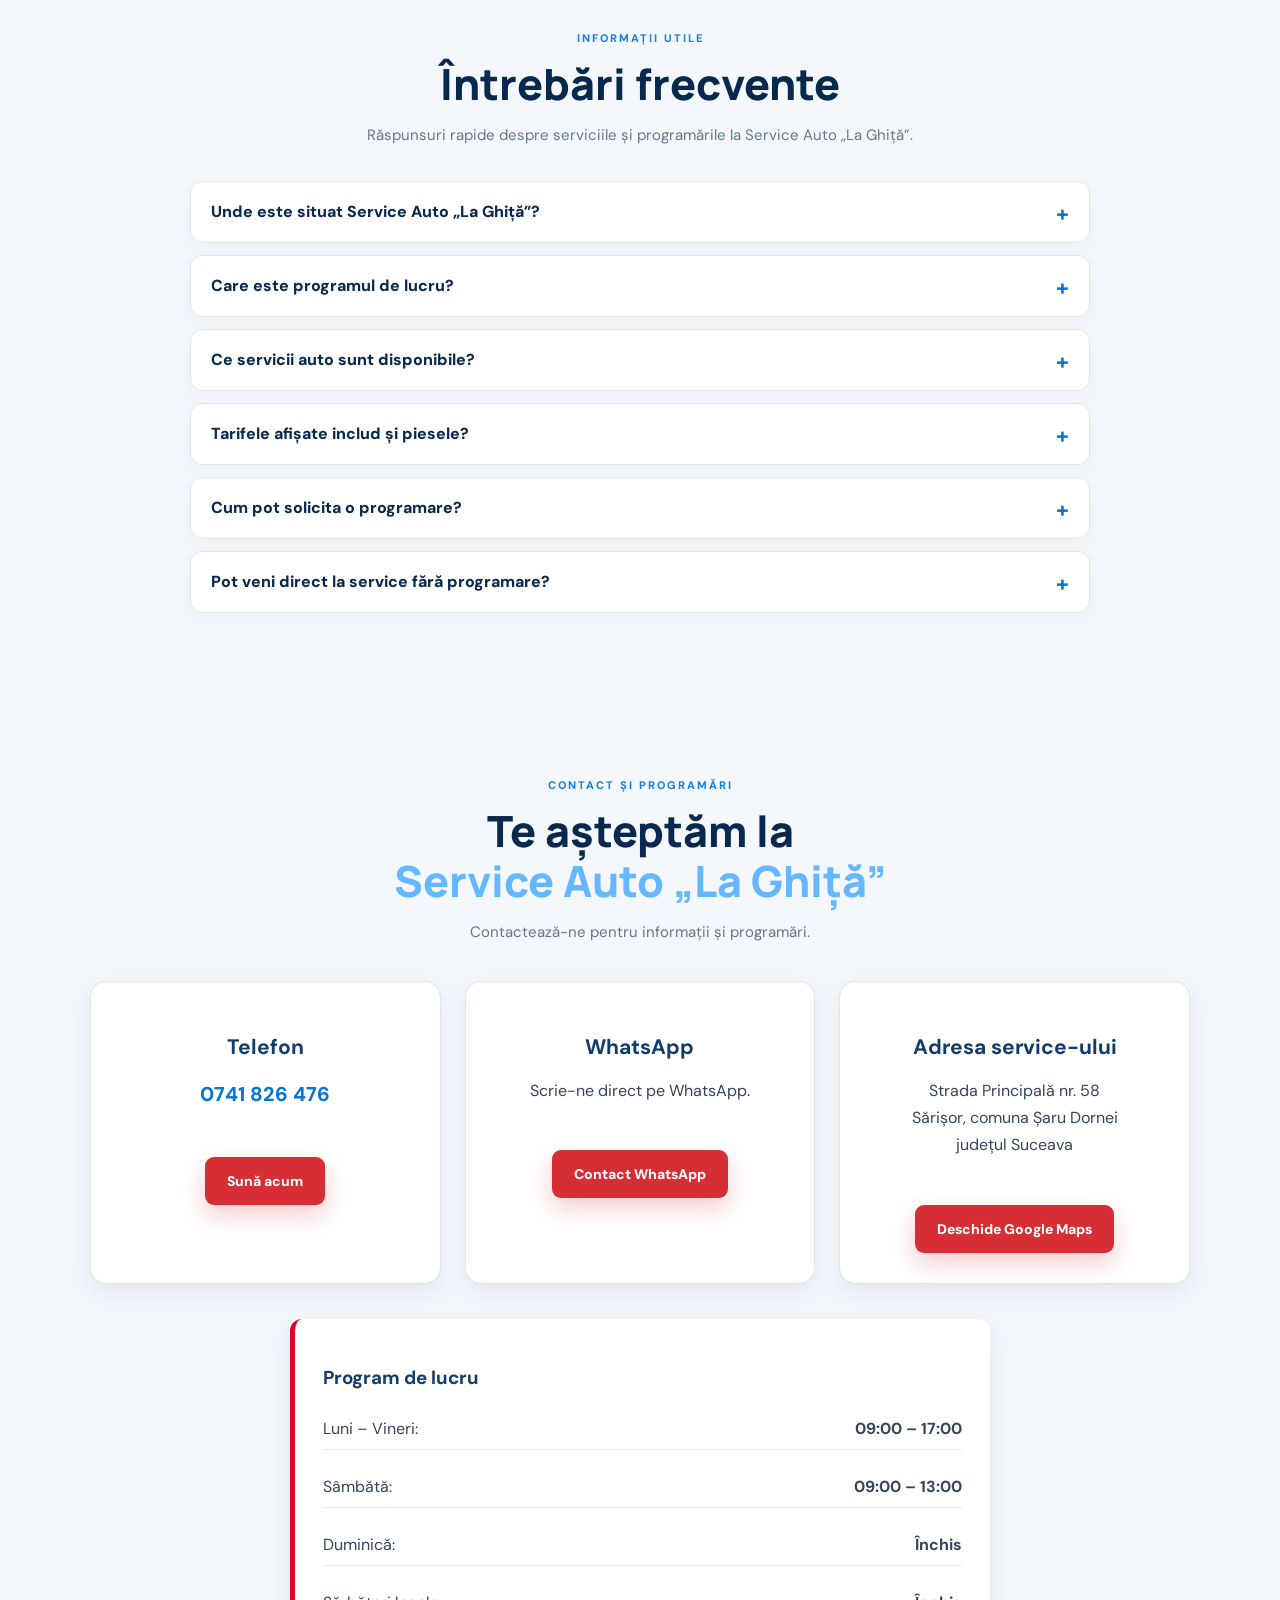
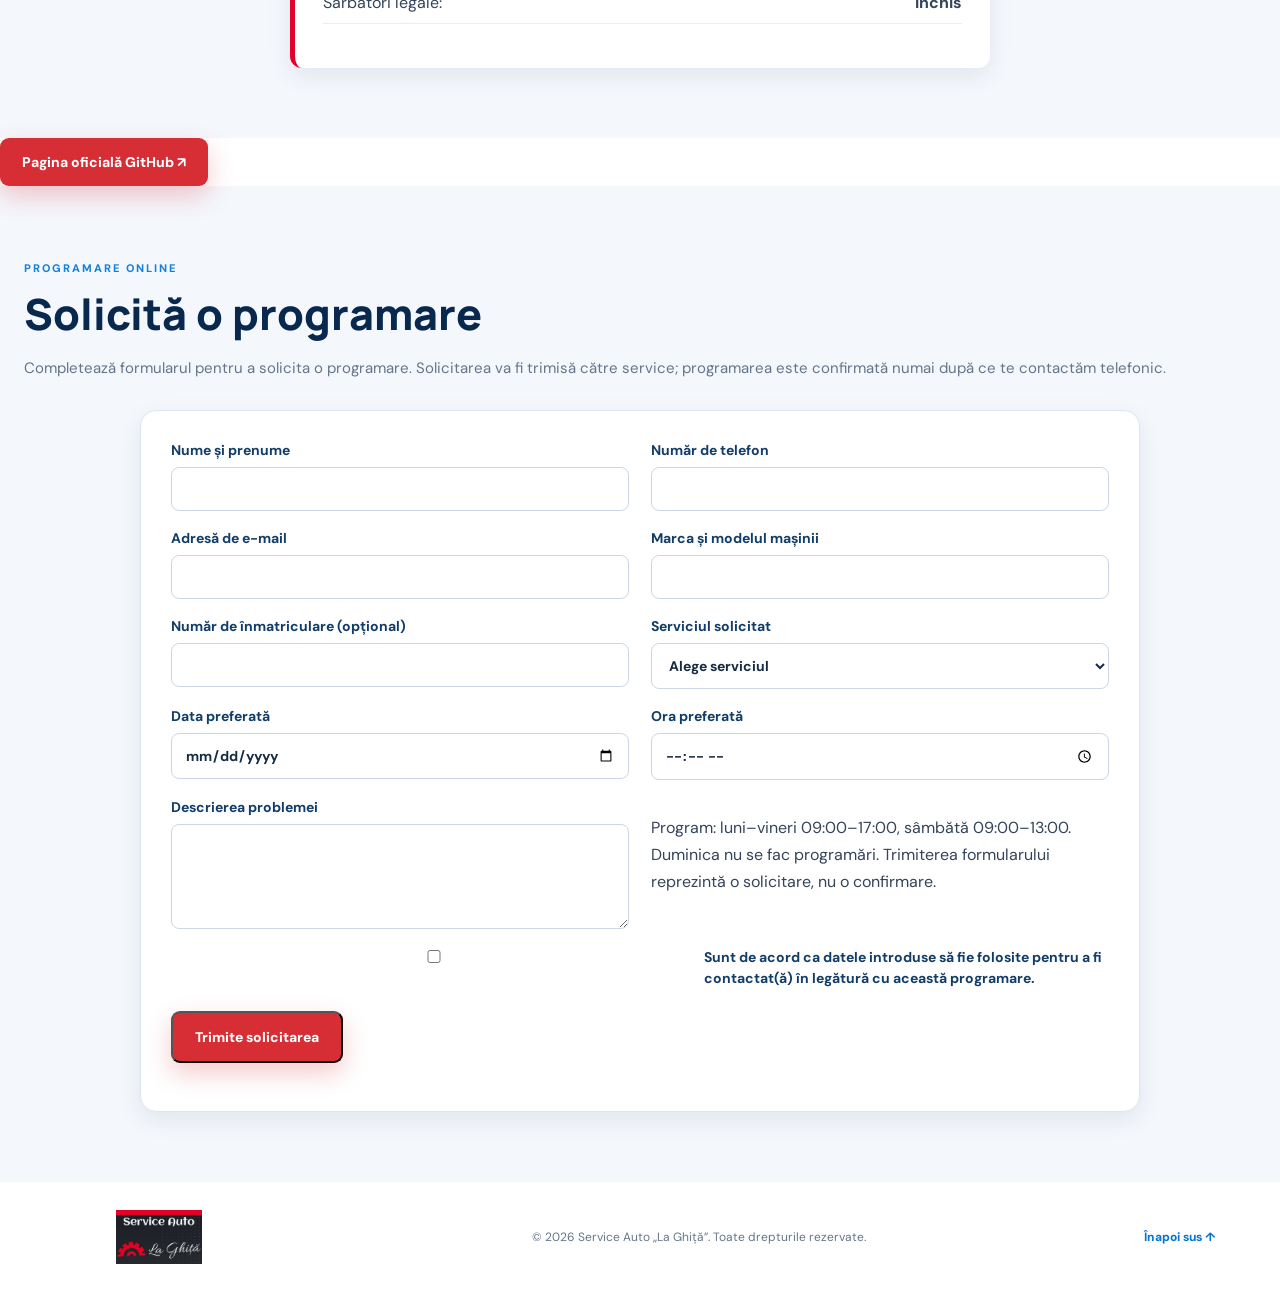
==== commit 5d4f398e: "Elimină complet secțiunea galerie foto din site" ====
--- a/index.html
+++ b/index.html
@@ -72,7 +72,7 @@
   </a>
   <button class="menu-toggle" type="button" aria-label="Deschide meniul" aria-controls="site-navigation" aria-expanded="false">☰</button>
   <nav class="nav" id="site-navigation">
-    <a href="#acasa">Acasă</a><a href="#program">Programul</a><a href="#functii">Funcționalități</a><a href="#servicii">Servicii</a><a href="#galerie">Galerie</a><a href="#estimare">Estimare</a><a href="#urmarire">Reparație</a><a href="#recenzii">Recenzii</a>
+    <a href="#acasa">Acasă</a><a href="#program">Programul</a><a href="#functii">Funcționalități</a><a href="#servicii">Servicii</a><a href="#estimare">Estimare</a><a href="#urmarire">Reparație</a><a href="#recenzii">Recenzii</a>
     <a href="#mementouri">Mementouri</a><a href="#intrebari">Întrebări</a><a href="#contact">Contact</a>
   </nav>
 </header>
@@ -154,16 +154,7 @@
   </div>
 </section>
 
-<section class="section gallery" id="galerie">
-  <div class="section-heading center"><span class="eyebrow">INTERFAȚA APLICAȚIEI</span><h2>Programul în imagini</h2><p>Capturi reale din Service Auto „La Ghiță”, prezentând principalele module ale aplicației.</p></div>
-  <div class="gallery-grid">
-    <figure class="gallery-card"><a href="panou-principal.png" target="_blank" rel="noopener"><img src="panou-principal.png" width="1918" height="934" alt="Panoul principal Service Auto La Ghiță" loading="lazy" decoding="async"></a><figcaption><b>Panou principal</b><span>Indicatori și acces rapid la module</span></figcaption></figure>
-    <figure class="gallery-card"><a href="clienti.png" target="_blank" rel="noopener"><img src="clienti.png" width="1919" height="930" alt="Gestionarea clienților" loading="lazy" decoding="async"></a><figcaption><b>Clienți</b><span>Date și evidența clienților</span></figcaption></figure>
-    <figure class="gallery-card"><a href="autovehicule.png" target="_blank" rel="noopener"><img src="autovehicule.png" width="1919" height="937" alt="Gestionarea autovehiculelor" loading="lazy" decoding="async"></a><figcaption><b>Autovehicule</b><span>Date tehnice și identificare vehicul</span></figcaption></figure>
-    <figure class="gallery-card"><a href="facturare.png" target="_blank" rel="noopener"><img src="facturare.png" width="1913" height="935" alt="Modulul de facturare" loading="lazy" decoding="async"></a><figcaption><b>Facturare</b><span>Modele de factură și documente PDF</span></figcaption></figure>
-    <figure class="gallery-card"><a href="piese-stoc.png" target="_blank" rel="noopener"><img src="piese-stoc.png" width="1916" height="935" alt="Gestionarea pieselor și stocurilor" loading="lazy" decoding="async"></a><figcaption><b>Piese și stoc</b><span>Prețuri, cantități și prag minim de stoc</span></figcaption></figure>
-  </div>
-</section>
+
 
 <section class="section estimate" id="estimare">
   <div class="section-heading center">
--- a/style.css
+++ b/style.css
@@ -207,3 +207,136 @@
 .skip-link{position:fixed;top:10px;left:10px;z-index:10000;padding:12px 16px;background:#fff;color:#08284d;border:2px solid #0875d1;border-radius:8px;font-weight:800;transform:translateY(-160%);transition:transform .15s ease}
 .skip-link:focus{transform:translateY(0);outline:3px solid #1681dc;outline-offset:3px}
 @media(prefers-reduced-motion:reduce){.skip-link{transition:none}}
+
+
+/* Galerie: capturi incadrate uniform, fara taierea continutului */
+.gallery-grid{
+  grid-template-columns:repeat(2,minmax(0,1fr));
+  align-items:stretch;
+  gap:28px;
+  max-width:1180px;
+}
+.gallery-card{
+  display:flex;
+  flex-direction:column;
+  border:1px solid #dce7f2;
+  border-radius:18px;
+  background:#fff;
+  box-shadow:0 10px 28px rgba(8,40,77,.09);
+  transition:transform .2s ease,box-shadow .2s ease;
+}
+.gallery-card:hover{
+  transform:translateY(-3px);
+  box-shadow:0 16px 36px rgba(8,40,77,.14);
+}
+.gallery-card>a{
+  aspect-ratio:16/9;
+  display:flex;
+  align-items:center;
+  justify-content:center;
+  padding:10px;
+  background:linear-gradient(145deg,#eef4fa,#e4edf6);
+}
+.gallery-card img{
+  width:100%;
+  height:100%;
+  aspect-ratio:auto;
+  object-fit:contain;
+  object-position:center;
+  border-radius:8px;
+  transition:transform .2s ease;
+}
+.gallery-card>a:hover img{transform:scale(1.015)}
+.gallery-card figcaption{
+  flex:1;
+  min-height:82px;
+  justify-content:center;
+  padding:16px 19px;
+}
+@media(max-width:680px){
+  .gallery-grid{grid-template-columns:1fr;gap:18px;margin-top:28px}
+  .gallery-card>a{padding:7px}
+  .gallery-card figcaption{min-height:74px;padding:13px 15px}
+}
+@media(prefers-reduced-motion:reduce){
+  .gallery-card,.gallery-card img{transition:none}
+  .gallery-card:hover{transform:none}
+}
+
+
+/* Galerie compacta: miniaturi mai mici pe desktop si mobil */
+.gallery-grid{
+  grid-template-columns:repeat(3,minmax(0,1fr));
+  max-width:980px;
+  gap:18px;
+  margin-top:30px;
+}
+.gallery-card>a{
+  aspect-ratio:16/9;
+  padding:7px;
+}
+.gallery-card figcaption{
+  min-height:66px;
+  padding:12px 14px;
+}
+.gallery-card figcaption b{font-size:14px}
+.gallery-card figcaption span{font-size:12px;line-height:1.4}
+@media(max-width:900px){
+  .gallery-grid{grid-template-columns:repeat(2,minmax(0,1fr));max-width:760px;gap:16px}
+}
+@media(max-width:520px){
+  .gallery-grid{grid-template-columns:repeat(2,minmax(0,1fr));gap:10px;margin-top:22px}
+  .gallery-card>a{padding:5px}
+  .gallery-card figcaption{min-height:60px;padding:9px}
+  .gallery-card figcaption b{font-size:12px}
+  .gallery-card figcaption span{font-size:11px}
+}
+
+
+/* Galerie: toate cele 5 capturi pe un singur rand, in format miniatura */
+#galerie .gallery-grid{
+  display:flex !important;
+  flex-flow:row nowrap !important;
+  align-items:stretch;
+  justify-content:center;
+  gap:12px;
+  width:100%;
+  max-width:1180px;
+  margin:28px auto 0;
+  overflow-x:auto;
+  padding:4px 2px 14px;
+  scroll-snap-type:x mandatory;
+}
+#galerie .gallery-card{
+  flex:1 1 0;
+  min-width:0;
+  max-width:220px;
+  border-radius:12px;
+  overflow:hidden;
+  scroll-snap-align:start;
+}
+#galerie .gallery-card>a{
+  display:block;
+  aspect-ratio:16/9;
+  padding:5px;
+}
+#galerie .gallery-card img{
+  display:block;
+  width:100%;
+  height:100%;
+  object-fit:contain;
+}
+#galerie .gallery-card figcaption{
+  min-height:52px;
+  padding:8px 9px;
+  gap:3px;
+}
+#galerie .gallery-card figcaption b{font-size:12px;line-height:1.25}
+#galerie .gallery-card figcaption span{font-size:10px;line-height:1.3}
+@media(max-width:700px){
+  #galerie .gallery-grid{justify-content:flex-start;gap:9px}
+  #galerie .gallery-card{flex:0 0 138px;max-width:138px}
+  #galerie .gallery-card figcaption{min-height:48px;padding:7px}
+  #galerie .gallery-card figcaption b{font-size:11px}
+  #galerie .gallery-card figcaption span{font-size:9px}
+}
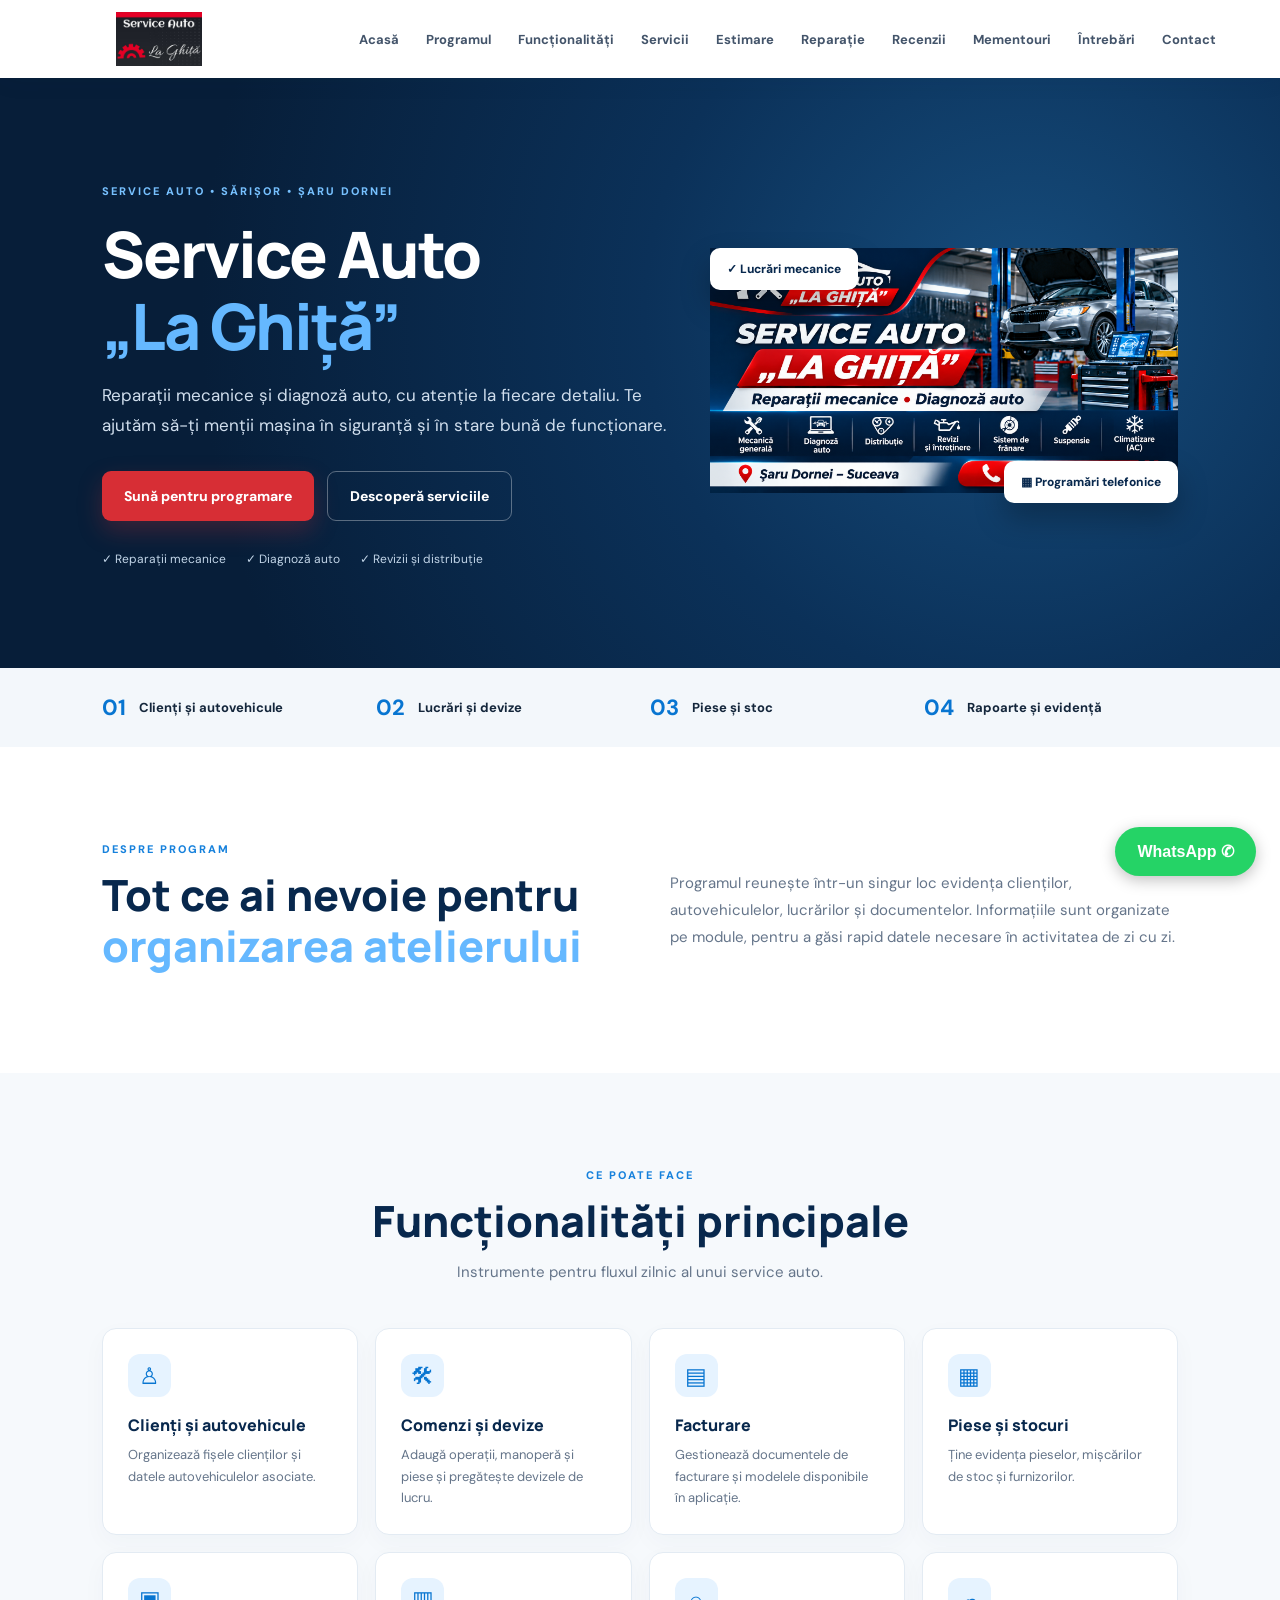
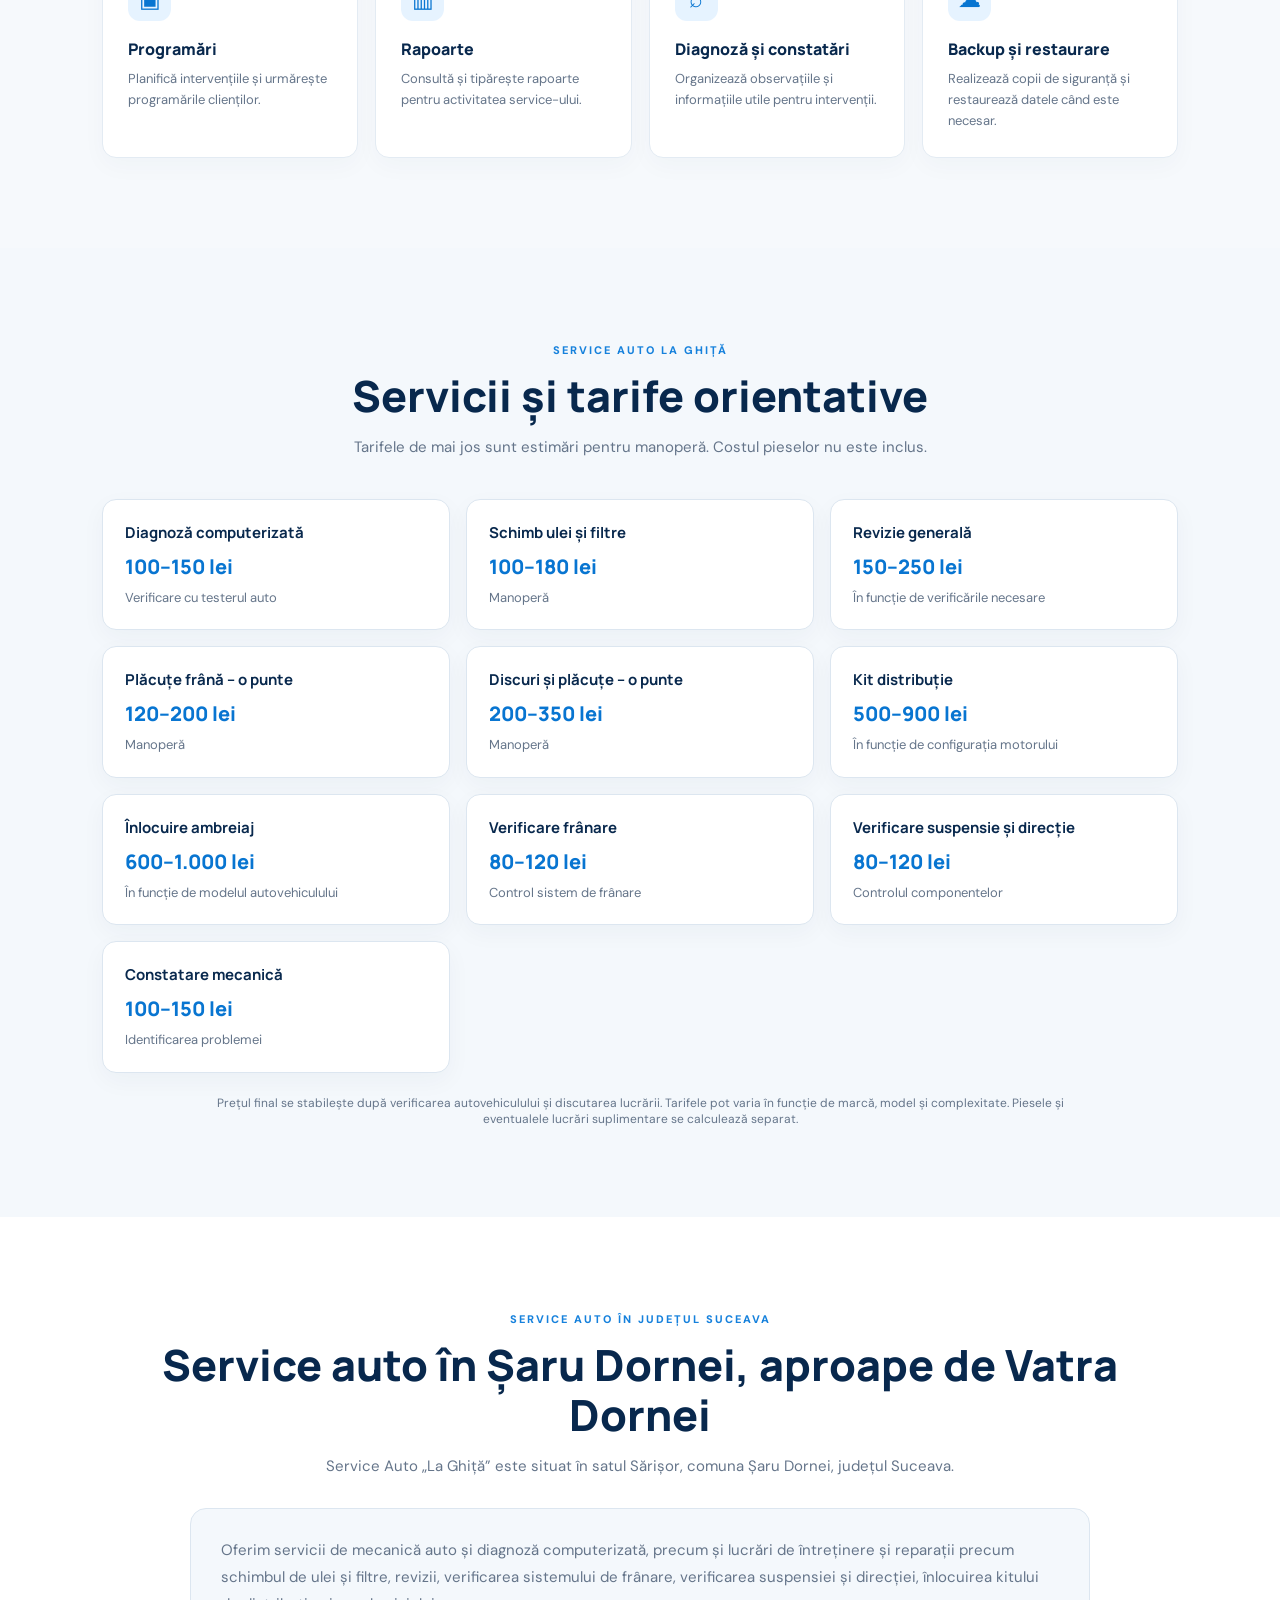
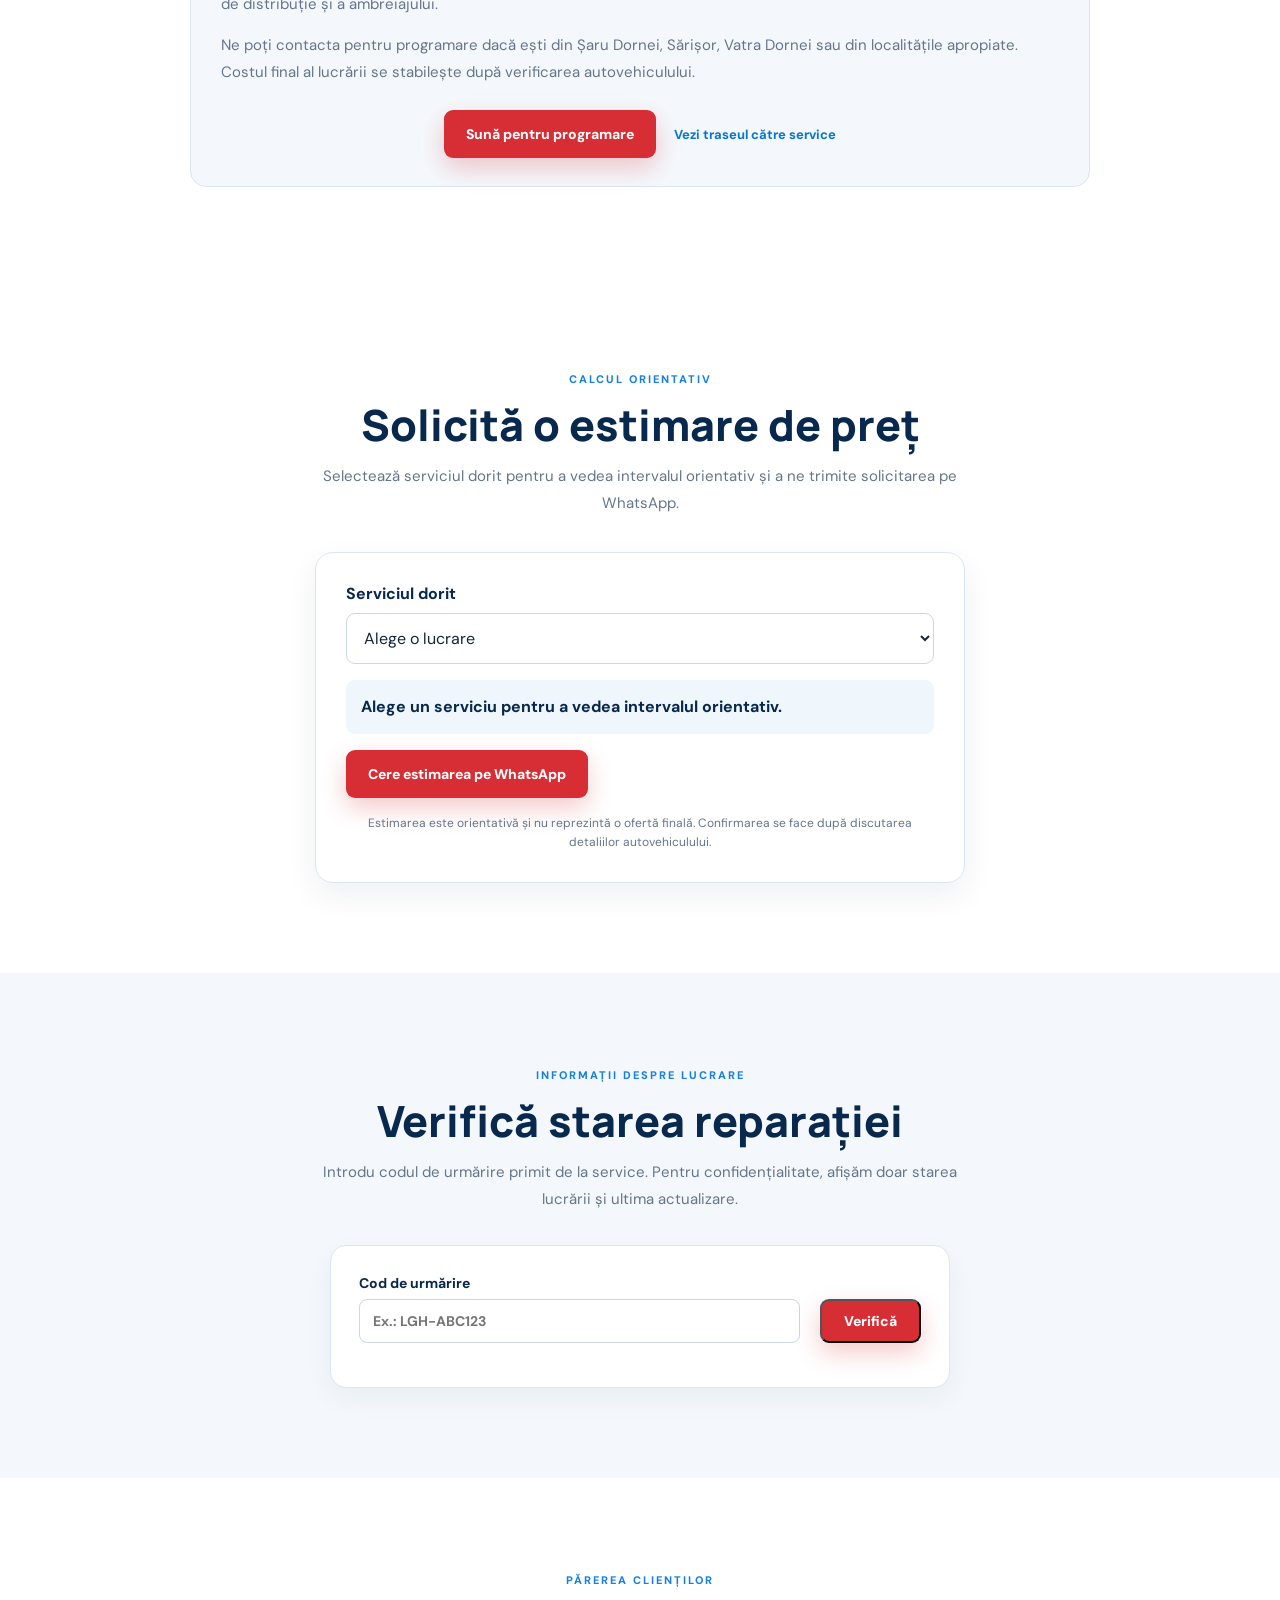
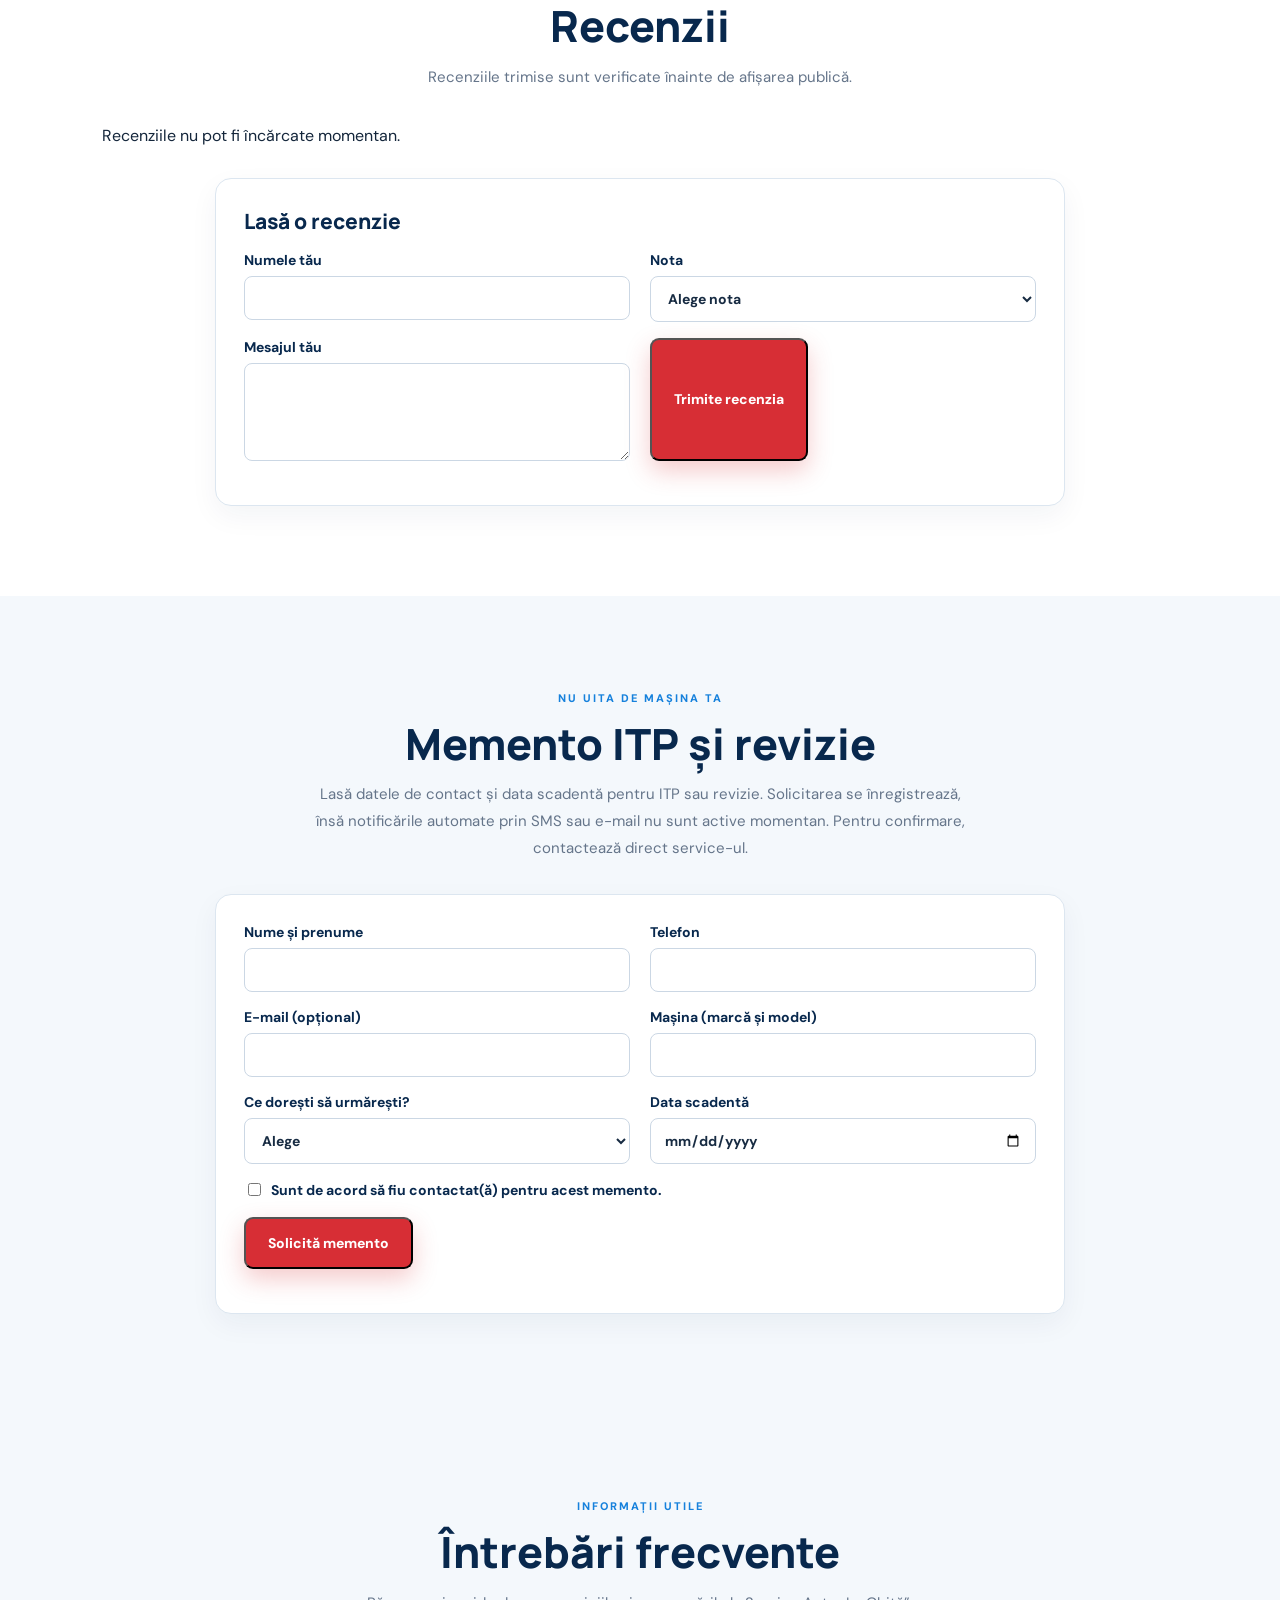
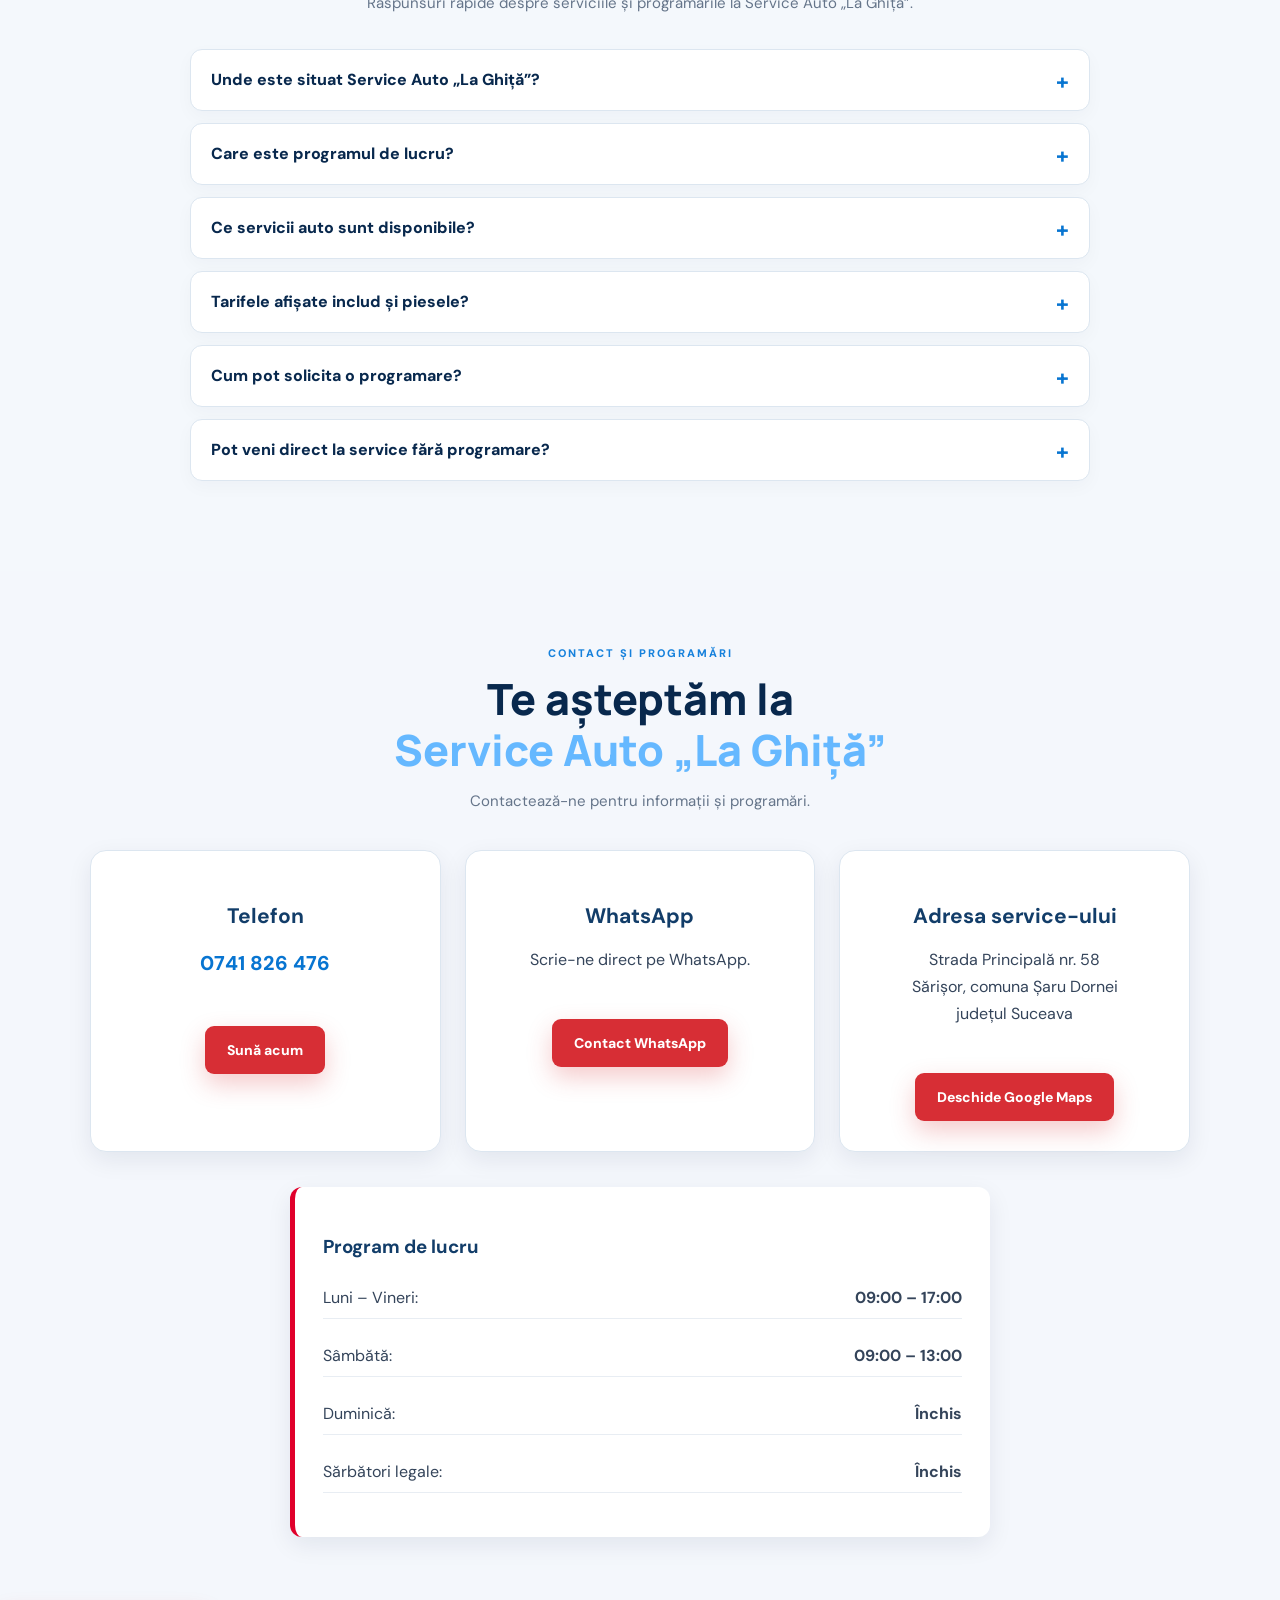
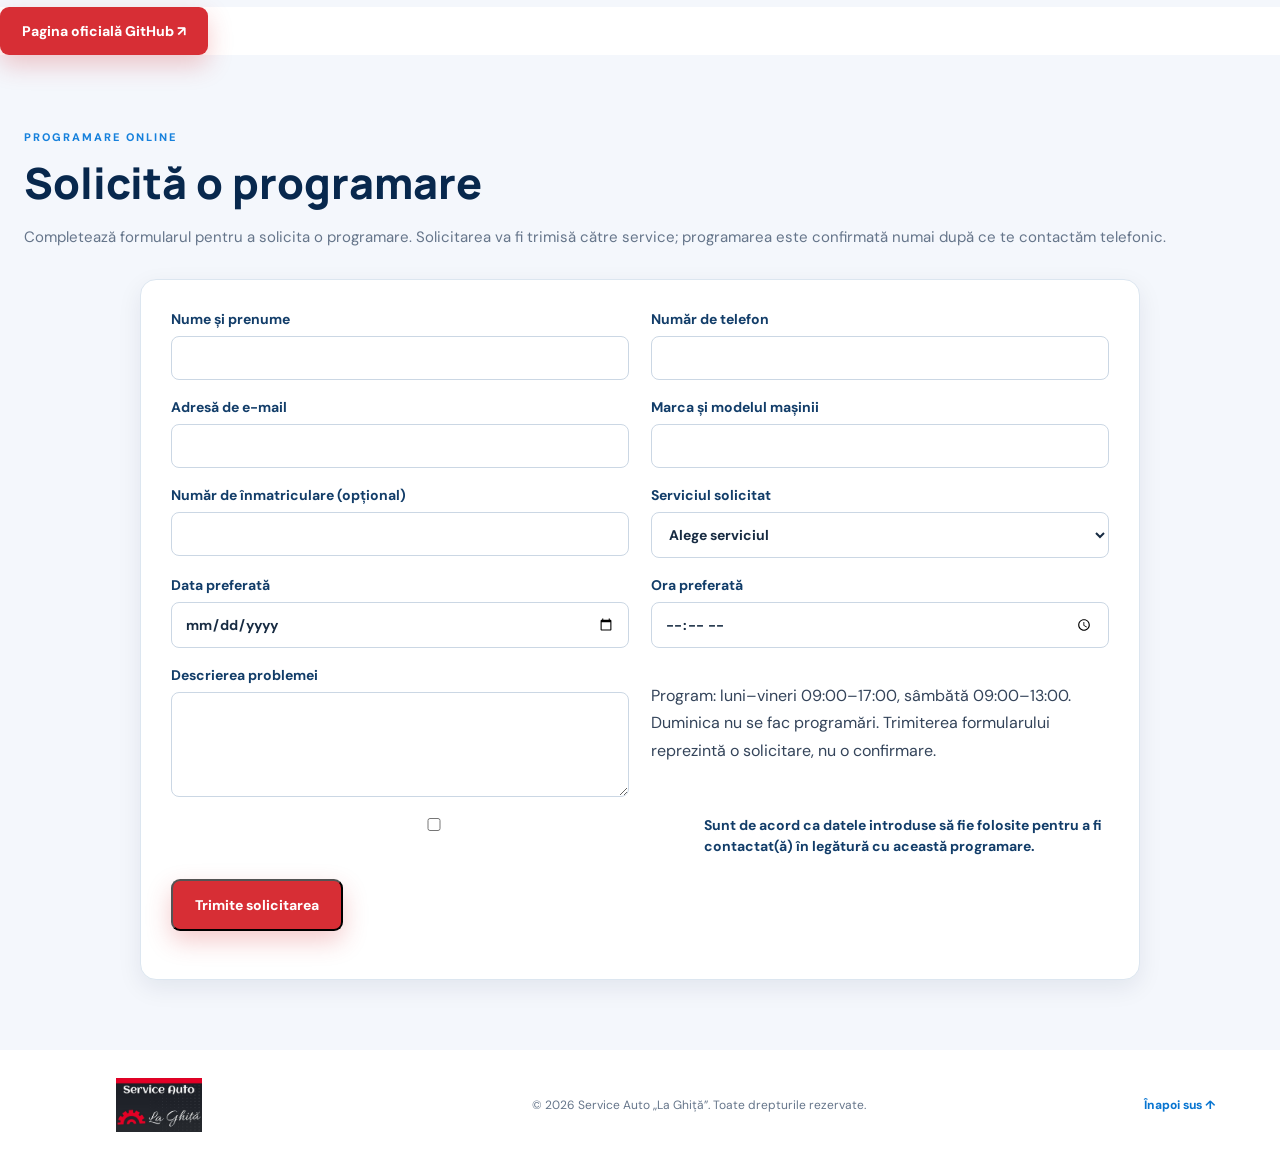
==== commit 66dec604: "Redesign homepage hero for La Ghita auto service" ====
--- a/index.html
+++ b/index.html
@@ -80,19 +80,18 @@
 <main id="main-content">
 <section class="hero" id="acasa">
   <div class="hero-content">
-    <span class="eyebrow">SOLUȚIE PENTRU SERVICE-URI AUTO</span>
-    <h1>Organizează-ți service-ul.<br><em>Mai simplu. Mai eficient.</em></h1>
-    <p>Service Auto „La Ghiță” este un program pentru gestionarea activității unui atelier auto: de la clienți și autovehicule până la devize, facturi, stocuri și rapoarte.</p>
+    <span class="eyebrow">SERVICE AUTO • SĂRIȘOR • ȘARU DORNEI</span>
+    <h1>Service Auto<br><em>„La Ghiță”</em></h1>
+    <p>Reparații mecanice și diagnoză auto, cu atenție la fiecare detaliu. Te ajutăm să-ți menții mașina în siguranță și în stare bună de funcționare.</p>
     <div class="hero-actions">
-      <a class="btn btn-primary" href="#contact">Contactează service-ul</a>
-      <a class="btn btn-ghost" href="#servicii">Vezi serviciile</a>
-    </div>
-    <div class="hero-meta"><span>✓ Pentru Windows</span><span>✓ Funcționare offline</span><span>✓ Interfață în limba română</span></div>
-  </div>
-  <div class="hero-art" aria-label="Ilustrație grafică service auto">
-    <div class="glow"></div><div class="gear">⚙</div>
-    <div class="car-card"><div class="car">🚘</div><div class="screen-lines"><i></i><i></i><i></i></div><b>GESTIUNE SERVICE AUTO</b><small>Clienți · Devize · Facturi · Stoc</small></div>
-    <div class="floating-tag tag-one">✓ Devize și facturi</div><div class="floating-tag tag-two">▦ Programări</div>
+      <a class="btn btn-primary" href="tel:+40741826476">Sună pentru programare</a>
+      <a class="btn btn-ghost" href="#servicii">Descoperă serviciile</a>
+    </div>
+    <div class="hero-meta"><span>✓ Reparații mecanice</span><span>✓ Diagnoză auto</span><span>✓ Revizii și distribuție</span></div>
+  </div>
+  <div class="hero-art" aria-label="Service Auto La Ghiță">
+    <div class="hero-photo-frame"><img src="imagine-prezentare.png" alt="Service Auto La Ghiță – imagine de prezentare"></div>
+    <div class="floating-tag tag-one">✓ Lucrări mecanice</div><div class="floating-tag tag-two">▦ Programări telefonice</div>
   </div>
 </section>
 
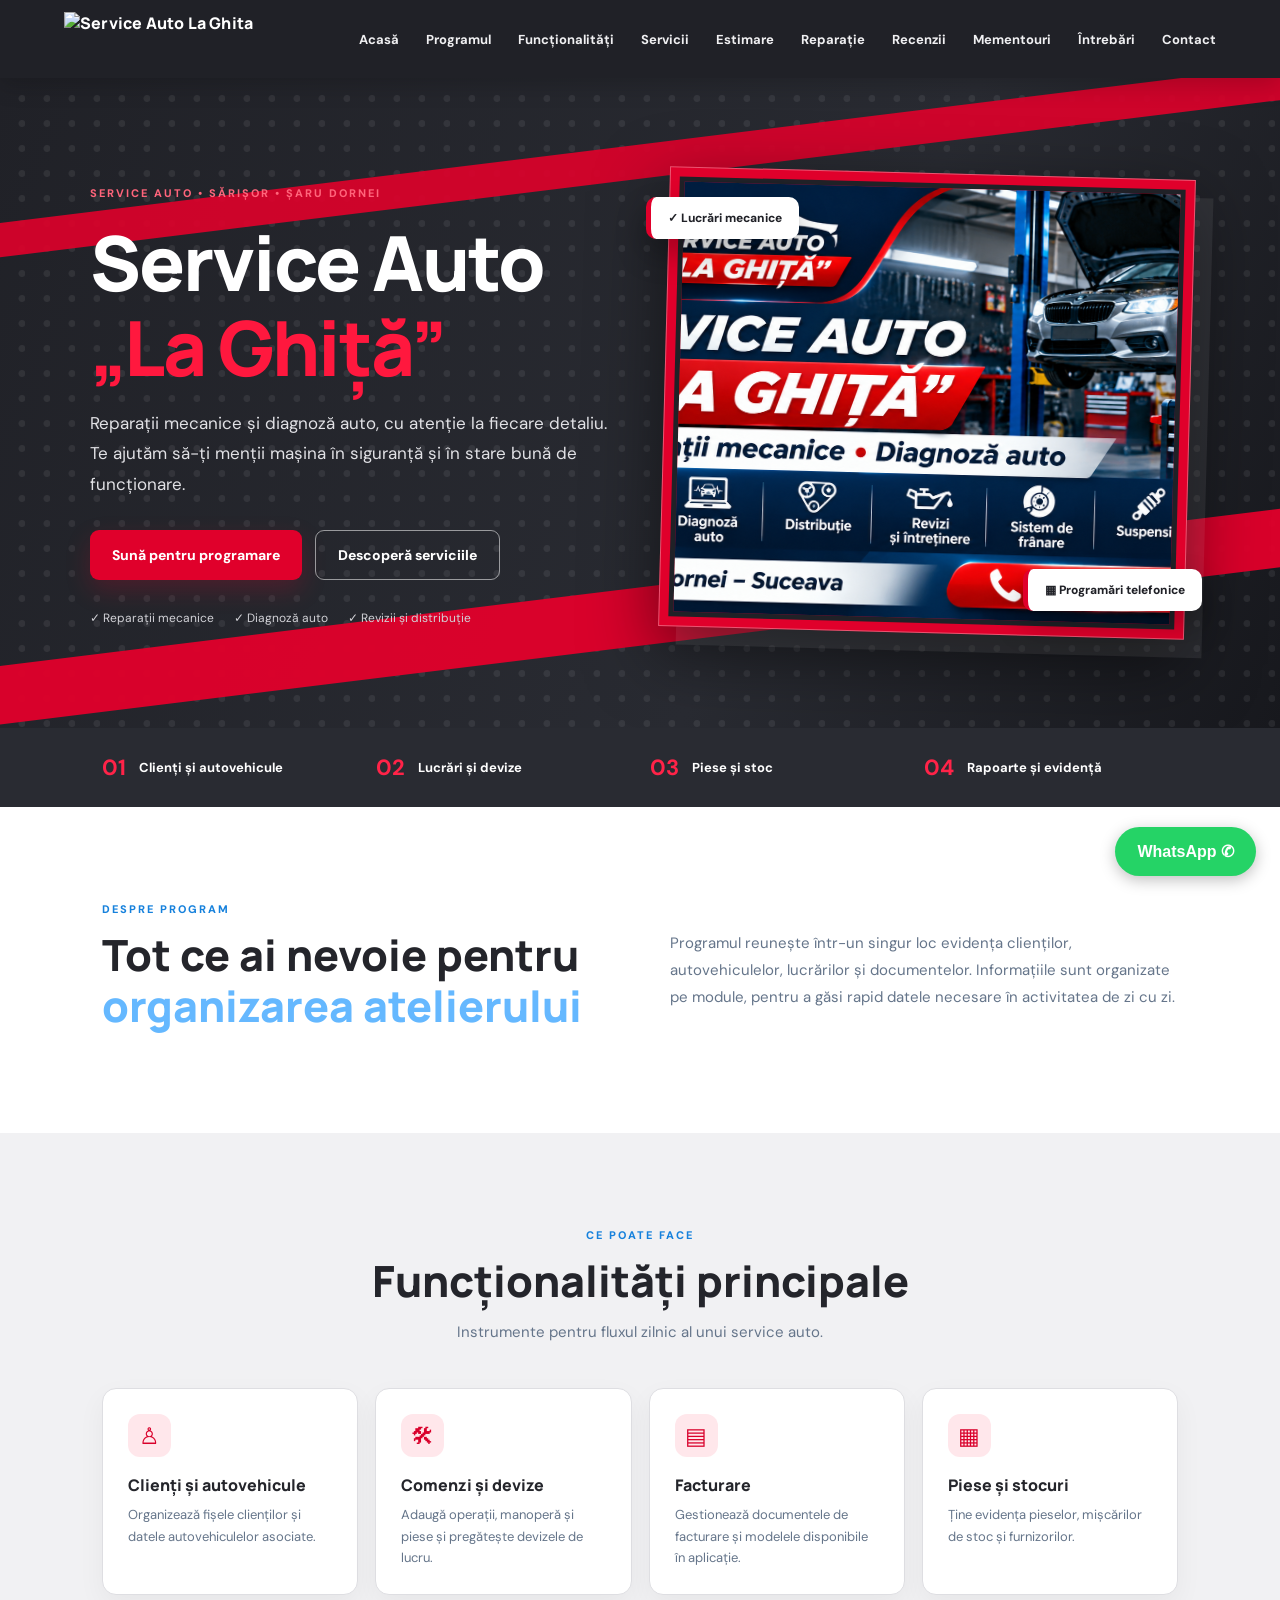
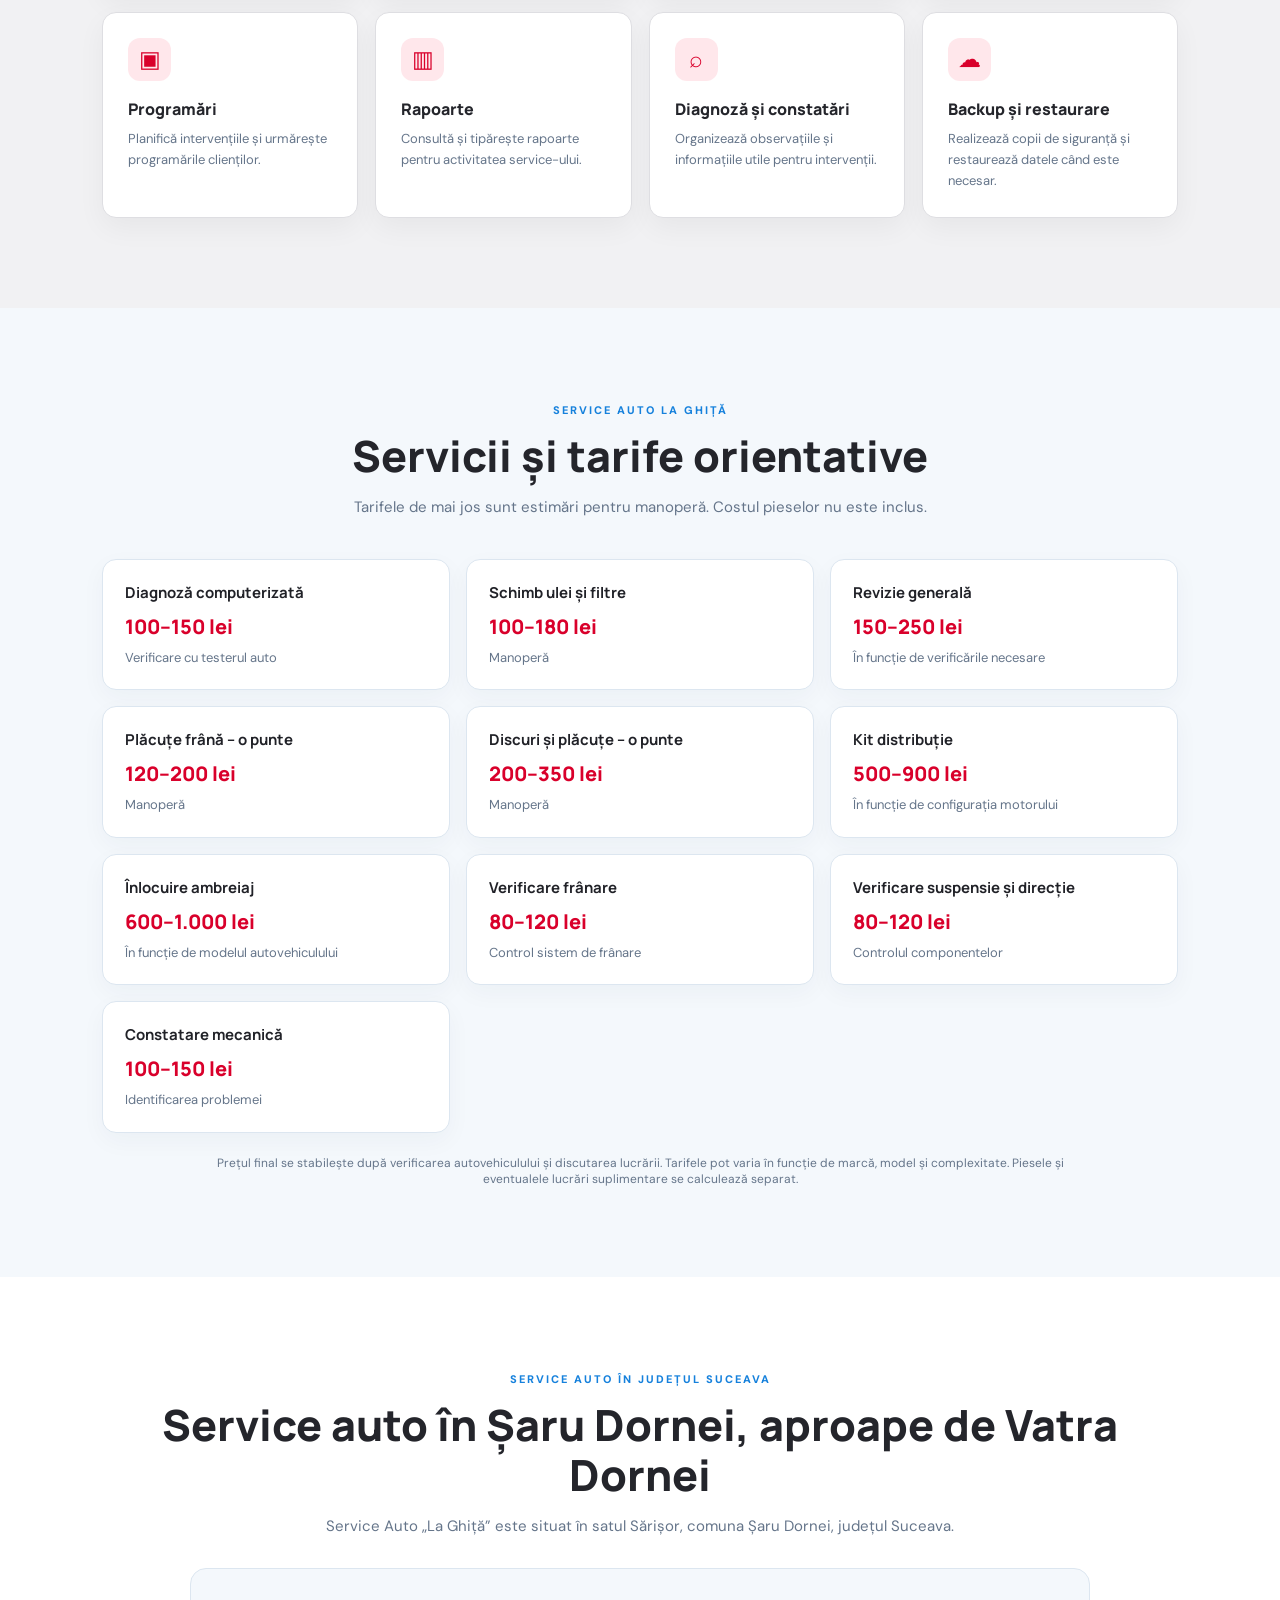
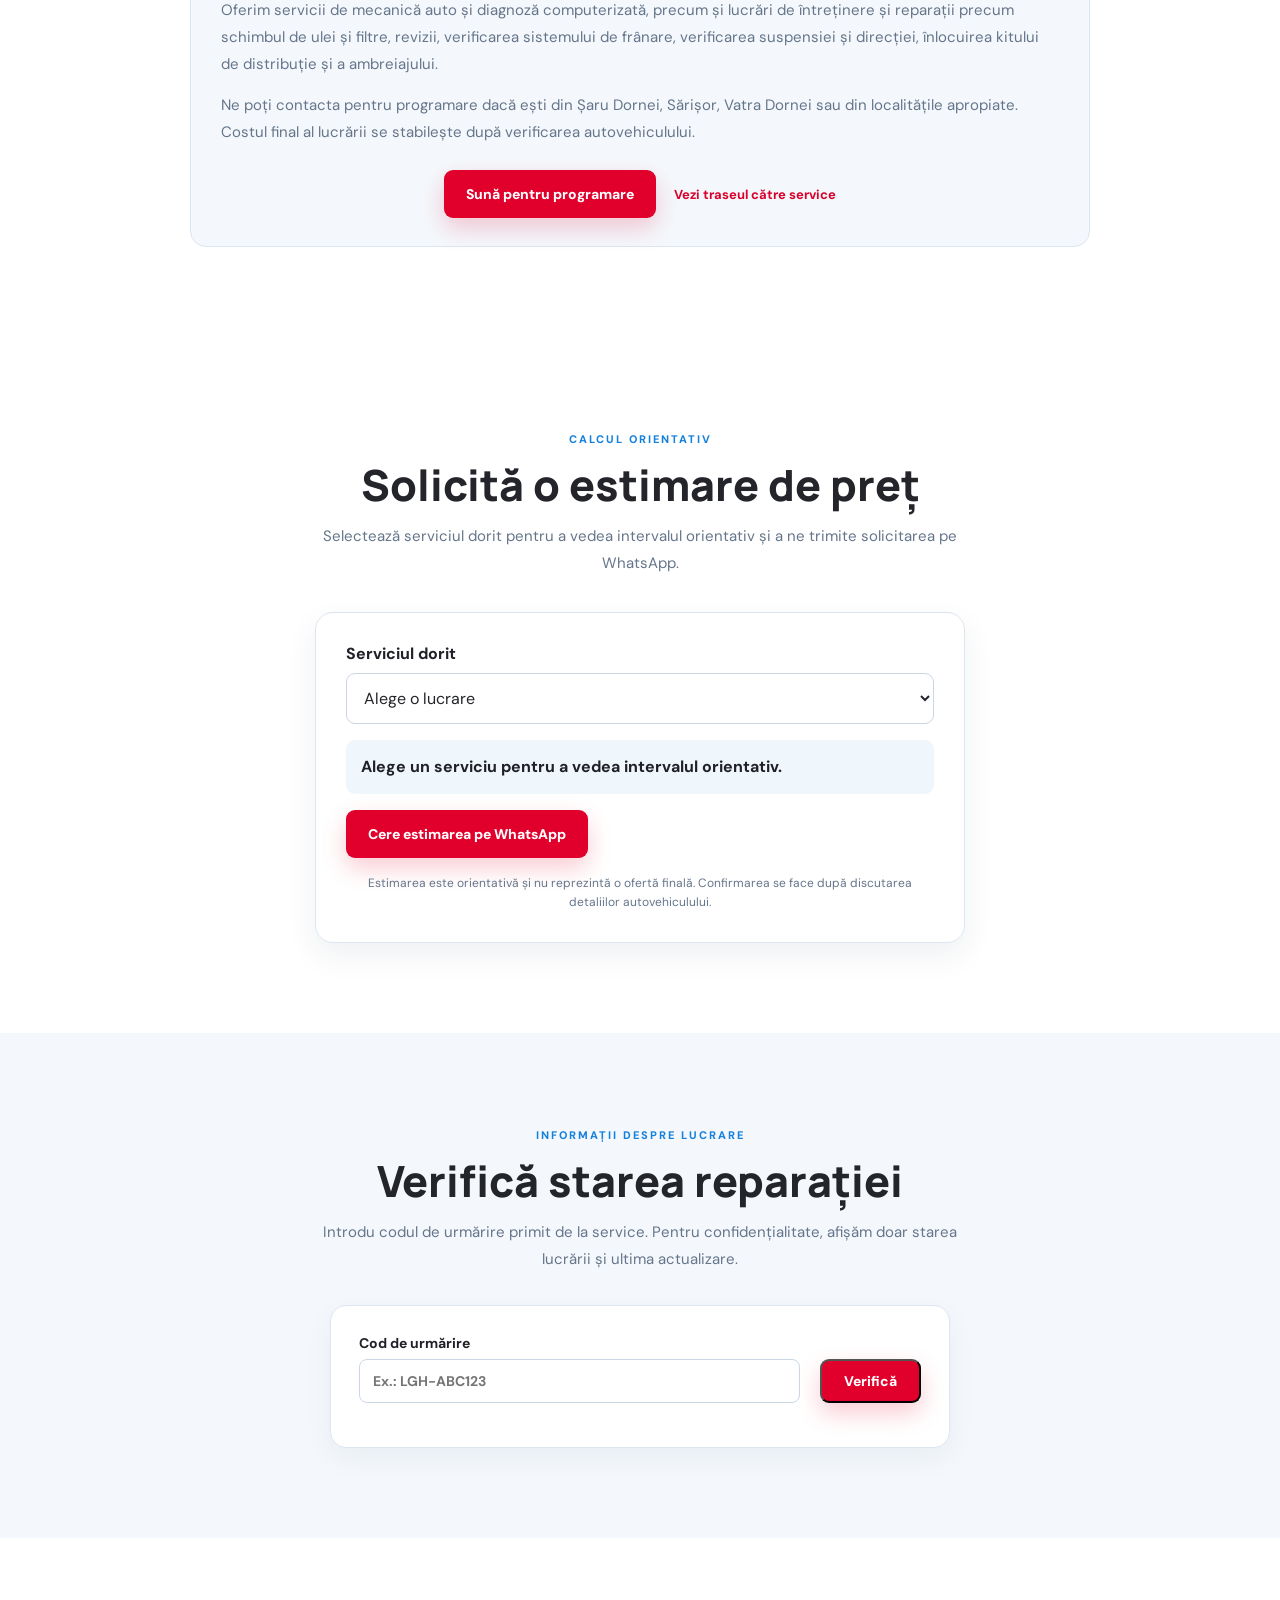
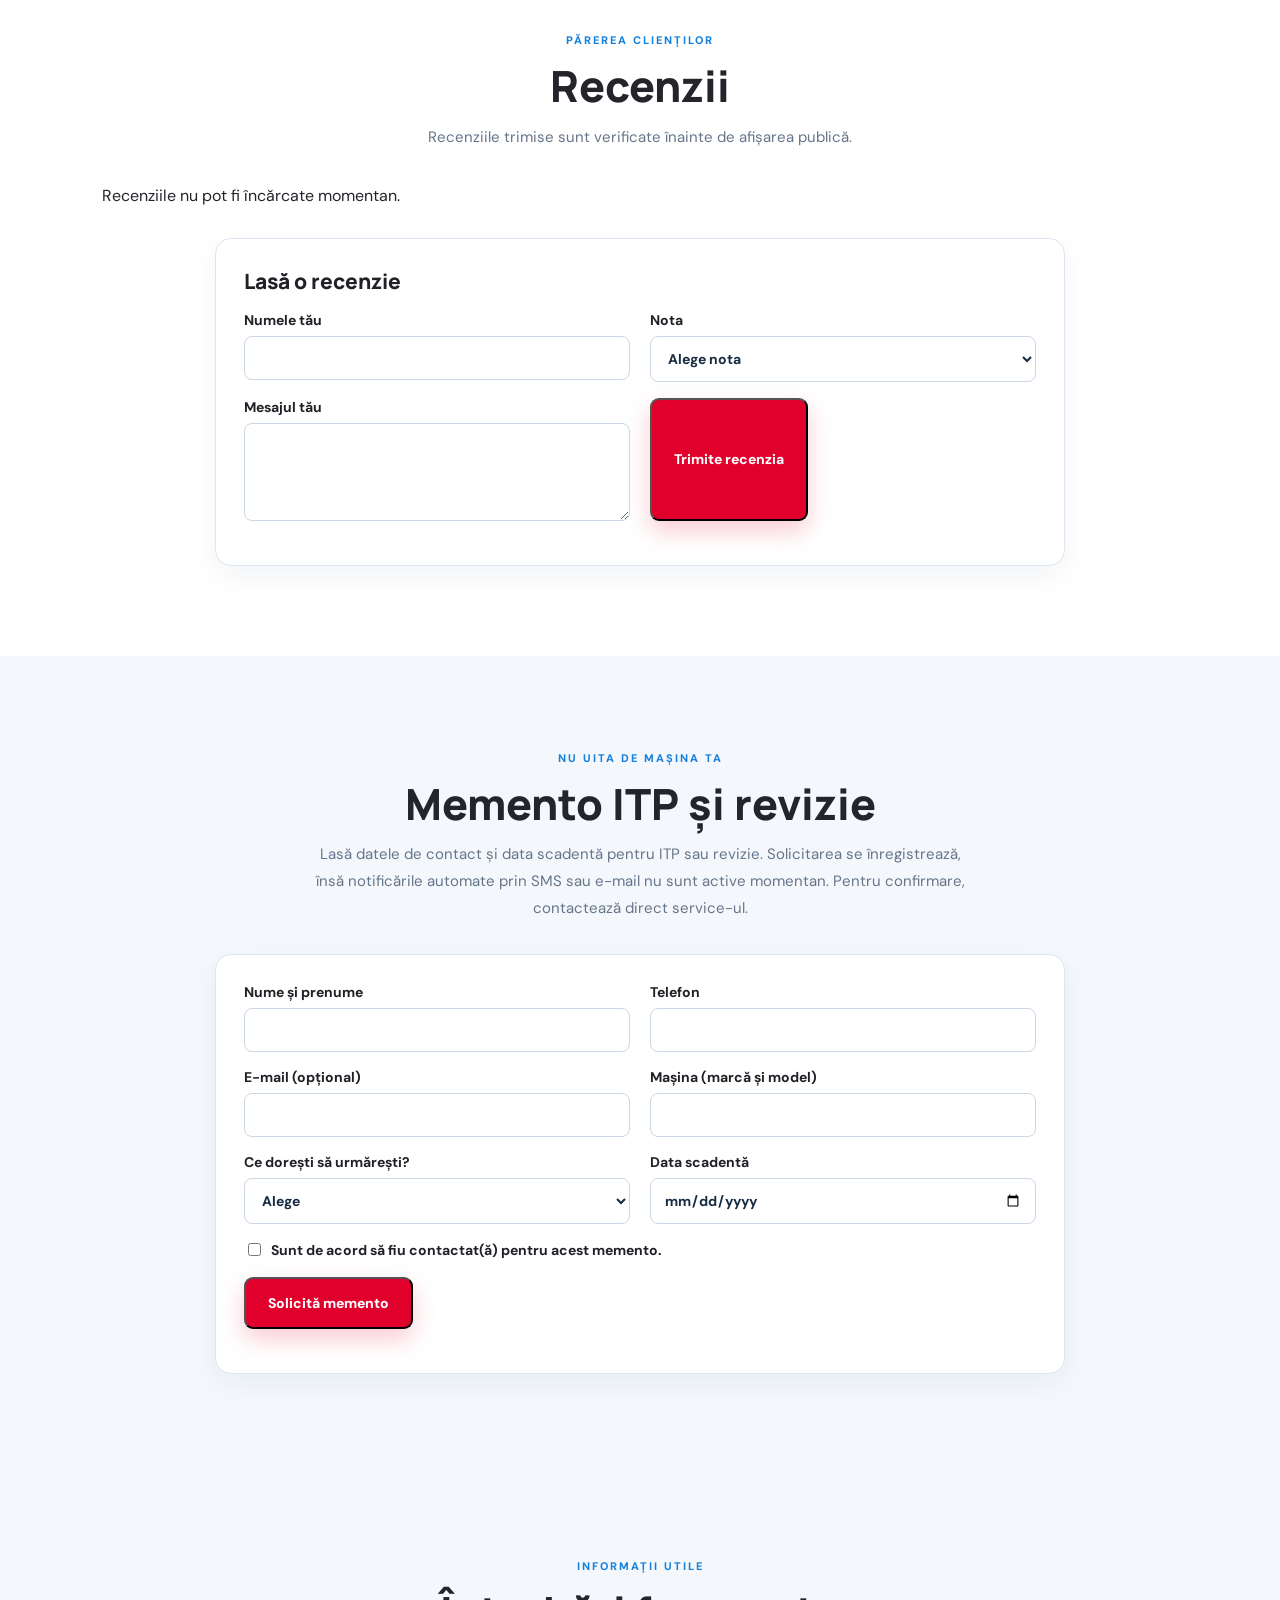
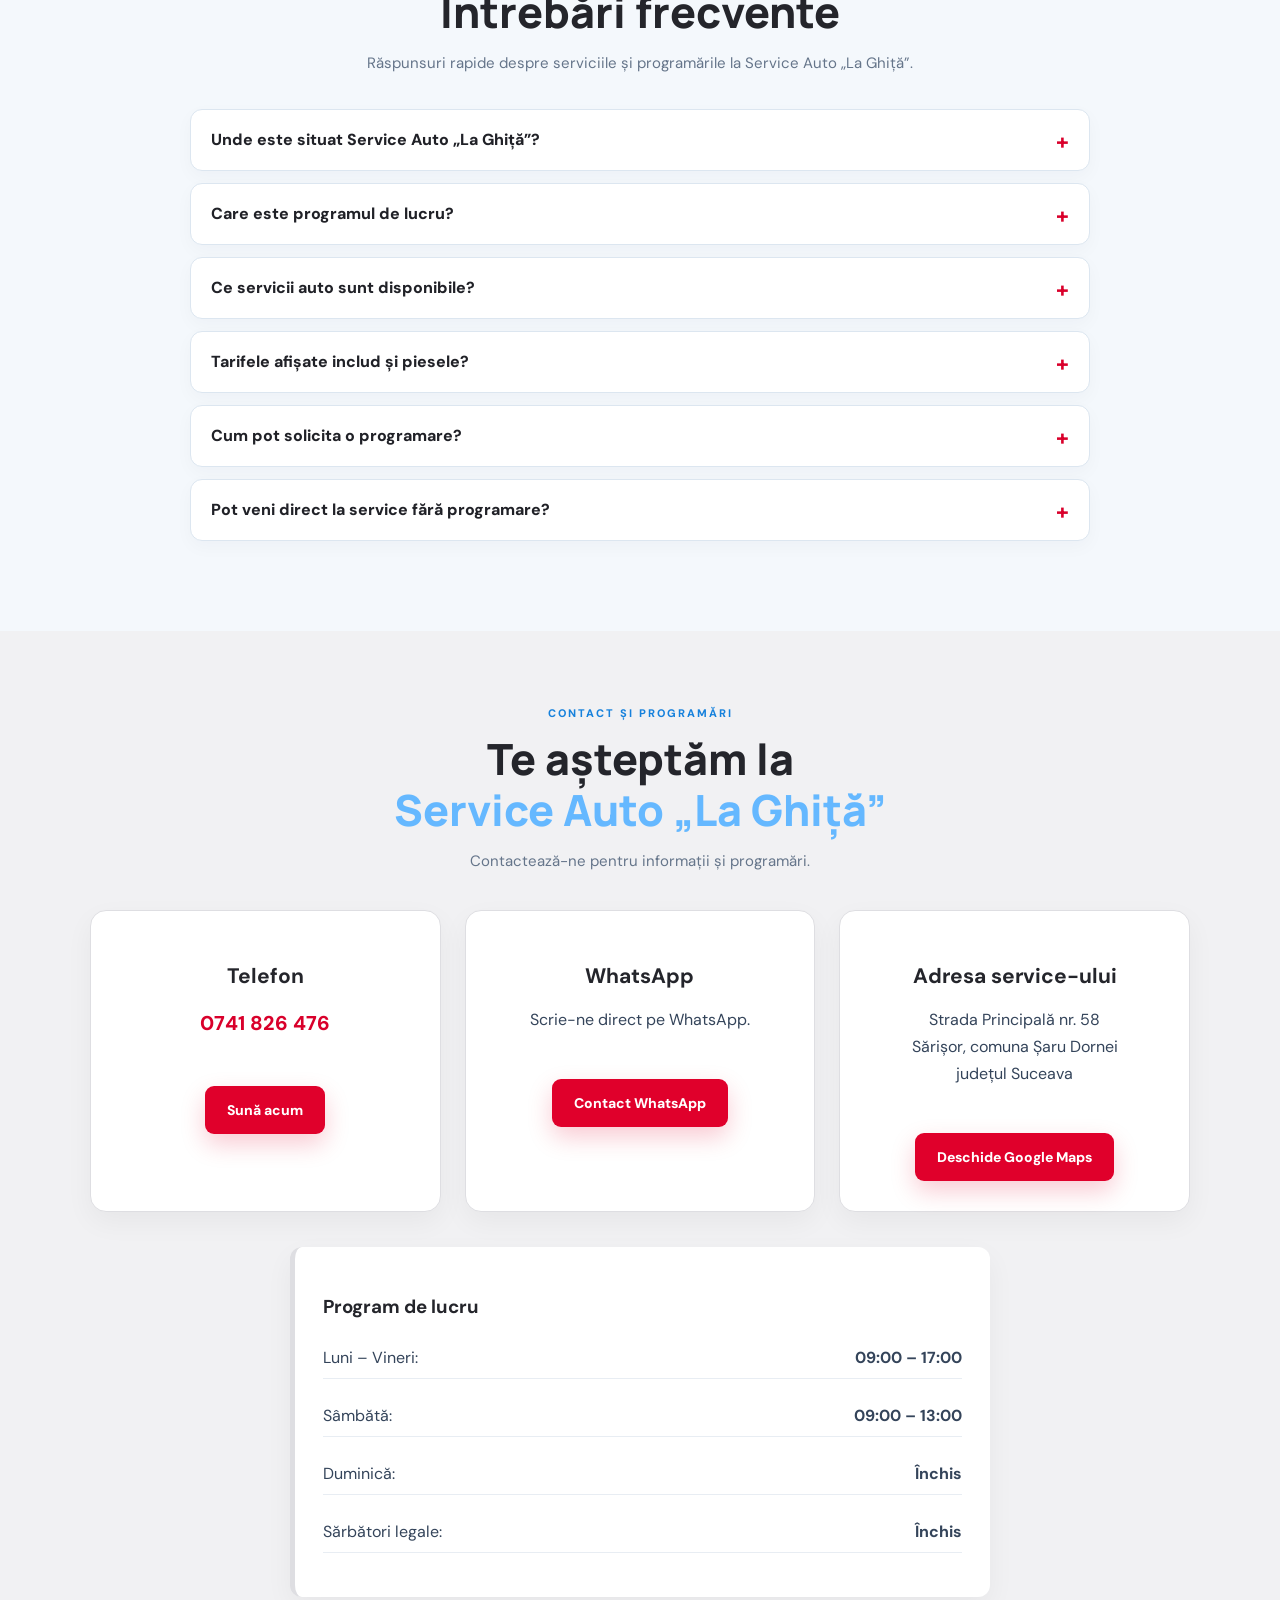
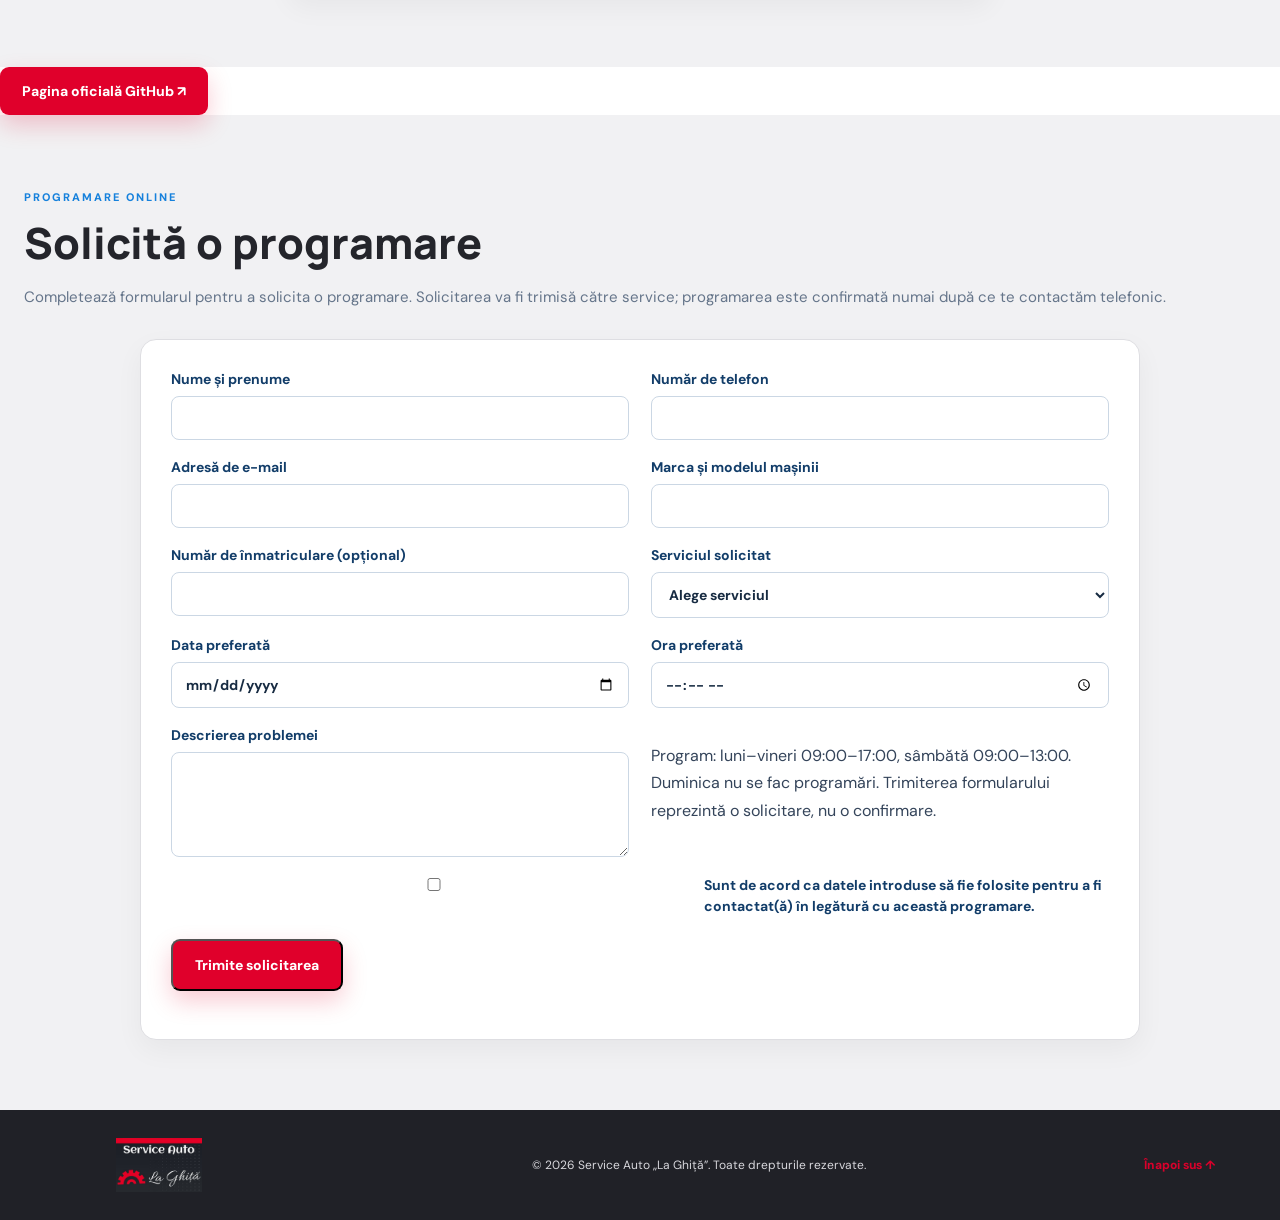
==== commit d4202269: "Înlocuiește logo-ul din antet cu noul logo La Ghiță" ====
--- a/index.html
+++ b/index.html
@@ -68,7 +68,7 @@
 <a class="skip-link" href="#main-content">Sari la conținut</a>
 <header class="site-header">
   <a class="brand" href="#acasa" aria-label="Service Auto La Ghiță - Acasă">
-    <img class="brand-logo" src="logo-la-ghita.jpg" width="895" height="559" alt="Service Auto La Ghita" fetchpriority="high" decoding="async"><span class="sr-only">Service Auto La Ghiță</span>
+    <img class="brand-logo" src="logo-la-ghita-nou.jpg" width="449" height="134" alt="Service Auto La Ghita" fetchpriority="high" decoding="async"><span class="sr-only">Service Auto La Ghiță</span>
   </a>
   <button class="menu-toggle" type="button" aria-label="Deschide meniul" aria-controls="site-navigation" aria-expanded="false">☰</button>
   <nav class="nav" id="site-navigation">
--- a/style.css
+++ b/style.css
@@ -340,3 +340,55 @@
   #galerie .gallery-card figcaption b{font-size:11px}
   #galerie .gallery-card figcaption span{font-size:9px}
 }
+
+
+/* Identitate vizuala La Ghita: inspiratie din cele doua materiale grafice */
+:root{--navy:#202127;--blue:#d9002b;--red:#e0002b;--ink:#24252b;--pale:#f2f2f4}
+.site-header{background:#202127;box-shadow:0 5px 24px #0003}
+.site-header .brand{color:#fff}
+.nav{color:#f0f0f2}
+.nav a:hover{color:#ff344f}
+.menu-toggle{background:#33353d;color:#fff}
+.hero{
+  position:relative;isolation:isolate;min-height:650px;
+  padding:78px max(7vw,28px);
+  grid-template-columns:1fr 1fr;gap:48px;
+  background:
+    radial-gradient(circle at 88% 82%,#ffffff12 0 3px,transparent 4px) 0 0/25px 25px,
+    linear-gradient(115deg,#202127 0%,#292b32 62%,#17181d 100%);
+}
+.hero:before,.hero:after{content:"";position:absolute;z-index:-1;left:-4%;width:110%;height:34px;background:#e0002b;transform:rotate(-7deg);pointer-events:none}
+.hero:before{top:10%;opacity:.9}
+.hero:after{bottom:13%;height:58px;transform:rotate(-7deg);opacity:.96}
+.hero .eyebrow{color:#ff657b}
+.hero h1{color:#fff;font-size:clamp(44px,6vw,76px);letter-spacing:-2px}
+.hero h1 em{color:#ff183e}
+.hero p{color:#e1e1e5}
+.hero-meta{color:#d2d2d7}
+.hero-art{height:auto;min-height:390px;display:block;overflow:visible}
+.hero-photo-frame{position:relative;z-index:1;padding:10px;background:#e0002b;box-shadow:18px 18px 0 #ffffff12,0 25px 70px #0008;transform:rotate(1.5deg)}
+.hero-photo-frame:after{content:"";position:absolute;inset:0;border:1px solid #ffffff55;pointer-events:none}
+.hero-photo-frame img{display:block;width:100%;height:440px;object-fit:cover;object-position:center;border:5px solid #202127}
+.hero .floating-tag{background:#fff;color:#202127;border-left:5px solid #e0002b}
+.hero .tag-one{top:24px;left:-18px}
+.hero .tag-two{right:-12px;bottom:22px}
+.trust-strip{background:#292b32;color:#fff}
+.trust-strip b{color:#ff2348}
+.section-heading h2,.feature h3,.price-grid h3,.contact-card h3,.contact-hours h3{color:#24252b}
+.features,.services,.tracking-section,.reminders-section,.faq-section,.contact{background:#f1f1f3}
+.feature,.price-grid article,.estimate-box,.site-form,.contact-card,.contact-hours,.faq-list details{border-color:#dedee2;box-shadow:0 10px 28px #17181d0c}
+.feature>span{background:#ffe7eb;color:#d9002b}
+.price-grid b,.contact-detail-link{color:#d9002b}
+.btn-primary{background:#e0002b;box-shadow:0 10px 25px #e0002b35}
+.btn-ghost{border-color:#ffffff88}
+footer{background:#202127;color:#d8d8dd}
+.footer-brand{color:#fff}
+@media(max-width:680px){
+ .hero{grid-template-columns:1fr;padding:58px 22px 46px;gap:34px}
+ .hero-art{min-height:280px}
+ .hero-photo-frame img{height:300px}
+ .hero:before{top:38%}
+ .hero:after{bottom:18%}
+ .hero .tag-one{left:-6px;top:-12px}
+ .hero .tag-two{right:-5px;bottom:-12px}
+}
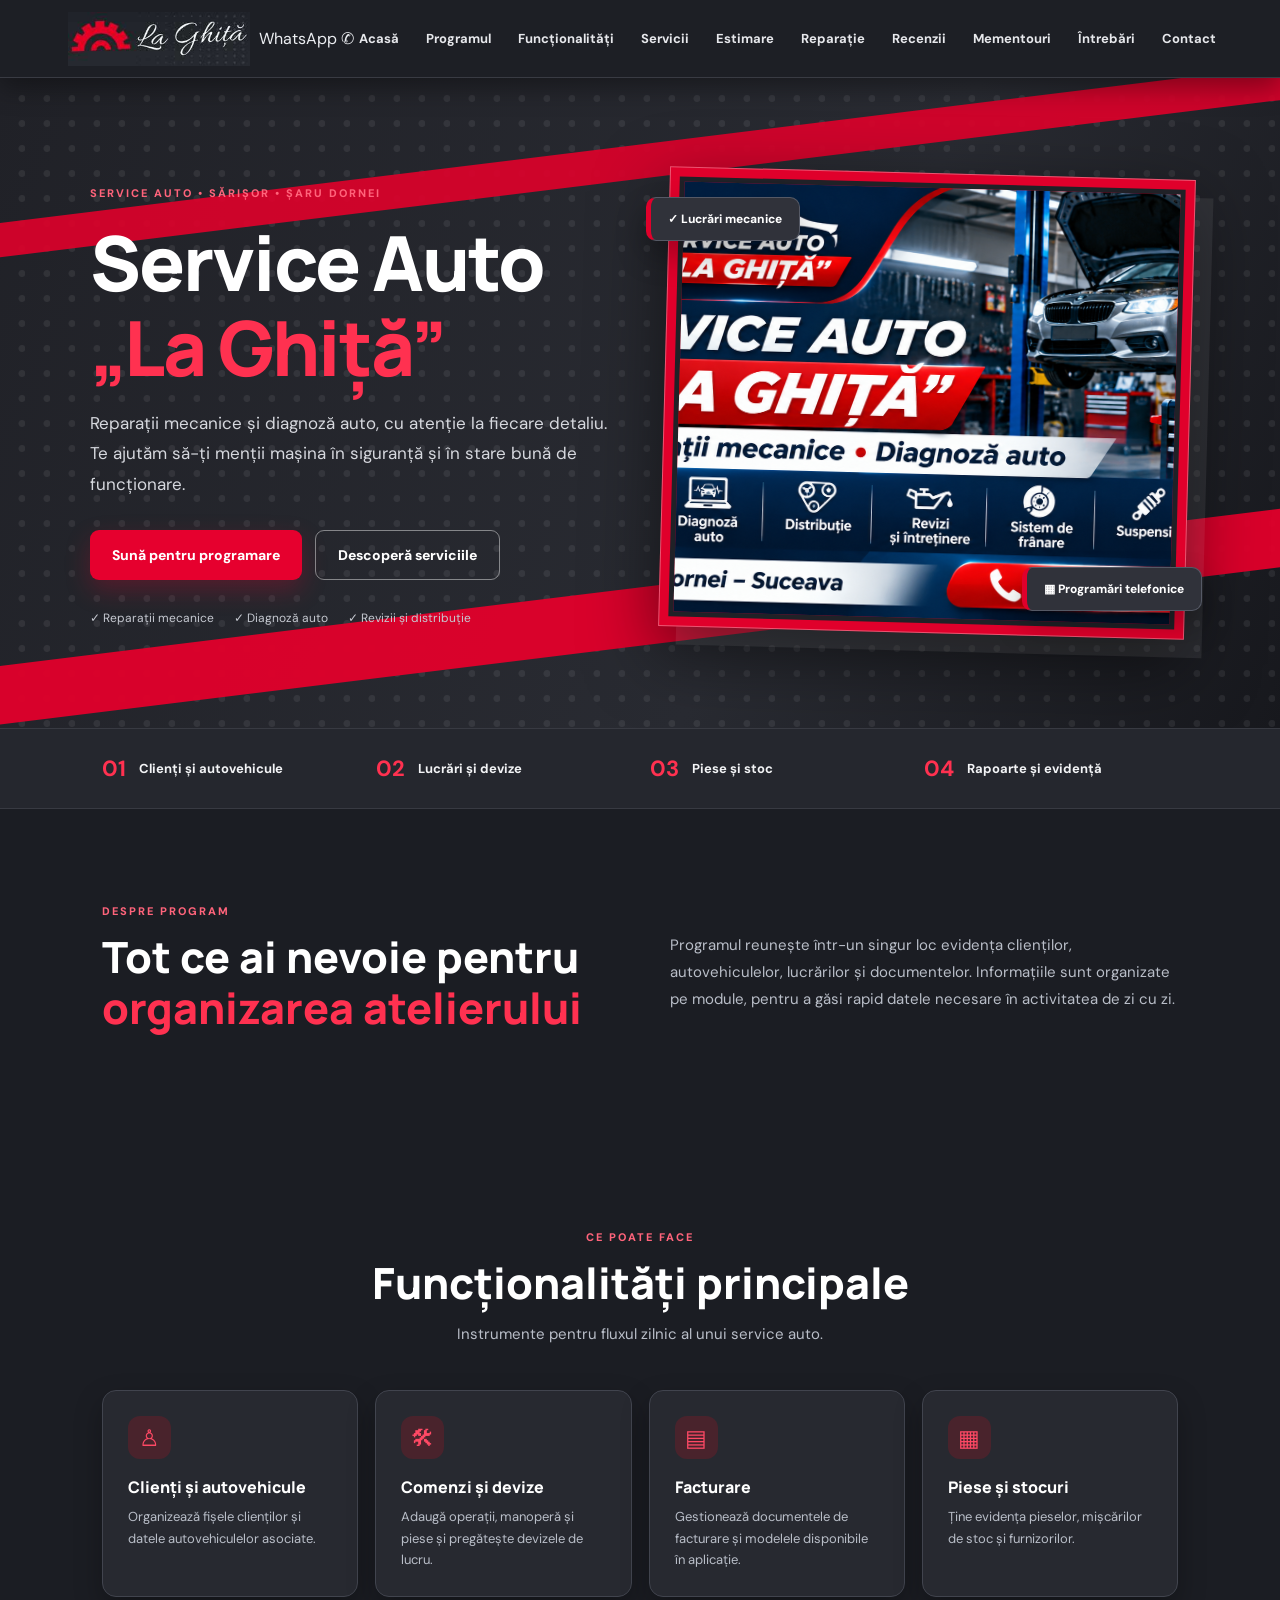
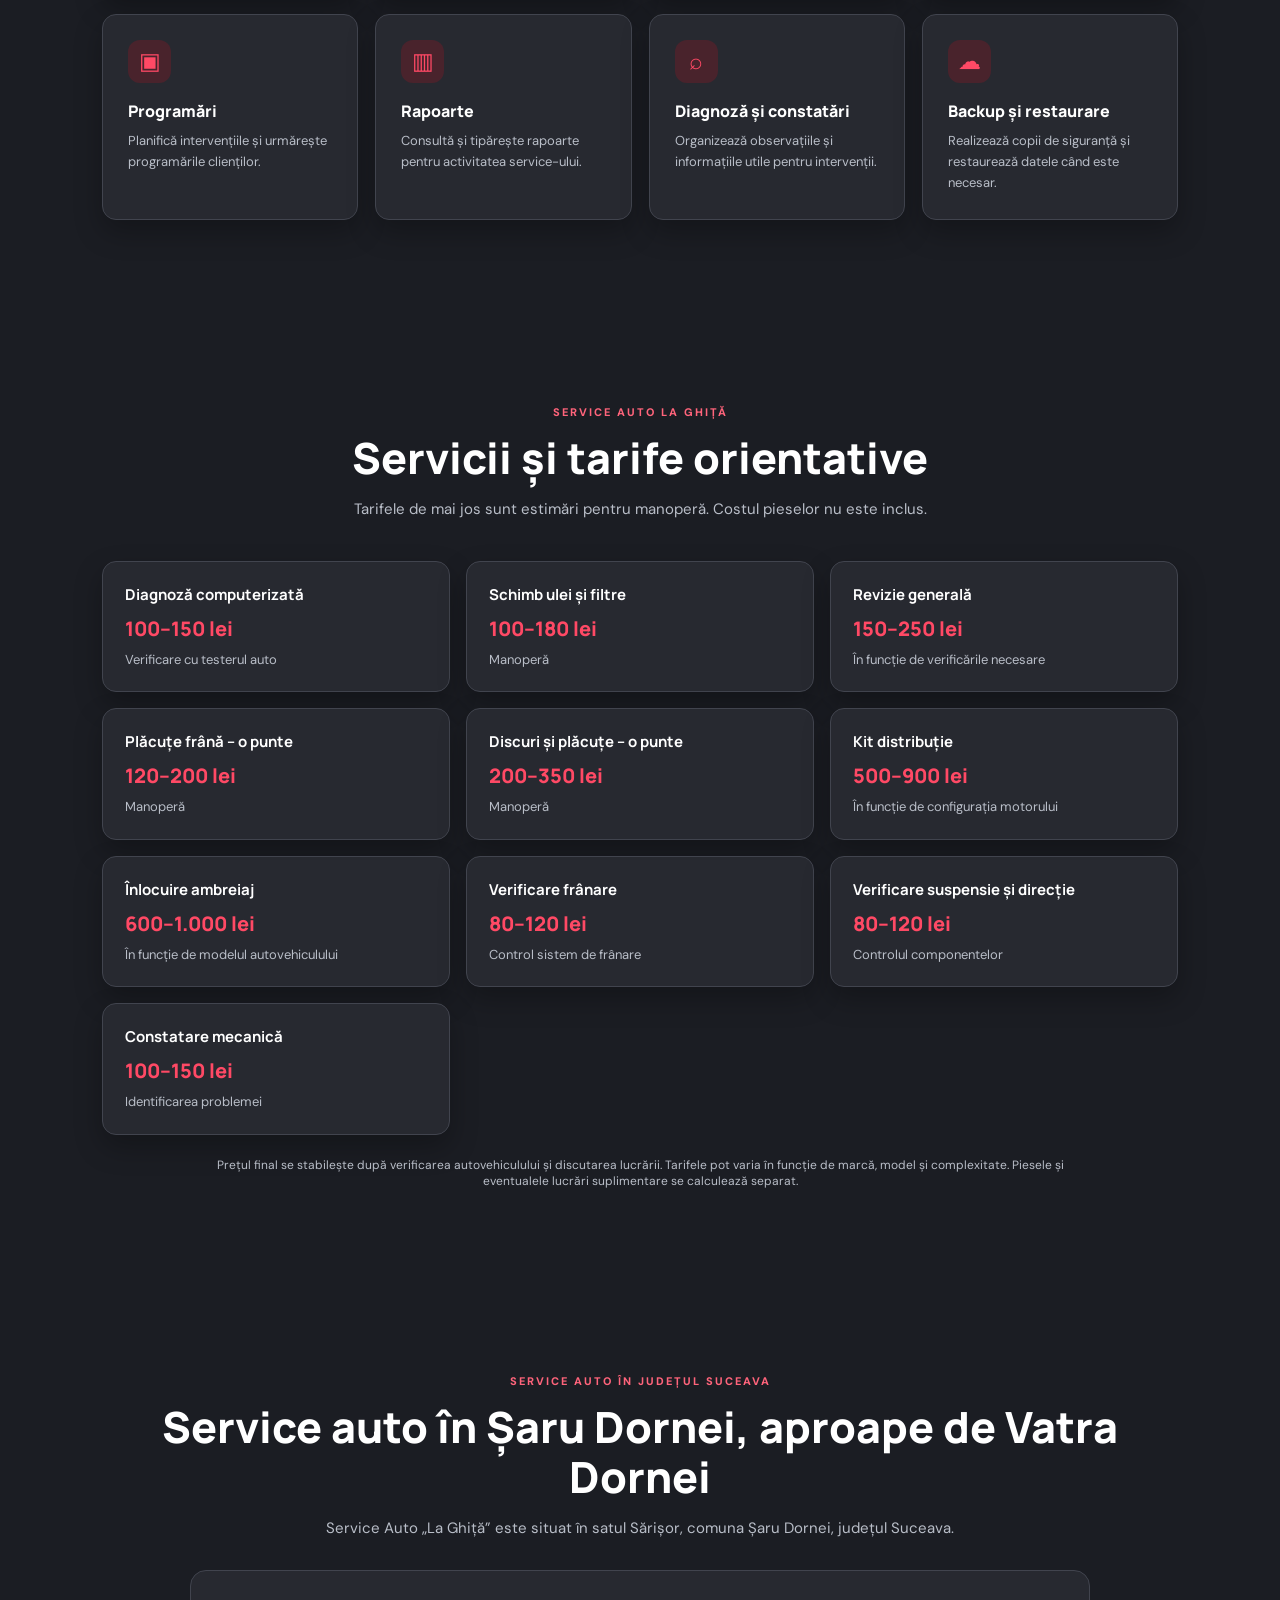
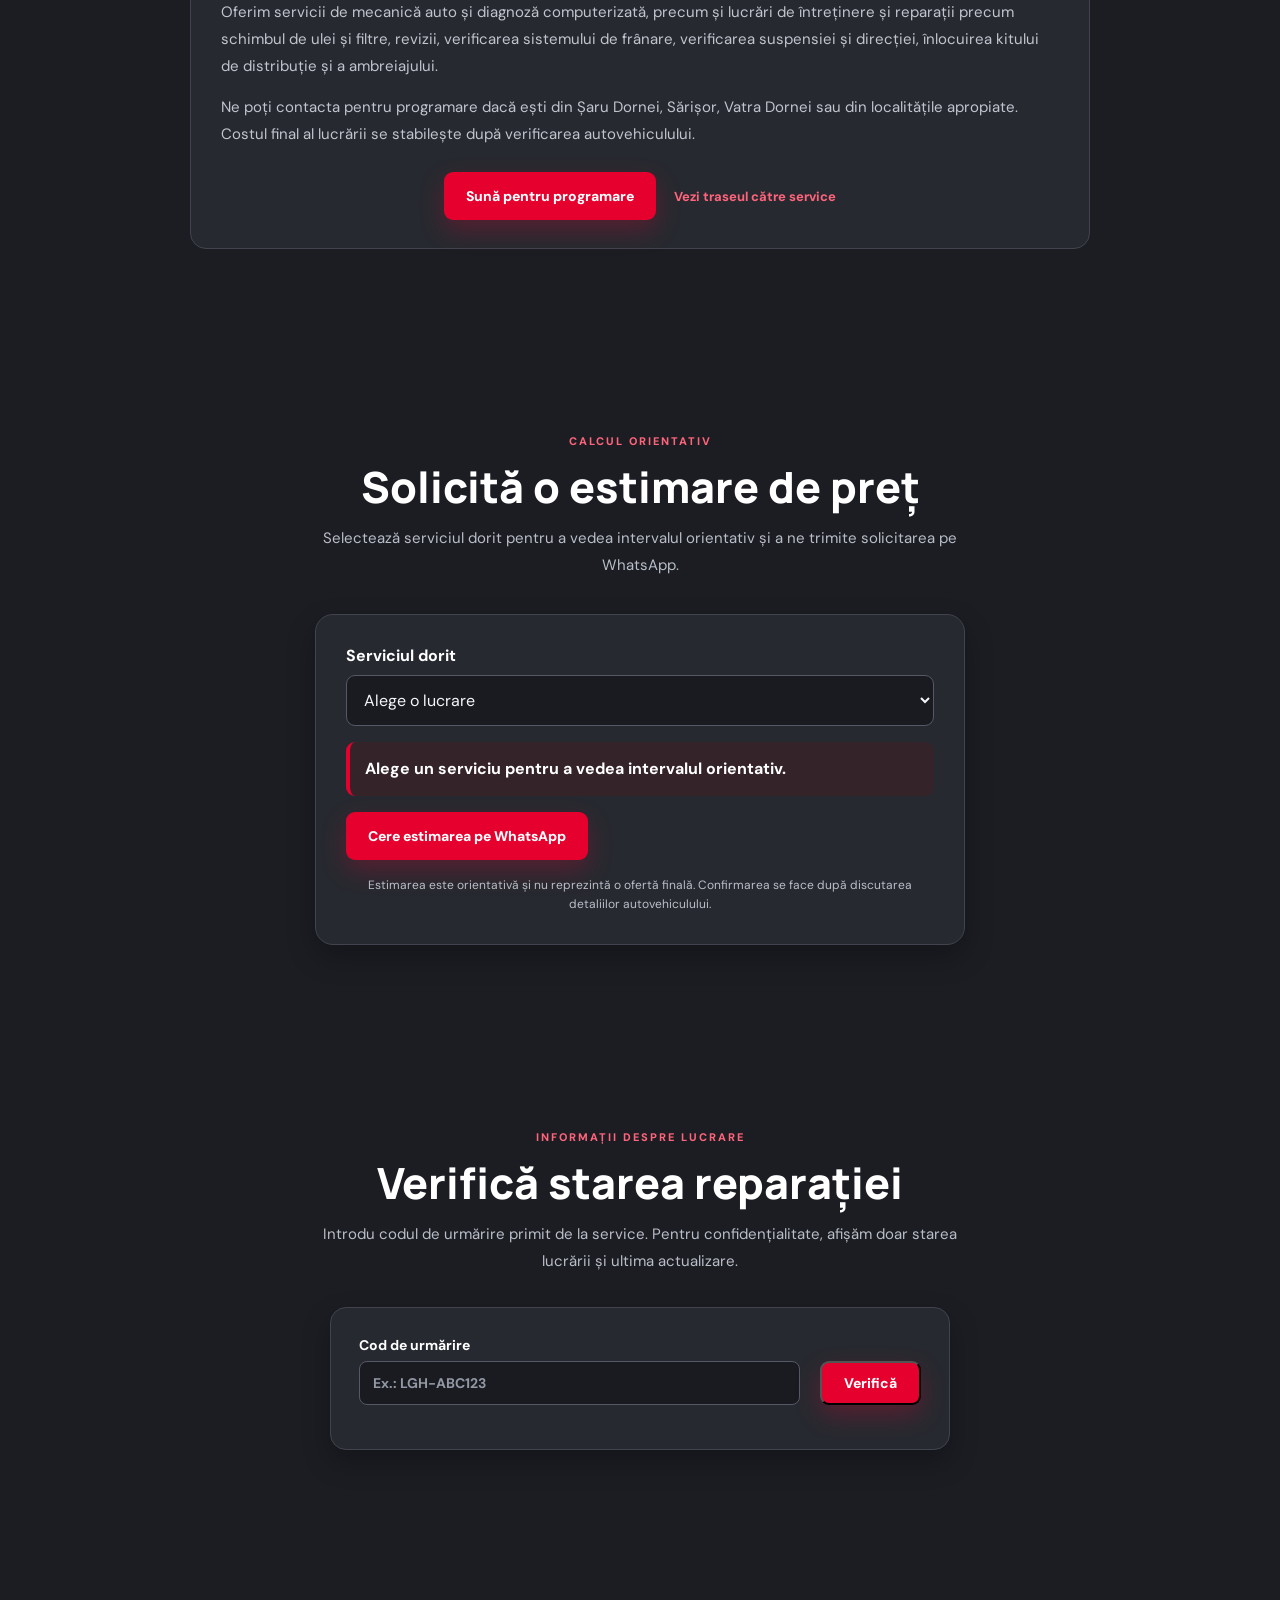
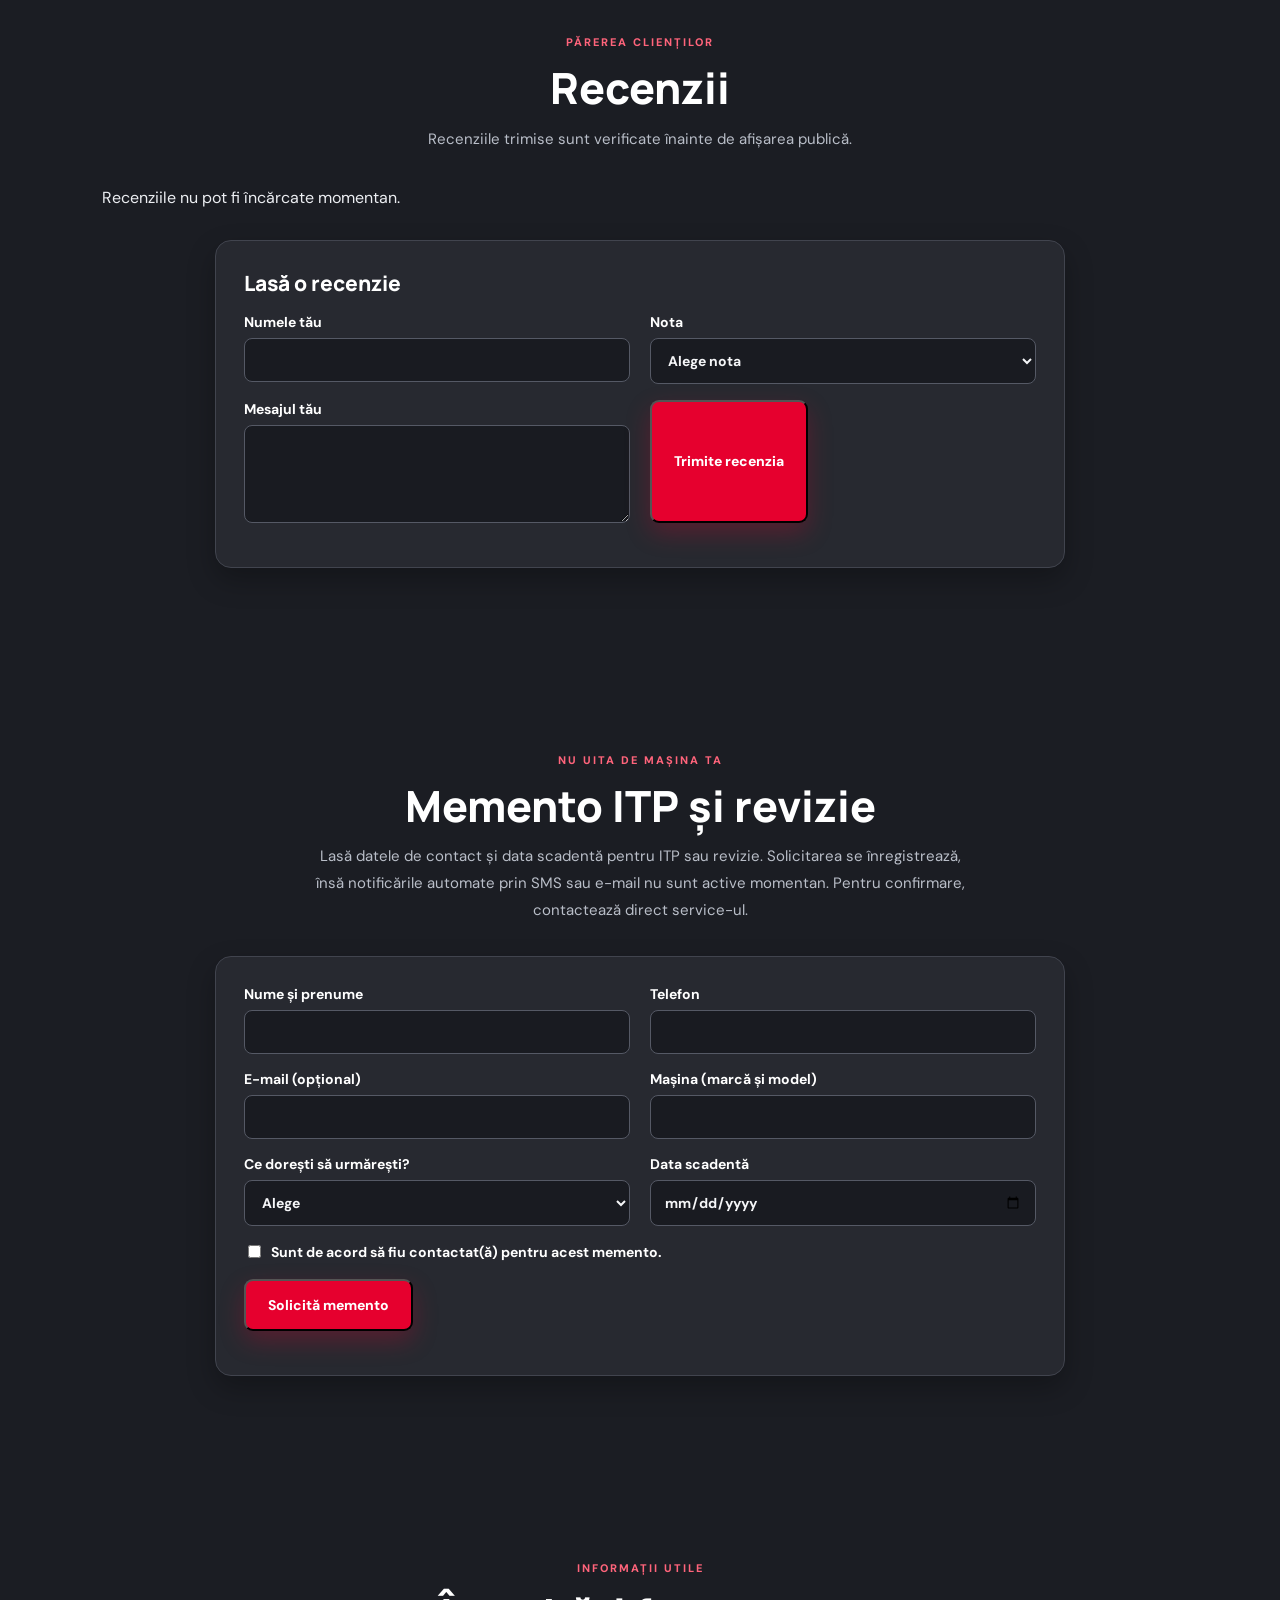
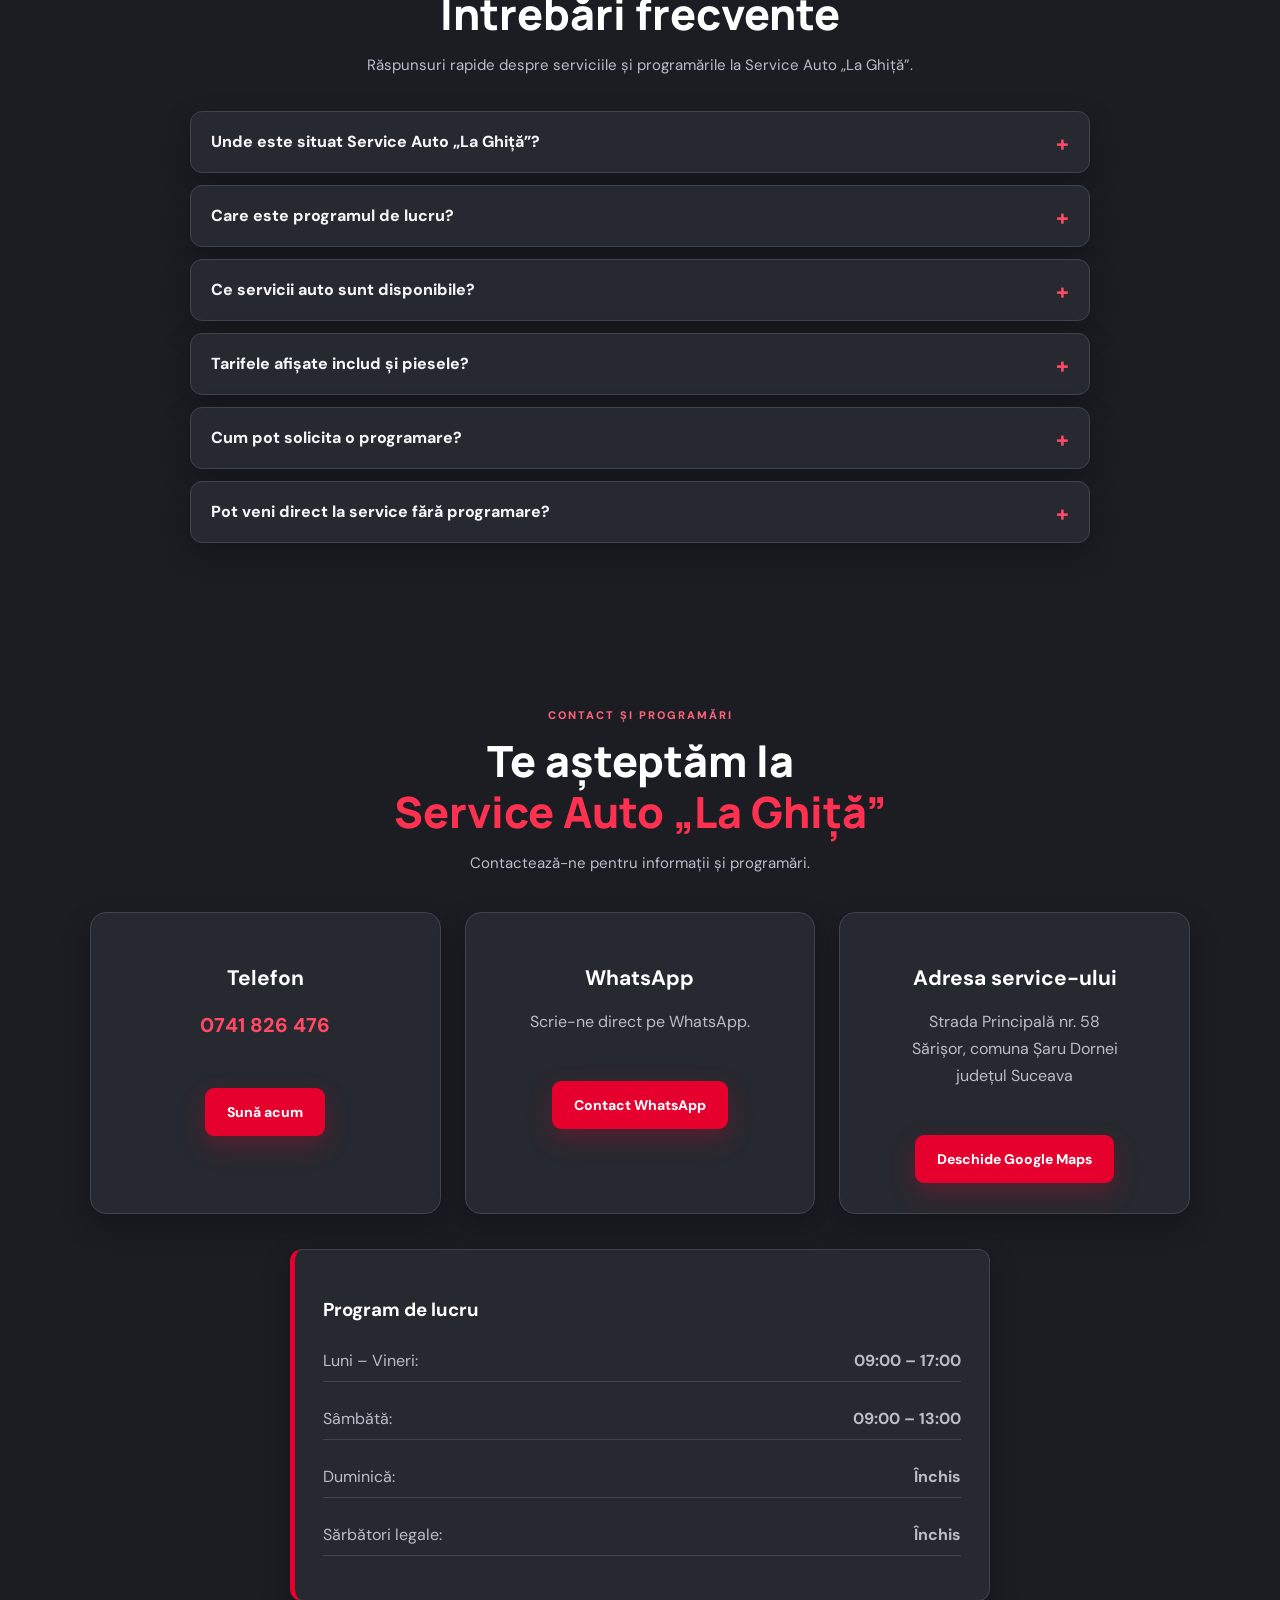
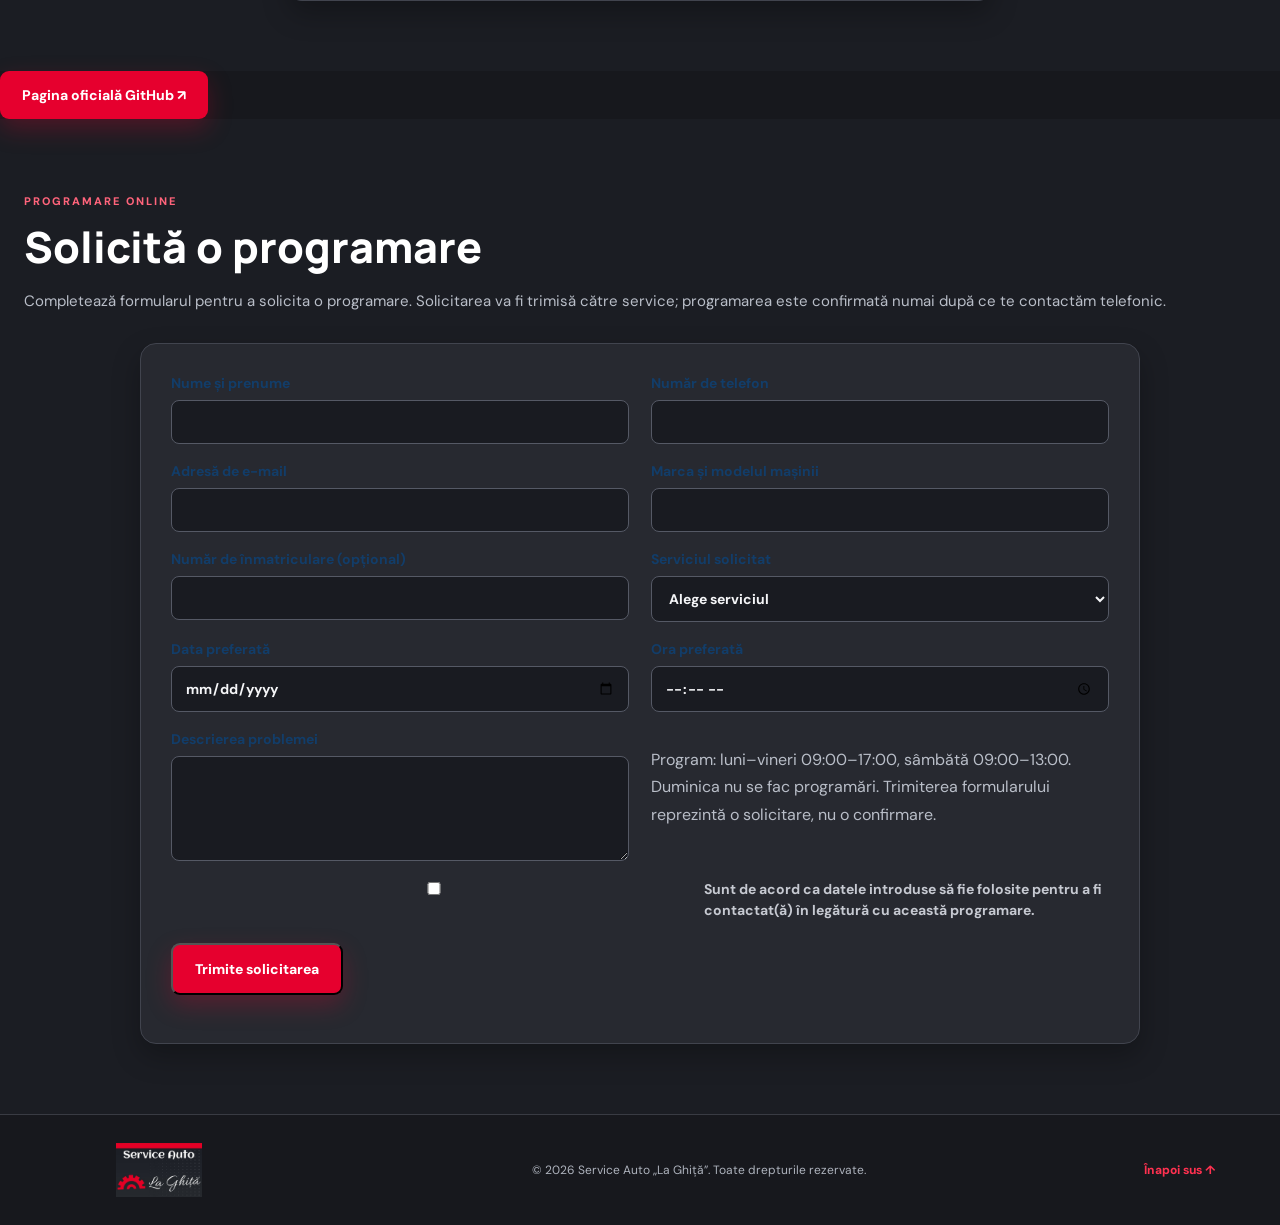
==== commit 80c1f515: "Mută butonul WhatsApp în antet lângă logo" ====
--- a/index.html
+++ b/index.html
@@ -70,6 +70,7 @@
   <a class="brand" href="#acasa" aria-label="Service Auto La Ghiță - Acasă">
     <img class="brand-logo" src="logo-la-ghita-nou.jpg" width="449" height="134" alt="Service Auto La Ghita" fetchpriority="high" decoding="async"><span class="sr-only">Service Auto La Ghiță</span>
   </a>
+  <a class="whatsapp-header" href="https://wa.me/40741826476?text=Bun%C4%83!%20Doresc%20informa%C8%9Bii%20despre%20serviciile%20Service%20Auto%20La%20Ghi%C8%9B%C4%83." target="_blank" rel="noopener" aria-label="Contactează-ne pe WhatsApp">WhatsApp <span aria-hidden="true">✆</span></a>
   <button class="menu-toggle" type="button" aria-label="Deschide meniul" aria-controls="site-navigation" aria-expanded="false">☰</button>
   <nav class="nav" id="site-navigation">
     <a href="#acasa">Acasă</a><a href="#program">Programul</a><a href="#functii">Funcționalități</a><a href="#servicii">Servicii</a><a href="#estimare">Estimare</a><a href="#urmarire">Reparație</a><a href="#recenzii">Recenzii</a>
@@ -330,12 +331,4 @@
 <script src="site-navigation-20261107.js"></script>
 <script src="site-upgrade-20261107.js"></script>
 <script src="site-supabase-features-20261107.js"></script>
-<script src="booking-database-20261107.js"></script>
-  <a href="https://wa.me/40741826476?text=Bună!%20Doresc%20informații%20despre%20serviciile%20Service%20Auto%20La%20Ghiță."
-   target="_blank"
-   rel="noopener"
-   aria-label="Contact WhatsApp"
-   style="position:fixed;right:24px;bottom:24px;z-index:9999;background:#25D366;color:white;padding:15px 22px;border-radius:35px;text-decoration:none;font-weight:bold;font-family:Arial,sans-serif;box-shadow:0 4px 15px rgba(0,0,0,.25);">
-   WhatsApp ✆
-</a>
-</body></html>
+<script src="booking-database-20261107.js"></script></body></html>
--- a/site-features.css
+++ b/site-features.css
@@ -21,3 +21,91 @@
 .muted{color:var(--muted);text-align:center;grid-column:1/-1}
 @media(max-width:750px){.reviews-grid{grid-template-columns:1fr 1fr}}
 @media(max-width:600px){.site-form,.compact-form{grid-template-columns:1fr;padding:22px 18px}.site-form button,.compact-form button{width:100%}.reviews-grid{grid-template-columns:1fr}}
+
+
+/* TEMA DARK COMPLETA – SERVICE AUTO LA GHITA */
+:root{
+  --navy:#f4f5f7;
+  --blue:#ff3150;
+  --red:#e6002e;
+  --ink:#eceef2;
+  --muted:#b5bac5;
+  --pale:#292b32;
+  --white:#202127;
+}
+html,body{background:#17181d!important;color:#eceef2}
+body{color:#eceef2}
+.site-header{background:#1d1f25!important;border-bottom:1px solid #393b43;box-shadow:0 8px 28px #0006}
+.site-header .brand,.brand{color:#fff}
+.nav{color:#e7e8ec}
+.nav a:hover,.text-link:hover{color:#ff3655}
+.menu-toggle{background:#30323a;color:#fff}
+.hero{background:
+ radial-gradient(circle at 88% 82%,#ffffff12 0 3px,transparent 4px) 0 0/25px 25px,
+ linear-gradient(115deg,#202127 0%,#292b32 62%,#17181d 100%)!important;color:#fff}
+.hero h1,.hero .section-heading h2{color:#fff}
+.hero p{color:#d6d8de}
+.hero .eyebrow{color:#ff647b}
+.hero h1 em,.section-heading h2 em{color:#ff3150}
+.hero-meta{color:#c6c9d1}
+.floating-tag{background:#30323a!important;color:#fff!important;border:1px solid #555965;border-left:4px solid #e6002e}
+.trust-strip{background:#25272e!important;color:#f3f4f6;border-top:1px solid #383a42;border-bottom:1px solid #383a42}
+.trust-strip b{color:#ff3150}
+.section,.intro,.services,.features,.tracking-section,.reminders-section,.faq-section,.contact,.local-seo,.gallery{background:#1b1d23!important;color:#eceef2}
+.section-heading h2,.manual h2,.download-band h2{color:#fff!important}
+.section-heading p,.intro>p,.manual p{color:#b9bec8}
+.eyebrow{color:#ff647b}
+.feature,.price-grid article,.estimate-box,.site-form,.contact-card,.contact-hours,.faq-list details,.review-card{
+ background:#272930!important;color:#eceef2!important;border:1px solid #41444e!important;
+ box-shadow:0 12px 28px #0004!important;
+}
+.feature:hover,.price-grid article:hover,.contact-card:hover,.review-card:hover{border-color:#e6002e!important;box-shadow:0 15px 34px #0006,0 0 0 1px #e6002e33!important}
+.feature>span{background:#49232c!important;color:#ff4965!important}
+.feature h3,.price-grid h3,.contact-card h3,.contact-hours h3,.site-form h3,.site-form label,.estimate-box label{color:#fff!important}
+.feature p,.price-grid article span,.price-note,.contact-card p,.contact-hours p,.faq-list details p,.review-card p,.form-result,.muted{color:#b9bec8!important}
+.price-grid b,.contact-detail-link{color:#ff4965!important}
+.estimate-box select,.site-form input:not([type=checkbox]),.site-form select,.site-form textarea,
+#booking-form.contact-card input,#booking-form.contact-card select,#booking-form.contact-card textarea{
+ background:#191b21!important;color:#f5f6f8!important;border:1px solid #555965!important;
+}
+.estimate-box select:focus,.site-form input:focus,.site-form select:focus,.site-form textarea:focus,
+#booking-form.contact-card input:focus,#booking-form.contact-card select:focus,#booking-form.contact-card textarea:focus{
+ outline:2px solid #e6002e;outline-offset:1px;border-color:#ff3150!important;
+}
+#estimate-result{background:#35232a!important;color:#fff!important;border-left:4px solid #e6002e}
+.local-seo-content{background:#272930!important;border:1px solid #41444e!important}
+.local-seo-content p{color:#c1c5ce!important}
+.faq-list details{background:#272930!important}
+.faq-list summary{color:#f5f5f7!important}
+.faq-list summary:after{color:#ff4965}
+.contact-hours{border-left:5px solid #e6002e!important}
+.contact-hours p{border-bottom-color:#41444e!important}
+.consent-label{color:#c6c9d1!important}
+.form-result[data-state=success]{color:#62d69b!important}
+.form-result[data-state=error]{color:#ff7888!important}
+.download-band{background:linear-gradient(115deg,#202127,#343640)!important;border-top:1px solid #454751;border-bottom:1px solid #454751}
+.download-band .eyebrow{color:#ff8294}
+.download-band p,.download-band small{color:#d2d4da}
+.btn-primary{background:#e6002e!important;color:#fff!important;box-shadow:0 10px 25px #e6002e40!important}
+.btn-primary:hover{background:#ff2448!important}
+.btn-ghost{border-color:#ffffff70!important;color:#fff!important}
+.btn-light{background:#f2f2f4!important;color:#202127!important}
+.text-link{color:#ff647b!important}
+.manual{border-bottom-color:#41444e!important}
+.manual-icon{background:#34232a!important;border-color:#70303e!important;color:#ff4965!important;box-shadow:8px 8px 0 #14151a!important}
+.gallery-card{background:#272930!important;border-color:#41444e!important}
+.gallery-card>a{background:#191b21!important}
+.gallery-card figcaption b{color:#fff!important}
+.gallery-card figcaption span{color:#b9bec8!important}
+footer{background:#17181d!important;color:#aeb3bd!important;border-top:1px solid #393b43}
+.footer-brand{color:#fff!important}
+.skip-link{background:#272930!important;color:#fff!important;border-color:#e6002e!important}
+input::placeholder,textarea::placeholder{color:#9298a4}
+@media(max-width:680px){
+ .nav{background:#202127!important;border-top:1px solid #41444e;box-shadow:0 14px 24px #0008}
+ .nav a{color:#f0f1f4}
+ .nav a:hover{background:#30323a}
+}
+@media(prefers-reduced-motion:reduce){
+ .feature,.price-grid article,.contact-card,.review-card{transition:none}
+}
